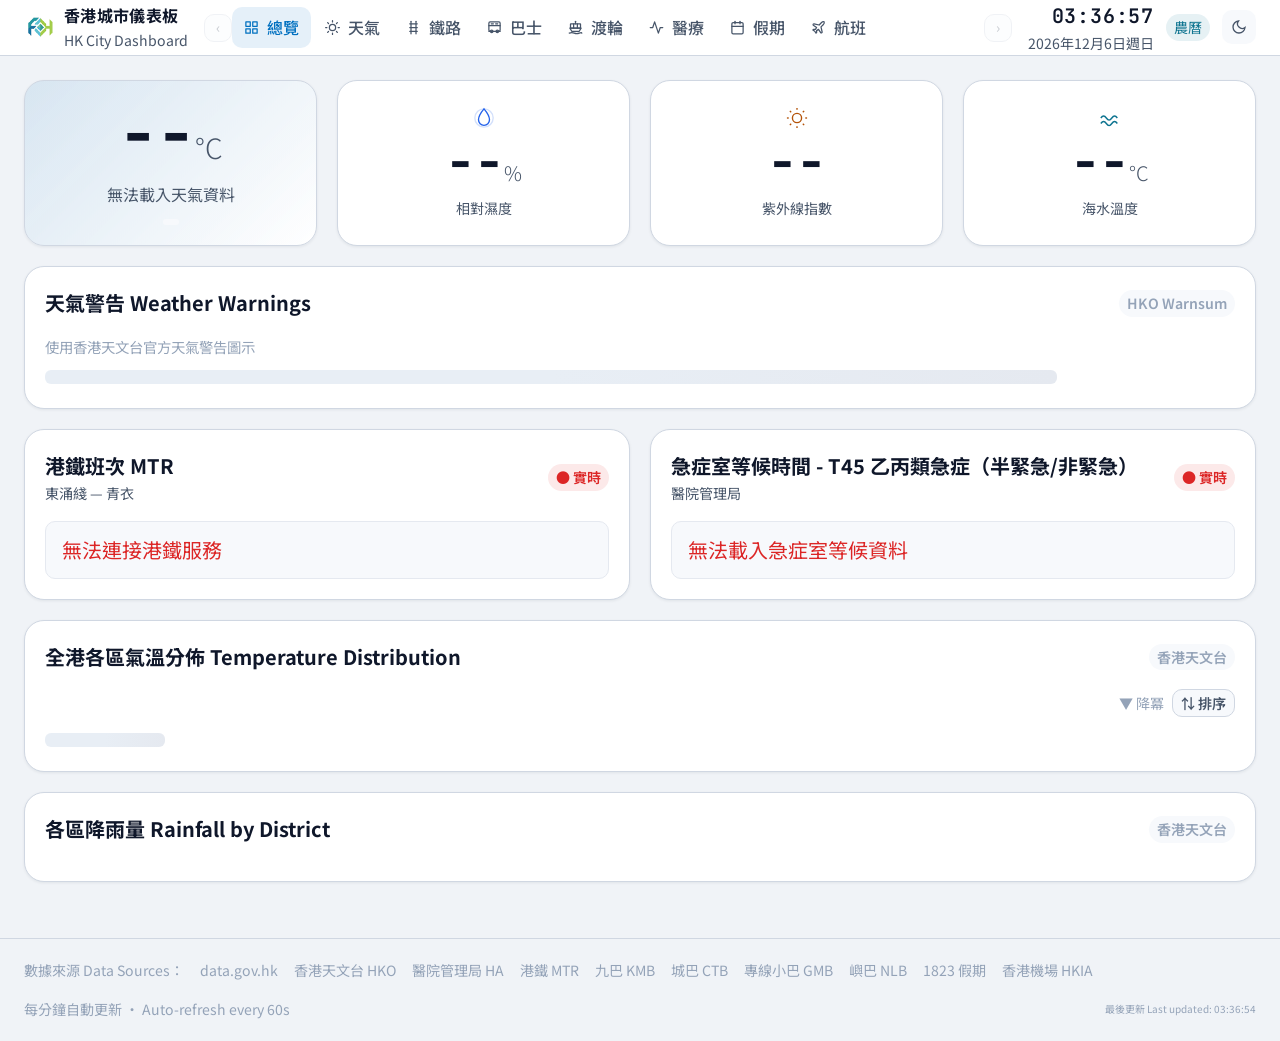
==== index.html @ 68ed85e8 "First Deployment MTR outside Display" ====
<!DOCTYPE html>
<html lang="zh-HK" data-theme="dark">
<head>
  <meta charset="UTF-8">
  <meta name="viewport" content="width=device-width, initial-scale=1.0">
  <title>香港城市儀表板 HK City Dashboard</title>
  <meta name="description" content="香港全方位實時城市數據：天氣、鐵路、巴士、醫療、假期">
  <link rel="manifest" href="manifest.json">
  <meta name="theme-color" content="#0d1b2e">
  <meta name="apple-mobile-web-app-capable" content="yes">
  <meta name="apple-mobile-web-app-status-bar-style" content="black-translucent">
  <meta name="apple-mobile-web-app-title" content="HK Dashboard">
  <link rel="preconnect" href="https://fonts.googleapis.com">
  <link rel="preconnect" href="https://fonts.gstatic.com" crossorigin>
  <link href="https://fonts.googleapis.com/css2?family=Noto+Sans+TC:wght@300;400;500;700&family=Inter:wght@300;400;500;600;700&family=JetBrains+Mono:wght@400;500;600&display=swap" rel="stylesheet">
  <link href="https://fonts.googleapis.com/css2?family=Noto+Sans+HK:wght@100..900&family=WDXL+Lubrifont+TC&display=swap" rel="stylesheet">
  <link rel="stylesheet" href="css/tokens.css">
  <link rel="stylesheet" href="css/base.css">
  <link rel="stylesheet" href="https://unpkg.com/leaflet@1.9.4/dist/leaflet.css" />
</head>
<body>

<!-- ══ TOP NAV ══ -->
<nav class="topnav" role="navigation">
  <a href="#" class="topnav-logo" onclick="showPage('home')">
    <img src="./assets/icons/website_logo_transparent.png" width="32" height="32" alt="HK City Dashboard">
    <div>
      <div class="logo-name-zh">香港城市儀表板</div>
      <div class="logo-name-en">HK City Dashboard</div>
    </div>
  </a>

  <div class="nav-tabs-wrapper">
    <button class="nav-scroll-btn" id="nav-scroll-left" onclick="navScroll(-1)" aria-label="向左滾動">‹</button>
    <div class="nav-tabs" id="nav-tabs" role="tablist">
    <a href="#" class="nav-tab active" data-page="home" onclick="showPage('home')" role="tab">
      <svg width="15" height="15" viewBox="0 0 24 24" fill="none" stroke="currentColor" stroke-width="2" stroke-linecap="round" stroke-linejoin="round"><rect x="3" y="3" width="7" height="7"/><rect x="14" y="3" width="7" height="7"/><rect x="3" y="14" width="7" height="7"/><rect x="14" y="14" width="7" height="7"/></svg>
      總覽
    </a>
    <a href="#" class="nav-tab" data-page="weather" onclick="showPage('weather')" role="tab">
      <svg width="15" height="15" viewBox="0 0 24 24" fill="none" stroke="currentColor" stroke-width="2" stroke-linecap="round" stroke-linejoin="round"><circle cx="12" cy="12" r="5"/><path d="M12 1v2M12 21v2M4.22 4.22l1.42 1.42M18.36 18.36l1.42 1.42M1 12h2M21 12h2M4.22 19.78l1.42-1.42M18.36 5.64l1.42-1.42"/></svg>
      天氣
    </a>
    <a href="#" class="nav-tab" data-page="transport" onclick="showPage('transport')" role="tab">
      <svg width="15" height="15" viewBox="0 0 24 24" fill="none" stroke="currentColor" stroke-width="2" stroke-linecap="round" stroke-linejoin="round"><line x1="8" y1="2" x2="8" y2="22"/><line x1="16" y1="2" x2="16" y2="22"/><line x1="6" y1="6" x2="18" y2="6"/><line x1="6" y1="12" x2="18" y2="12"/><line x1="6" y1="18" x2="18" y2="18"/></svg>
      鐵路
    </a>
    <a href="#" class="nav-tab" data-page="bus" onclick="showPage('bus')" role="tab">
      <svg width="15" height="15" viewBox="0 0 24 24" fill="none" stroke="currentColor" stroke-width="2" stroke-linecap="round" stroke-linejoin="round"><rect x="3" y="3" width="18" height="15" rx="2"/><line x1="3" y1="9" x2="21" y2="9"/><rect x="6" y="5" width="5" height="2" rx="0.5" fill="currentColor" stroke="none"/><rect x="13" y="5" width="5" height="2" rx="0.5" fill="currentColor" stroke="none"/><circle cx="7.5" cy="18" r="2"/><circle cx="16.5" cy="18" r="2"/><line x1="6" y1="18" x2="3" y2="18"/><line x1="18" y1="18" x2="21" y2="18"/></svg>
      巴士
    </a>
    <a href="#" class="nav-tab" data-page="cruise" onclick="showPage('cruise')" role="tab">
      <svg width="15" height="15" viewBox="0 0 24 24" fill="none" stroke="currentColor" stroke-width="2" stroke-linecap="round" stroke-linejoin="round"><line x1="12" y1="2" x2="12" y2="6"/><rect x="4" y="6" width="16" height="7" rx="0.5"/><line x1="9" y1="6" x2="9" y2="13"/><line x1="15" y1="6" x2="15" y2="13"/><path d="M3 13 L21 13 L18 18 L6 18 Z"/><path d="M2 21 Q6 19.5 10 21 T18 21 T22 21"/></svg>
      渡輪
    </a>
    <a href="#" class="nav-tab" data-page="health" onclick="showPage('health')" role="tab">
      <svg width="15" height="15" viewBox="0 0 24 24" fill="none" stroke="currentColor" stroke-width="2" stroke-linecap="round" stroke-linejoin="round"><path d="M22 12h-4l-3 9L9 3l-3 9H2"/></svg>
      醫療
    </a>
    <a href="#" class="nav-tab" data-page="holidays" onclick="showPage('holidays')" role="tab">
      <svg width="15" height="15" viewBox="0 0 24 24" fill="none" stroke="currentColor" stroke-width="2" stroke-linecap="round" stroke-linejoin="round"><rect x="3" y="4" width="18" height="18" rx="2" ry="2"/><line x1="16" y1="2" x2="16" y2="6"/><line x1="8" y1="2" x2="8" y2="6"/><line x1="3" y1="10" x2="21" y2="10"/></svg>
      假期
    </a>
    <a href="#" class="nav-tab" data-page="airport" onclick="showPage('airport')" role="tab">
      <svg width="15" height="15" viewBox="0 0 24 24" fill="none" stroke="currentColor" stroke-width="2" stroke-linecap="round" stroke-linejoin="round"><path d="M17.8 19.2L16 11l3.5-3.5C21 6 21.5 4 21 3c-1-.5-3 0-4.5 1.5L13 8 4.8 6.2c-.5-.1-.9.1-1.1.5l-.3.5c-.2.5-.1 1 .3 1.3L9 12l-2 3H4l-1 1 3 2 2 3 1-1v-3l3-2 3.5 5.3c.3.4.8.5 1.3.3l.5-.3c.4-.2.6-.6.5-1.1z"/></svg>
      航班
    </a>
  </div>
    <button class="nav-scroll-btn" id="nav-scroll-right" onclick="navScroll(1)" aria-label="向右滾動">›</button>
  </div>

  <div class="nav-right">
    <div class="clock-block">
      <div class="clock-hms" id="clockHMS">--:--:--</div>
      <div class="clock-date" id="clockDate">---</div>
    </div>
    <div class="lunar-chip" id="lunarChip">農曆...</div>
    <button class="theme-btn" data-theme-toggle aria-label="切換深淺色">
      <svg width="16" height="16" viewBox="0 0 24 24" fill="none" stroke="currentColor" stroke-width="2"><path d="M21 12.79A9 9 0 1 1 11.21 3 7 7 0 0 0 21 12.79z"/></svg>
    </button>
  </div>
</nav>

<!-- ══ OFFLINE BANNER ══ -->
<div id="offline-banner" style="display:none;position:sticky;top:var(--nav-h);z-index:160;
     background:linear-gradient(135deg,#92400e,#b45309);color:white;
     padding:var(--sp-2) var(--sp-6);
     display:none;align-items:center;justify-content:center;gap:var(--sp-3);
     font-size:var(--text-sm);font-weight:600;border-bottom:2px solid #f59e0b">
  <span>📡 目前沒有網絡連線 · 顯示上次緩存數據 No internet connection</span>
</div>

<!-- ══ PAGES ══ -->
<div class="page-body">

  <!-- ══ WEATHER WARNING BANNER (shown only when active warnings) ══ -->
  <div id="warning-banner" style="display:none;position:sticky;top:var(--nav-h);z-index:150;
       background:linear-gradient(135deg,#7f1d1d,#991b1b);
       color:white;padding:var(--sp-3) var(--sp-6);
       display:none;align-items:center;gap:var(--sp-3);
       border-bottom:2px solid #ef4444;
       animation:pulse-warn 2s ease-in-out infinite">
    <svg width="20" height="20" viewBox="0 0 24 24" fill="none" stroke="currentColor" stroke-width="2" style="flex-shrink:0">
      <path d="M10.29 3.86L1.82 18a2 2 0 0 0 1.71 3h16.94a2 2 0 0 0 1.71-3L13.71 3.86a2 2 0 0 0-3.42 0z"/>
      <line x1="12" y1="9" x2="12" y2="13"/><line x1="12" y1="17" x2="12.01" y2="17"/>
    </svg>
    <div id="warning-banner-text" style="flex:1;font-weight:600;font-size:var(--text-sm)"></div>
    <button onclick="document.getElementById('warning-banner').style.display='none'"
      style="color:white;opacity:.7;font-size:18px;line-height:1">✕</button>
  </div>
  <style>@keyframes pulse-warn{0%,100%{opacity:1}50%{opacity:.85}} @keyframes pulse-warn-fast{0%,100%{opacity:1}50%{opacity:.6}}
.bus-quick-routes button{transition:all .15s ease;cursor:pointer}
.bus-quick-routes button:hover{background:var(--primary)!important;color:white!important;border-color:var(--primary)!important;transform:translateY(-1px);box-shadow:0 2px 8px rgba(0,0,0,.15)}
.bus-quick-routes button:active{transform:translateY(0);box-shadow:none}
.gmb-route-buttons button{transition:all .15s ease;cursor:pointer}
.gmb-route-buttons button:hover{background:var(--primary)!important;color:white!important;border-color:var(--primary)!important;transform:translateY(-1px);box-shadow:0 2px 8px rgba(0,0,0,.15)}
.gmb-route-buttons button:active{transform:translateY(0);box-shadow:none}
</style>



  <!-- ── HOME PAGE ── -->
  <div id="page-home" class="page active">
    <div class="dash-grid" style="grid-template-columns: repeat(4,1fr)">

      <!-- Hero weather mini -->
      <div class="card" style="grid-column:span 1; display:flex; flex-direction:column; justify-content:center; align-items:center; text-align:center; min-height:160px; gap:var(--sp-3); background: linear-gradient(135deg, var(--primary-lt), var(--surface));">
        <img id="h-wicon" src="" style="width:56px;height:56px;object-fit:contain" alt="天氣" onerror="this.style.display='none'">
        <div>
          <span class="big-num" id="h-temp">--</span><span class="big-unit">°C</span>
        </div>
        <div style="font-size:var(--text-sm);color:var(--text-muted)" id="h-wdesc">載入中...</div>
        <div class="tag tag-muted" style="font-size:10px" id="h-wtime"></div>
      </div>

      <!-- Humidity / UV / Sea -->
      <div class="card" style="display:flex;flex-direction:column;justify-content:center;align-items:center;text-align:center;gap:var(--sp-2)">
        <svg width="22" height="22" viewBox="0 0 24 24" fill="none" stroke="var(--info)" stroke-width="1.5"><path d="M12 2C6.48 2 2 6.48 2 12s4.48 10 10 10 10-4.48 10-10S17.52 2 12 2z" opacity=".2"/><path d="M12 2l0 0c0 0-6 7-6 12a6 6 0 0012 0c0-5-6-12-6-12z"/></svg>
        <div><span class="big-num" id="h-hum" style="font-size:var(--text-2xl)">--</span><span class="big-unit" style="font-size:var(--text-base)">%</span></div>
        <div style="font-size:var(--text-xs);color:var(--text-muted)">相對濕度</div>
      </div>

      <div class="card" style="display:flex;flex-direction:column;justify-content:center;align-items:center;text-align:center;gap:var(--sp-2)">
        <svg width="22" height="22" viewBox="0 0 24 24" fill="none" stroke="var(--warning)" stroke-width="1.5"><circle cx="12" cy="12" r="5"/><line x1="12" y1="1" x2="12" y2="3"/><line x1="12" y1="21" x2="12" y2="23"/><line x1="4.22" y1="4.22" x2="5.64" y2="5.64"/><line x1="18.36" y1="18.36" x2="19.78" y2="19.78"/><line x1="1" y1="12" x2="3" y2="12"/><line x1="21" y1="12" x2="23" y2="12"/><line x1="4.22" y1="19.78" x2="5.64" y2="18.36"/><line x1="18.36" y1="5.64" x2="19.78" y2="4.22"/></svg>
        <div><span class="big-num" id="h-uv" style="font-size:var(--text-2xl)">--</span></div>
        <div style="font-size:var(--text-xs);color:var(--text-muted)" id="h-uvd">紫外線指數</div>
      </div>

      <div class="card" style="display:flex;flex-direction:column;justify-content:center;align-items:center;text-align:center;gap:var(--sp-2)">
        <svg width="22" height="22" viewBox="0 0 24 24" fill="none" stroke="var(--teal)" stroke-width="1.5"><path d="M2 12c2-3 4-3 6 0s4 3 6 0 4-3 6 0"/><path d="M2 18c2-3 4-3 6 0s4 3 6 0 4-3 6 0"/></svg>
        <div><span class="big-num" id="h-sea" style="font-size:var(--text-2xl)">--</span><span class="big-unit" style="font-size:var(--text-base)">°C</span></div>
        <div style="font-size:var(--text-xs);color:var(--text-muted)">海水溫度</div>
      </div>

      <!-- Weather Warnings Summary (warnsum API) -->
      <div class="card" style="grid-column:span 4">
        <div class="card-head">
          <div class="card-title">天氣警告 Weather Warnings</div>
          <span class="card-badge badge-source">HKO Warnsum</span>
        </div>
        <div style="margin-bottom:var(--sp-2);font-size:0.9rem;color:var(--text-faint)">使用香港天文台官方天氣警告圖示</div>
        <div id="w-warnsum" class="row-list warning-icons">
          <div class="skel skel-p"></div>
        </div>
        <div id="w-warning-details"></div>
      </div>

      <!-- Warning strip -->
      <div id="h-warn" class="warn-strip hidden" style="grid-column:span 4">
        <svg width="16" height="16" viewBox="0 0 24 24" fill="none" stroke="currentColor" stroke-width="2"><path d="M10.29 3.86L1.82 18a2 2 0 0 0 1.71 3h16.94a2 2 0 0 0 1.71-3L13.71 3.86a2 2 0 0 0-3.42 0z"/><line x1="12" y1="9" x2="12" y2="13"/><line x1="12" y1="17" x2="12.01" y2="17"/></svg>
        <div id="h-warn-text"></div>
      </div>

    <!-- 9-day forecast mini -->
 <!--     <div class="card" style="grid-column:span 4">
        <div class="card-head">
          <div class="card-title">九天天氣預報</div>
          <span class="card-badge badge-source">香港天文台</span>
        </div>
        <div class="scroll-row" id="h-forecast"></div>
      </div>
       -->

      <!-- MTR mini -->
      <div class="card" style="grid-column:span 2">
        <div class="card-head">
          <div>
            <div class="card-title">港鐵班次 MTR</div>
            <div class="card-sub" id="h-mtr-subtitle">東涌線 — 青衣站</div>
          </div>
          <span class="card-badge badge-live">● 實時</span>
        </div>
        <div id="h-mtr-content">
          <div class="skel skel-p"></div>
          <div class="skel skel-p2" style="margin-top:8px"></div>
        </div>
      </div>

      <!-- AED mini -->
      <div class="card" style="grid-column:span 2">
        <div class="card-head">
          <div>
            <div class="card-title">急症室等候時間 - T45 乙丙類急症（半緊急/非緊急）</div>
            <div class="card-sub">醫院管理局</div>
          </div>
          <span class="card-badge badge-live">● 實時</span>
        </div>
        <div id="h-aed-content" class="row-list">
          <div class="skel skel-p"></div>
          <div class="skel skel-p" style="margin-top:6px"></div>
          <div class="skel skel-p" style="margin-top:6px"></div>
        </div>
      </div>



      <!-- Temperature distribution -->
      <div class="card" style="grid-column:span 4">
        <div class="card-head">
          <div class="card-title">全港各區氣溫分佈 Temperature Distribution</div>
          <span class="card-badge badge-source">香港天文台</span>
        </div>
        <div style="display:flex;align-items:center;justify-content:flex-end;gap:var(--sp-2);margin-bottom:var(--sp-3)">
          <span id="h-temps-sort-label" style="font-size:var(--text-xs);color:var(--text-faint)">▼ 降冪</span>
          <button class="btn-sort" onclick="Weather.toggleTempSort()" title="切換排序方式">⇅ 排序</button>
        </div>
        <div id="h-temps" style="display:grid;grid-template-columns:repeat(auto-fill,minmax(140px,1fr));gap:var(--sp-2)">
          <div class="skel skel-p"></div>
        </div>
      </div>

      <!-- Rainfall -->
      <div class="card" style="grid-column:span 4">
        <div class="card-head">
          <div class="card-title">各區降雨量 Rainfall by District</div>
          <span class="card-badge badge-source">香港天文台</span>
        </div>
        <div id="h-rain" style="display:grid;grid-template-columns:repeat(auto-fill,minmax(130px,1fr));gap:var(--sp-2)"></div>
      </div>


</div>
  </div>
 

  <!-- ── WEATHER PAGE ── -->
  <div id="page-weather" class="page">
    <div class="dash-grid" style="grid-template-columns:repeat(3,1fr)">

      <div class="section-hdr" style="grid-column:span 3">
        <div class="section-hdr-icon"><svg width="20" height="20" viewBox="0 0 24 24" fill="none" stroke="currentColor" stroke-width="2"><circle cx="12" cy="12" r="5"/><path d="M12 1v2M12 21v2M4.22 4.22l1.42 1.42M18.36 18.36l1.42 1.42M1 12h2M21 12h2M4.22 19.78l1.42-1.42M18.36 5.64l1.42-1.42"/></svg></div>
        <div><div class="section-hdr-title-zh">天氣狀況</div><div class="section-hdr-title-en">Weather Conditions · 香港天文台</div></div>
      </div>

      <!-- Current -->
      <div class="card" style="grid-column:span 1; min-height:200px">
        <div class="card-head"><div class="card-title">現時天氣</div><span class="card-badge badge-live">● 實時</span></div>
        <div id="w-current">
          <div style="display:flex;align-items:center;gap:var(--sp-4)">
            <img id="w-icon" src="" style="width:72px;height:72px;object-fit:contain" alt="" onerror="this.style.display='none'">
            <div>
              <div><span class="big-num" id="w-temp">--</span><span class="big-unit">°C</span></div>
              <div style="color:var(--text-muted);margin-top:var(--sp-1)" id="w-desc">--</div>
            </div>
          </div>
          <div style="margin-top:var(--sp-4);display:grid;grid-template-columns:repeat(auto-fill,minmax(140px,1fr));gap:var(--sp-2)">
            <div class="row-item"><span class="row-name">濕度</span><span class="row-val" id="w-hum">--%</span></div>
            <div class="row-item"><span class="row-name">海水溫度</span><span class="row-val" id="w-sea">--°C</span></div>
            <div class="row-item"><span class="row-name">紫外線指數</span><span class="row-val" id="w-uv">--</span></div>
            <div class="row-item"><span class="row-name">更新時間</span><span class="row-val" id="w-upd" style="font-size:10px;letter-spacing:0">--</span></div>
          </div>
        </div>
      </div>

            <!-- Tides card -->
      <div class="card" style="grid-column:span 2">
        <div class="card-head">
          <div>
            <div class="card-title">今日潮汐 Today's Tides</div>
            <div class="card-sub">逐時潮汐高度（米） Hourly tide heights in metres</div>
          </div>
          <span class="card-badge badge-source">香港天文台</span>
        </div>
        <div style="display:flex;gap:var(--sp-2);flex-wrap:wrap;margin-bottom:var(--sp-4);align-items:center">
          <span style="font-size:var(--text-sm);color:var(--text-muted)">測潮站：</span>
          <select class="tide-station" onchange="Tides.changeStation(this)"
            style="background:var(--surface-2);border:1px solid var(--border);border-radius:var(--r-md);padding:var(--sp-2) var(--sp-3);color:var(--text);font:inherit;font-size:var(--text-sm)">
            <option value="CLK">北大嶼山 赤鱲角 (東) Chek Lap Kok (E)</option>
            <option value="CCH">長洲 Cheung Chau</option>
            <option value="CMW">南大嶼山 芝麻灣 Chi Ma Wan</option>
            <option value="KLW">西貢 高流灣 Ko Lau Wan</option>
            <option value="KCT">荃灣葵涌 Kwai Chung</option>
            <option value="LOP">屯門 樂安排 Lok On Pai</option>
            <option value="MWC" selected>荃灣 馬灣 Ma Wan</option>
            <option value="QUB">港島 鰂魚涌 Quarry Bay</option>
            <option value="SPW">南大嶼山 石壁 Shek Pik</option>
            <option value="TAO">北大嶼山 大澳 Tai O</option>
            <option value="TMW">西貢 大廟灣 Tai Miu Wan</option>
            <option value="TPK">大埔 大埔滘 Tai Po Kau</option>
            <option value="TBT">元朗 尖鼻咀 Tsim Bei Tsui</option>
            <option value="WAG">香港最南端 橫瀾島 Waglan Island</option>
          </select>
          <span class="tide-station-name" style="font-size:var(--text-sm);color:var(--primary);font-weight:600"></span>
        </div>
        <div class="tide-chart" id="weather-tide-chart">
          <div class="skel" style="height:160px;border-radius:var(--r-lg)"></div>
        </div>
      </div>



      <!-- Forecast 9-day -->
      <div class="card" style="grid-column:span 3">
        <div class="card-head"><div class="card-title">九天天氣預報 9-Day Forecast</div></div>
        <div class="scroll-row" id="w-forecast9" style="gap:var(--sp-2)"></div>
        <div style="margin-top:var(--sp-3);font-size:var(--text-xs);color:var(--text-faint)" id="w-general"></div>
      </div>

      <!-- Warning -->
      <div id="w-warn-wrap" style="grid-column:span 3; display:none">
        <div class="warn-strip" id="w-warn"></div>
      </div>

      <!-- Weather Warnings Summary (warnsum API) -->
      <div class="card" style="grid-column:span 3">
        <div class="card-head">
          <div class="card-title">天氣警告 Weather Warnings</div>
          <span class="card-badge badge-source">HKO Warnsum</span>
        </div>
        <div style="margin-bottom:var(--sp-2);font-size:0.9rem;color:var(--text-faint)">使用香港天文台官方天氣警告圖示</div>
        <div id="w-warnsum-page" class="row-list warning-icons">
          <div class="skel skel-p"></div>
        </div>
        <div id="w-warning-details-page"></div>
      </div>

      <!-- Local forecast text -->
      <div class="card" style="grid-column:span 3">
        <div class="card-head">
          <div><div class="card-title">本地天氣預報 Local Forecast</div><div class="card-sub">詳細天氣概況及展望</div></div>
          <span class="card-badge badge-source">香港天文台</span>
        </div>
        <div id="w-flw-content">
          <div class="skel skel-p"></div>
          <div class="skel skel-p" style="margin-top:8px"></div>
          <div class="skel skel-p" style="margin-top:8px"></div>
        </div>
      </div>

      <!-- Rainfall all districts -->
      <div class="card" style="grid-column:span 3">
        <div class="card-head"><div class="card-title">各區降雨量 Hourly Rainfall</div><span class="card-badge badge-source">過去一小時</span></div>
        <div id="w-rain" style="display:grid;grid-template-columns:repeat(auto-fill,minmax(120px,1fr));gap:var(--sp-2)"></div>
      </div>

      <!-- All temps -->
      <div class="card" style="grid-column:span 3">
        <div class="card-head">
          <div class="card-title">全港各站氣溫 Temperature by Station</div>
          <div style="display:flex;align-items:center;gap:var(--sp-2)">
            <span id="w-temps-sort-label" style="font-size:var(--text-xs);color:var(--text-faint)">▼</span>
            <button id="w-temps-sort-btn" class="btn-sort" onclick="Weather.toggleTempSort()" title="切換排序方式">⇅ 排序</button>
          </div>
        </div>
        <div id="w-temps" style="display:grid;grid-template-columns:repeat(auto-fill,minmax(140px,1fr));gap:var(--sp-2)"></div>
      </div>

      <!-- Tropical Cyclone Track Map -->
      <div class="card tc-card" style="grid-column:span 3">
        <div class="card-head">
          <div>
            <div class="card-title">熱帶氣旋路徑 Tropical Cyclone Track</div>
            <div class="card-sub">過去路徑 · 預測路徑 · 可能移動範圍</div>
          </div>
          <div style="display:flex;align-items:center;gap:var(--sp-2)">
            <select id="tc-selector" style="
              font-size:var(--text-sm);
              padding:4px 8px;
              border-radius:var(--r-md);
              border:1px solid var(--border);
              background:var(--surface-2);
              color:var(--text);
              max-width:180px;
              display:none;
            "></select>
            <span class="card-badge badge-source">香港天文台</span>
          </div>
        </div>
        <div id="typhoon-container">
          <div id="typhoon-empty" style="display:none;padding:var(--sp-8);text-align:center;color:var(--text-faint);border:1px dashed var(--border);border-radius:var(--r-lg)">
            <div style="font-size:2rem;margin-bottom:var(--sp-3)">🌀</div>
            <div style="font-size:var(--text-base);font-weight:600;margin-bottom:var(--sp-2)">目前沒有活躍的熱帶氣旋</div>
            <div style="font-size:var(--text-sm)">No active tropical cyclones at this time</div>
          </div>
          <div id="typhoon-map" style="height:500px;border-radius:var(--r-lg);overflow:hidden;border:1px solid var(--border);background:var(--surface-2)"></div>
          <div id="typhoon-info-table" style="margin-top:var(--sp-4);overflow-x:auto"></div>
          <div id="typhoon-status" style="margin-top:var(--sp-2);font-size:var(--text-sm);color:var(--text-faint);text-align:center"></div>
        </div>
      </div>

    </div>
  </div>

  <!-- ── TRANSPORT PAGE ── -->
  <div id="page-transport" class="page">
    <div class="dash-grid" style="grid-template-columns:repeat(2,1fr)">

      <div class="section-hdr" style="grid-column:span 2">
        <div class="section-hdr-icon"><svg width="20" height="20" viewBox="0 0 24 24" fill="none" stroke="currentColor" stroke-width="2" stroke-linecap="round" stroke-linejoin="round"><line x1="8" y1="2" x2="8" y2="22"/><line x1="16" y1="2" x2="16" y2="22"/><line x1="6" y1="6" x2="18" y2="6"/><line x1="6" y1="12" x2="18" y2="12"/><line x1="6" y1="18" x2="18" y2="18"/></svg></div>
        <div><div class="section-hdr-title-zh">鐵路交通資訊</div><div class="section-hdr-title-en">Real-time Rail Transport Information</div></div>
      </div>


      <!-- MTR -->
      <div class="card">
        <div class="card-head">
          <div>
            <div class="card-title">🚇 MTR 港鐵各站搜尋</div>
            <div class="card-sub" style="display:flex;gap:var(--sp-2);flex-wrap:wrap;align-items:center">
              <select id="t-mtr-line-main" onchange="updateMTRStationSelect(this.value)" style="background:var(--surface-2);border:1px solid var(--border);border-radius:var(--r-md);padding:var(--sp-2) var(--sp-3);color:var(--text);font:inherit;font-size:var(--text-sm)"></select>
              <select id="t-mtr-sta-main" style="background:var(--surface-2);border:1px solid var(--border);border-radius:var(--r-md);padding:var(--sp-2) var(--sp-3);color:var(--text);font:inherit;font-size:var(--text-sm)"></select>
              <button onclick="fetchMTRMain()" style="background:var(--primary);color:white;border-radius:var(--r-md);padding:var(--sp-2) var(--sp-4);font-size:var(--text-sm);font-weight:600">查詢 Search</button>
            </div>
          </div>
          <span class="card-badge badge-live">● 實時</span>
        </div>
        <div id="t-mtr" class="row-list"></div>
      </div>

      <!-- LRT -->
      <div class="card">
        <div class="card-head">
          <div>
            <div class="card-title">🚈 Light Rail 輕鐵各站搜尋</div>
            <div class="card-sub" style="display:flex;gap:var(--sp-2);flex-wrap:wrap;align-items:center">
              <select id="t-lrt-sta-main" style="background:var(--surface-2);border:1px solid var(--border);border-radius:var(--r-md);padding:var(--sp-2) var(--sp-3);color:var(--text);font:inherit;font-size:var(--text-sm)">
                <option value="080">澤豐 Affluence</option>
                <option value="015">蝴蝶 Butterfly</option>
                <option value="490">翠湖 Chestwood</option>
                <option value="120">青松 Ching Chung</option>
                <option value="075">蔡意橋 Choy Yee Bridge</option>
                <option value="468">頌富 Chung Fu</option>
                <option value="370">鍾屋村 Chung Uk Tsuen</option>
                <option value="570">豐年路 Fung Nin Road</option>
                <option value="340">鳳地 Fung Tei</option>
                <option value="455">銀座 Ginza</option>
                <option value="260">豐景園 Goodview Garden</option>
                <option value="425">坑尾村 Hang Mei Tsuen</option>
                <option value="070">河田 Ho Tin</option>
                <option value="310">何福堂 Hoh Fuk Tong</option>
                <option value="250">海皇路 Hoi Wong Road</option>
                <option value="580">康樂路 Hong Lok Road</option>
                <option value="380">洪水橋 Hung Shui Kiu</option>
                <option value="110">麒麟 Kei Lun</option>
                <option value="060">建安 Kin On</option>
                <option value="130">建生 Kin Sang</option>
                <option value="350">藍地 Lam Tei</option>
                <option value="150">良景 Leung King</option>
                <option value="020">輕鐵車廠 Light Rail Depot</option>
                <option value="448">樂湖 Locwood</option>
                <option value="030">龍門 Lung Mun</option>
                <option value="010">美樂 Melody Garden</option>
                <option value="200">鳴琴 Ming Kum</option>
                <option value="360">泥圍 Nai Wai</option>
                <option value="230">銀圍 Ngan Wai</option>
                <option value="270">安定 On Ting</option>
                <option value="400">屏山 Ping Shan</option>
                <option value="330">景峰 Prime View</option>
                <option value="300">杯渡 Pui To</option>
                <option value="920">三聖 Sam Shing</option>
                <option value="320">新墟 San Hui</option>
                <option value="160">新圍 San Wai</option>
                <option value="180">山景 (北) Shan King (North)</option>
                <option value="190">山景 (南) Shan King (South)</option>
                <option value="170">石排 Shek Pai</option>
                <option value="560">水邊圍 Shui Pin Wai</option>
                <option value="240">兆禧 Siu Hei</option>
                <option value="100">兆康 Siu Hong</option>
                <option value="265">兆麟 Siu Lun</option>
                <option value="212">大興 (北) Tai Hing (North)</option>
                <option value="220">大興 (南) Tai Hing (South)</option>
                <option value="590">大棠路 Tai Tong Road</option>
                <option value="480">天富 Tin Fu</option>
                <option value="540">天恒 Tin Hang</option>
                <option value="140">田景 Tin King</option>
                <option value="520">天秀 Tin Sau</option>
                <option value="430">天水圍 Tin Shui Wai</option>
                <option value="460" selected>天瑞 Tin Shui</option>
                <option value="435">天慈 Tin Tsz</option>
                <option value="500">天榮 Tin Wing</option>
                <option value="450">天湖 Tin Wu</option>
                <option value="550">天逸 Tin Yat</option>
                <option value="445">天耀 Tin Yiu</option>
                <option value="510">天悅 Tin Yuet</option>
                <option value="390">塘坊村 Tong Fong Tsuen</option>
                <option value="280">市中心 Town Centre</option>
                <option value="040">青山村 Tsing Shan Tsuen</option>
                <option value="050">青雲 Tsing Wun</option>
                <option value="001">屯門碼頭 Tuen Mun Ferry Pier</option>
                <option value="090">屯門醫院 Tuen Mun Hospital</option>
                <option value="295">屯門 Tuen Mun</option>
                <option value="530">濕地公園 Wetland Park</option>
                <option value="275">友愛 Yau Oi</option>
                <option value="600">元朗 Yuen Long</option>
              </select>
              <button onclick="fetchLRTMain()" style="background:var(--primary);color:white;border-radius:var(--r-md);padding:var(--sp-2) var(--sp-4);font-size:var(--text-sm);font-weight:600">查詢 Search</button>
            </div>
          </div>
          <span class="card-badge badge-live">● 實時</span>
        </div>
        <div id="t-lrt" class="row-list"></div>
      </div>

      <!-- MTR Service Status Summary -->
      <div class="card" style="grid-column:span 2">
        <div class="card-head">
          <div><div class="card-title">🚇 MTR路線服務狀況</div><div class="card-sub">各線即時服務狀態 MTR Line Service Status</div></div>
          <span class="card-badge badge-live">● 實時</span>
        </div>
        <div id="t-mtr-status" class="row-list"></div>
      </div>

    </div>
  </div>

  <!-- ── BUS PAGE ── -->
  <div id="page-bus" class="page">
    <div class="dash-grid" style="grid-template-columns:1fr">

      <div class="section-hdr">
        <div class="section-hdr-icon">
          <svg width="20" height="20" viewBox="0 0 24 24" fill="none" stroke="currentColor" stroke-width="2" stroke-linecap="round" stroke-linejoin="round"><rect x="3" y="3" width="18" height="15" rx="2"/><line x1="3" y1="9" x2="21" y2="9"/><rect x="6" y="5" width="5" height="2" rx="0.5" fill="currentColor" stroke="none"/><rect x="13" y="5" width="5" height="2" rx="0.5" fill="currentColor" stroke="none"/><circle cx="7.5" cy="18" r="2"/><circle cx="16.5" cy="18" r="2"/><line x1="6" y1="18" x2="3" y2="18"/><line x1="18" y1="18" x2="21" y2="18"/></svg>
        </div>
        <div>
          <div class="section-hdr-title-zh">巴士及綠色小巴到站時間</div>
          <div class="section-hdr-title-en">Bus & Green MiniBus ETA · KMB / CTB / GMB</div>
        </div>
      </div>

            <!-- ③ 常用站點快覽 -->
      <div class="card">
        <div class="card-head">
          <div>
            <div class="card-title">⭐ 常用巴士站點 Preset Bus Stops</div>
            <div class="card-sub">常用巴士路線實時班次</div>
          </div>
          <span class="card-badge badge-live">● 實時</span>
        </div>
        <div id="bus-presets-grid" style="display:grid;grid-template-columns:repeat(auto-fill,minmax(220px,1fr));gap:var(--sp-3)">
          <div class="skel" style="height:80px;border-radius:var(--r-lg)"></div>
          <div class="skel" style="height:80px;border-radius:var(--r-lg)"></div>
          <div class="skel" style="height:80px;border-radius:var(--r-lg)"></div>
        </div>
      </div>




      <!-- ① 路線搜尋 (主功能) -->
      <div class="card">
        <div class="card-head">
          <div>
            <div class="card-title">🔍 詳細巴士路線查詢 Detail Bus Route Search</div>
            <div class="card-sub">輸入巴士路線號碼，自動列出所有站點 → 點擊任何站查看實時到站時間</div>
          </div>
          <span class="card-badge badge-live">● KMB · CTB</span>
        </div>

        <!-- Search box -->
        <div style="display:flex;gap:var(--sp-2);margin-bottom:var(--sp-4)">
          <input id="bus-search-input"
            placeholder="輸入路線號碼 e.g. 2、6、11、102、118、A21、E21A…"
            autocomplete="off" autocorrect="off" autocapitalize="characters"
            onkeydown="if(event.key==='Enter')BusSearch.search()"
            style="flex:1;background:var(--surface-2);border:1px solid var(--border);
                   border-radius:var(--r-md);padding:var(--sp-3) var(--sp-4);
                   color:var(--text);font:inherit;font-size:var(--text-base);
                   outline:none;transition:border-color .15s"
            onfocus="this.style.borderColor='var(--primary)'"
            onblur="this.style.borderColor='var(--border)'">
          <button onclick="BusSearch.search()"
            style="background:var(--primary);color:white;border-radius:var(--r-md);
                   padding:var(--sp-3) var(--sp-5);font-size:var(--text-sm);
                   font-weight:700;white-space:nowrap;min-width:72px">
            搜尋
          </button>
        </div>

        <!-- Quick route buttons -->
        <div class="bus-quick-routes" style="display:flex;flex-wrap:wrap;gap:var(--sp-2);margin-bottom:var(--sp-4)">
          <span style="font-size:var(--text-xs);color:var(--text-faint);align-self:center">常用巴士路線：</span>
          <button onclick="document.getElementById('bus-search-input').value='44';BusSearch.search()"
            style="background:var(--surface-2);border:1px solid var(--border);border-radius:var(--r-md);padding:4px 12px;font-size:var(--text-xs);cursor:pointer;color:var(--text)">44</button>
          <button onclick="document.getElementById('bus-search-input').value='S64';BusSearch.search()"
            style="background:var(--surface-2);border:1px solid var(--border);border-radius:var(--r-md);padding:4px 12px;font-size:var(--text-xs);cursor:pointer;color:var(--text)">S64</button>
          <button onclick="document.getElementById('bus-search-input').value='S64C';BusSearch.search()"
            style="background:var(--surface-2);border:1px solid var(--border);border-radius:var(--r-md);padding:4px 12px;font-size:var(--text-xs);cursor:pointer;color:var(--text)">S64C</button>
          <button onclick="document.getElementById('bus-search-input').value='243M';BusSearch.search()"
            style="background:var(--surface-2);border:1px solid var(--border);border-radius:var(--r-md);padding:4px 12px;font-size:var(--text-xs);cursor:pointer;color:var(--text)">243M</button>
          <button onclick="document.getElementById('bus-search-input').value='43B';BusSearch.search()"
            style="background:var(--surface-2);border:1px solid var(--border);border-radius:var(--r-md);padding:4px 12px;font-size:var(--text-xs);cursor:pointer;color:var(--text)">43B</button>
          <button onclick="document.getElementById('bus-search-input').value='118';BusSearch.search()"
            style="background:var(--surface-2);border:1px solid var(--border);border-radius:var(--r-md);padding:4px 12px;font-size:var(--text-xs);cursor:pointer;color:var(--text)">118</button>
          <button onclick="document.getElementById('bus-search-input').value='A32';BusSearch.search()"
            style="background:var(--surface-2);border:1px solid var(--border);border-radius:var(--r-md);padding:4px 12px;font-size:var(--text-xs);cursor:pointer;color:var(--text)">A32</button>
          <button onclick="document.getElementById('bus-search-input').value='E32';BusSearch.search()"
            style="background:var(--surface-2);border:1px solid var(--border);border-radius:var(--r-md);padding:4px 12px;font-size:var(--text-xs);cursor:pointer;color:var(--text)">E32</button>
          </div>

        <!-- Search result: direction buttons + stop list -->
        <div id="bus-search-result">
          <div style="padding:var(--sp-4);text-align:center;color:var(--text-faint);font-size:var(--text-sm)">
            輸入巴士路線號後按「搜尋」或點選上方常用巴士路線
          </div>
        </div>
      </div>

      <!-- ② ETA 結果面板 (浮動在搜尋結果下) -->
      <div id="bus-eta-panel" class="card" style="display:none;border:2px solid var(--primary);border-radius:var(--r-xl)">
    </div>

      <!-- ④ 專線小巴 GMB -->
      <div class="card">
        <div class="card-head">
          <div>
            <div class="card-title">🟩 專線小巴 GMB Green Minibus</div>
            <div class="card-sub">選擇地區瀏覽路線 → 選站查看到站時間</div>
          </div>
          <span class="card-badge badge-live">● 實時</span>
        </div>
        <div style="display:flex;gap:var(--sp-2);flex-wrap:wrap;margin-bottom:var(--sp-4)">
          <select id="gmb-region"
            style="background:var(--surface-2);border:1px solid var(--border);border-radius:var(--r-md);
                   padding:var(--sp-2) var(--sp-3);color:var(--text);font:inherit;font-size:var(--text-sm)">
            <option value="NT">新界 New Territories</option>
            <option value="KLN">九龍 Kowloon</option>
            <option value="HKI">港島 Hong Kong Island</option>
          </select>
          <button onclick="Bus_GMB.loadRoutes()"
            style="background:var(--primary);color:white;border-radius:var(--r-md);
                   padding:var(--sp-2) var(--sp-4);font-size:var(--text-sm);font-weight:600">
            載入路線
          </button>
        </div>
        <div id="gmb-routes-list" style="margin-bottom:var(--sp-4)">
          <div style="color:var(--text-faint);font-size:var(--text-xs)">選擇地區後點擊「載入路線」</div>
        </div>
        <div id="gmb-stop-result"></div>
      </div>

    </div>
  </div>

  <!-- ══ CRUISE PAGE ══ -->
   <div id="page-cruise" class="page">
    <div class="dash-grid">
      <div class="section-hdr">
        <div class="section-hdr-icon">
          <svg width="20" height="20" viewBox="0 0 24 24" fill="none" stroke="currentColor" stroke-width="2" stroke-linecap="round" stroke-linejoin="round"><line x1="12" y1="2" x2="12" y2="6"/><rect x="4" y="6" width="16" height="7" rx="0.5"/><line x1="9" y1="6" x2="9" y2="13"/><line x1="15" y1="6" x2="15" y2="13"/><path d="M3 13 L21 13 L18 18 L6 18 Z"/><path d="M2 21 Q6 19.5 10 21 T18 21 T22 21"/></svg>
        </div>
       <div>
          <div class="section-hdr-title-zh">渡輪 · Ferry</div>
          <div class="section-hdr-title-en">HKKF · Sun Ferry</div>
        </div>
      </div>

      <div class="card">
        <div class="card-head">
          <div>
            <div class="card-title">新渡輪航線篩選 Sun Ferry Route Filter</div>
            <div class="card-sub">新渡輪 · 來往中環至長洲及梅窩、北角至紅磡及九龍城和各橫水渡航線</div>
          </div>
          <span class="card-badge badge-live">● 實時</span>
        </div>
        <div style="display:flex;align-items:flex-end;gap:var(--sp-3);flex-wrap:wrap">
          <div style="flex:1;min-width:220px">
            <div style="font-size:var(--text-xs);color:var(--text-faint);margin-bottom:4px">航線 Route</div>
            <select id="sunferry-route" onchange="SunFerry.changeRoute(this.value)"
              style="width:100%;background:var(--surface-2);border:1px solid var(--border);border-radius:var(--r-md);padding:var(--sp-2) var(--sp-3);color:var(--text);font:inherit;font-size:var(--text-sm)">
              <option value="all">全部航線 All Routes</option>
            </select>
          </div>
          <button id="sunferry-refresh-btn" onclick="SunFerry.refresh()"
            style="background:var(--primary);color:white;border-radius:var(--r-md);padding:var(--sp-2) var(--sp-4);font-size:var(--text-sm);font-weight:600">
            重新載入
          </button>
          </div>
        <div id="sunferry-updated" style="margin-top:var(--sp-3);font-size:var(--text-xs);color:var(--text-faint)">尚未載入</div>
      </div>

      <div class="card">
        <div class="card-head">
          <div>
            <div class="card-title">新渡輪航線資訊 Sun Ferry Schedule</div>
            <div class="card-sub">新渡輪開出時間與到達時間 (ETA)</div>
          </div>
        </div>
       <div style="font-size:var(--text-xs);font-weight:700;color:var(--primary);margin-bottom:var(--sp-2)">即時 ETA</div>
        <div id="sunferry-list" style="display:grid;grid-template-columns:repeat(auto-fill,minmax(280px,1fr));gap:var(--sp-3)">
          <div class="skel" style="height:142px;border-radius:var(--r-lg)"></div>
          <div class="skel" style="height:142px;border-radius:var(--r-lg)"></div>
          <div class="skel" style="height:142px;border-radius:var(--r-lg)"></div>
        </div>
      </div>

        <div class="card">
          <div class="card-head">
            <div>
              <div class="card-title">港九小輪 HKKF</div>
              <div class="card-sub">HKKF 來往中環、榕樹灣、索罟灣、坪洲、喜靈洲 ETA</div>
            </div>
            <div style="display:flex;gap:var(--sp-2);align-items:center;flex-wrap:wrap;justify-content:flex-end">
              <span class="card-badge badge-live">● 實時</span>
              <button onclick="HKKF.refresh()" aria-label="重新載入港九小輪資料"
                style="background:var(--surface-2);border:1px solid var(--border);color:var(--text);border-radius:var(--r-md);padding:var(--sp-2) var(--sp-3);font-size:var(--text-xs);font-weight:700">重新載入</button>
            </div>
          </div>
              <div style="font-size:var(--text-xs);font-weight:700;color:var(--primary);margin-bottom:var(--sp-2)">即時 ETA</div>
              <div id="hkkf-eta-list" style="display:grid;grid-template-columns:repeat(4,minmax(0,1fr));gap:var(--sp-3)" class="hkkf-eta-grid"><div class="skel" style="height:142px;border-radius:var(--r-lg)"></div><div class="skel" style="height:142px;border-radius:var(--r-lg)"></div><div class="skel" style="height:142px;border-radius:var(--r-lg)"></div><div class="skel" style="height:142px;border-radius:var(--r-lg)"></div></div>
              <style>
                @media (max-width: 1100px){ .hkkf-eta-grid{ grid-template-columns:repeat(3,minmax(0,1fr)) !important; } }
                @media (max-width: 820px){ .hkkf-eta-grid{ grid-template-columns:repeat(2,minmax(0,1fr)) !important; } }
                @media (max-width: 520px){ .hkkf-eta-grid{ grid-template-columns:1fr !important; } }
              </style>
            </div>
          </div>

      

    </div>
  </div>
     
  

  <!-- ── HEALTH PAGE ── -->
  <div id="page-health" class="page">
    <div class="dash-grid" style="grid-template-columns:1fr">

      <div class="section-hdr">
        <div class="section-hdr-icon"><svg width="20" height="20" viewBox="0 0 24 24" fill="none" stroke="currentColor" stroke-width="2"><path d="M22 12h-4l-3 9L9 3l-3 9H2"/></svg></div>
        <div><div class="section-hdr-title-zh">醫療服務</div><div class="section-hdr-title-en">Healthcare · 醫院管理局</div></div>
      </div>

      <div class="card">
        <div class="card-head">
          <div><div class="card-title">公立醫院急症室等候時間總覽</div><div class="card-sub">A&amp;E Waiting Time · 醫院管理局</div></div>
          <span class="card-badge badge-live">● 每小時更新</span>
        </div>
        <div style="display:grid;grid-template-columns:repeat(auto-fill,minmax(280px,1fr));gap:var(--sp-3)" id="h-aed-full">
          <div class="skel skel-p"></div>
        </div>
        <div style="margin-top:var(--sp-3);font-size:var(--text-xs);color:var(--text-faint)" id="h-aed-upd"></div>
        <div style="margin-top:var(--sp-3);padding:var(--sp-3);background:var(--surface-2);border-radius:var(--r-md)">
          <div style="font-size:var(--text-xs);color:var(--text-muted);line-height:1.6">
            <strong>T3</strong> 甲類急症（需要立即搶救）· <strong>T45</strong> 乙丙類急症（半緊急/非緊急）<br>
            數字為等候時間中位數（50th percentile）
          </div>
        </div>
      </div>

      <!-- AED mini (Copied from Home) -->
      <div class="card" style="grid-column:span 1">
        <div class="card-head">
          <div>
            <div class="card-title">全港公立醫院急症室等候時間 -（緊急/半緊急/非緊急）已排序</div>
            <div class="card-sub">醫院管理局</div>
          </div>
          <span class="card-badge badge-live">● 實時</span>
        </div>
        <div style="margin-bottom:var(--sp-3);display:flex;justify-content:flex-end;align-items:center;gap:var(--sp-2)">
          <label for="aed-mini-type-select" style="font-size:var(--text-xs);color:var(--text-muted)">資料類型：</label>
          <select id="aed-mini-type-select" style="font-size:var(--text-xs);padding:2px 6px;border:1px solid var(--border);border-radius:var(--r-sm);background:var(--surface-2);color:var(--text)">
            <option value="t45p50" selected>全港公立醫院急症室等候時間 - 半緊急/非緊急</option>
            <option value="t3p50">全港公立醫院急症室等候時間 - 緊急</option>
          </select>
        </div>
        <div id="h-aed-content-health-mini" class="row-list">
          <div class="skel skel-p"></div>
          <div class="skel skel-p" style="margin-top:6px"></div>
          <div class="skel skel-p" style="margin-top:6px"></div>
        </div>
      </div>

    </div>
  </div>



  <!-- ══ HOLIDAYS PAGE ══ -->
  <div id="page-holidays" class="page">
    <div class="dash-grid">
      <div class="section-hdr">
        <div class="section-hdr-icon">
          <svg width="20" height="20" viewBox="0 0 24 24" fill="none" stroke="currentColor" stroke-width="2" stroke-linecap="round" stroke-linejoin="round"><rect x="3" y="4" width="18" height="18" rx="2" ry="2"/><line x1="16" y1="2" x2="16" y2="6"/><line x1="8" y1="2" x2="8" y2="6"/><line x1="3" y1="10" x2="21" y2="10"/></svg>
        </div>
        <div>
          <div class="section-hdr-title-zh">公眾假期 Public Holidays</div>
          <div class="section-hdr-title-en">Hong Kong Statutory Holidays</div>
        </div>
      </div>

      <!-- Today banner -->
      <div id="hol-today-banner" style="display:none"></div>

      <!-- Countdown + Upcoming -->
      <div class="g2">
        <div class="card">
          <div class="card-head">
            <span class="card-title">倒計時 Countdown</span>
            <span class="card-badge badge-live">LIVE</span>
          </div>
          <div id="hol-countdown">
            <div class="skel skel-p"></div>
          </div>
        </div>

        <div class="card">
          <div class="card-head">
            <span class="card-title">即將來臨 Upcoming</span>
            <span class="card-badge badge-source">下5個</span>
          </div>
          <div id="hol-upcoming" class="row-list">
            <div class="skel skel-p"></div>
            <div class="skel skel-p" style="margin-top:8px"></div>
          </div>
        </div>
      </div>

      <!-- Solar Terms -->
      <div class="card">
        <div class="card-head">
          <div>
            <div class="card-title">二十四節氣 Solar Terms</div>
            <div class="card-sub">中國傳統氣候曆法 Traditional Chinese Calendar</div>
          </div>
          <span class="card-badge badge-source">2025–2028</span>
        </div>
        <div id="hol-solar-terms">
          <div class="skel skel-p"></div>
        </div>
      </div>

      <!-- Year tabs + full list -->
      <div class="card">
        <div class="card-head">
          <span class="card-title">全年假期 Annual Holidays</span>
          <span id="hol-year-summary" class="card-badge badge-source">載入中…</span>
        </div>
        <div id="hol-data-notice"></div>
        <div id="hol-year-tabs" style="display:flex;gap:var(--sp-2);margin-bottom:var(--sp-4);flex-wrap:wrap">
          <!-- Year tab buttons rendered by JS -->
        </div>
        <div id="hol-year-list" class="row-list">
          <div class="skel skel-p"></div>
          <div class="skel skel-p" style="margin-top:8px"></div>
        </div>
      </div>
    </div>
  </div>

  <!-- ══ AIRPORT PAGE ══ -->
   <div id="page-airport" class="page">
    <div class="dash-grid">
      <div class="section-hdr">
        <div class="section-hdr-icon">
          <svg width="20" height="20" viewBox="0 0 24 24" fill="none" stroke="currentColor" stroke-width="2" stroke-linecap="round" stroke-linejoin="round"><path d="M17.8 19.2L16 11l3.5-3.5C21 6 21.5 4 21 3c-1-.5-3 0-4.5 1.5L13 8 4.8 6.2c-.5-.1-.9.1-1.1.5l-.3.5c-.2.5-.1 1 .3 1.3L9 12l-2 3H4l-1 1 3 2 2 3 1-1v-3l3-2 3.5 5.3c.3.4.8.5 1.3.3l.5-.3c.4-.2.6-.6.5-1.1z"/></svg>
        </div>
       <div>
          <div class="section-hdr-title-zh">航班資訊 Flights information</div>
          <div class="section-hdr-title-en">Real-time flights information · Hong Kong International Airport</div>
        </div>
      </div>

      <!-- Departure Flights Card -->
      <div class="card" style="grid-column:span 1">
        <div id="flights-departure-content">
          <div class="card-head">
            <div>
              <div class="card-title">離港航班 <span style="font-weight:500;color:var(--text-muted);font-size:var(--text-sm)">Departure Flights</span></div>
              <div class="card-sub">載入中…</div>
            </div>
            <span class="card-badge badge-live">● 5分鐘</span>
          </div>
          <div class="skel" style="height:24px;width:30%;margin-bottom:12px"></div>
          <div class="skel" style="height:14px;width:100%;margin-bottom:6px"></div>
          <div class="skel" style="height:14px;width:100%;margin-bottom:6px"></div>
          <div class="skel" style="height:14px;width:90%"></div>
        </div>
      </div>

      <!-- Arrival Flights Card -->
      <div class="card" style="grid-column:span 1">
        <div id="flights-arrival-content">
          <div class="card-head">
            <div>
              <div class="card-title">抵港航班 <span style="font-weight:500;color:var(--text-muted);font-size:var(--text-sm)">Arrival Flights</span></div>
              <div class="card-sub">載入中…</div>
            </div>
            <span class="card-badge badge-live">● 5分鐘</span>
          </div>
          <div class="skel" style="height:24px;width:30%;margin-bottom:12px"></div>
          <div class="skel" style="height:14px;width:100%;margin-bottom:6px"></div>
          <div class="skel" style="height:14px;width:100%;margin-bottom:6px"></div>
          <div class="skel" style="height:14px;width:90%"></div>
        </div>
      </div>

    </div>
   </div>

  </div><!-- end page-body -->

<!-- ══ FOOTER ══ -->
<footer class="site-footer">
  <div class="footer-inner">
    <div class="footer-src">
      <span>數據來源 Data Sources：</span>
      <a href="https://data.gov.hk/tc/" target="_blank" rel="noopener">data.gov.hk</a>
      <a href="https://www.hko.gov.hk/" target="_blank" rel="noopener">香港天文台 HKO</a>
      <a href="https://www.ha.org.hk/" target="_blank" rel="noopener">醫院管理局 HA</a>
      <a href="https://opendata.mtr.com.hk/" target="_blank" rel="noopener">港鐵 MTR</a>
      <a href="https://data.etabus.gov.hk/" target="_blank" rel="noopener">九巴 KMB</a>
      <a href="https://rt.data.gov.hk/" target="_blank" rel="noopener">城巴 CTB</a>
      <a href="https://data.etagmb.gov.hk/" target="_blank" rel="noopener">專線小巴 GMB</a>
      <a href="https://www.nlb.com.hk/" target="_blank" rel="noopener">嶼巴 NLB</a>
      <a href="https://www.1823.gov.hk/" target="_blank" rel="noopener">1823 假期</a>
      <a href="https://www.hongkongairport.com/" target="_blank" rel="noopener">香港機場 HKIA</a>
    </div>
    <div>每分鐘自動更新 · Auto-refresh every 60s</div>
  </div>
</footer>

<script src="https://unpkg.com/leaflet@1.9.4/dist/leaflet.js"></script>
<script src="js/core.js"></script>
<script src="js/weather.js"></script>
<script src="js/transport.js"></script>
<script src="js/health.js"></script>
<script src="js/bus.js"></script>
<script src="js/tides.js"></script>
<script src="js/typhoon.js"></script>
<script src="js/holidays.js"></script>
<script src="js/sunferry.js"></script>
<script src="js/hkkf.js"></script>
<script src="js/flights.js"></script>
<script src="js/app.js"></script>
<script>
  // Register Service Worker (PWA)
  if ('serviceWorker' in navigator) {
    window.addEventListener('load', () => {
      navigator.serviceWorker.register('./sw.js').then(reg => {
        console.log('[PWA] Service Worker registered:', reg.scope);
      }).catch(err => {
        console.log('[PWA] SW registration failed (non-critical):', err.message);
      });
    });
  }
</script>

<!-- ══ MOBILE BOTTOM NAV ══ -->
<nav class="bottom-nav" role="navigation" aria-label="頁面導航">
  <div class="bottom-nav-inner">
    <!-- Row 1: 7 items -->
    <button class="bottom-nav-item active" data-page="home" onclick="showPage('home')">
      <svg width="20" height="20" viewBox="0 0 24 24" fill="none" stroke="currentColor" stroke-width="2" stroke-linecap="round" stroke-linejoin="round"><rect x="3" y="3" width="7" height="7" rx="1"/><rect x="14" y="3" width="7" height="7" rx="1"/><rect x="3" y="14" width="7" height="7" rx="1"/><rect x="14" y="14" width="7" height="7" rx="1"/></svg>
      總覽
    </button>
    <button class="bottom-nav-item" data-page="weather" onclick="showPage('weather')">
      <svg width="20" height="20" viewBox="0 0 24 24" fill="none" stroke="currentColor" stroke-width="2" stroke-linecap="round" stroke-linejoin="round"><circle cx="12" cy="12" r="5"/><path d="M12 1v2M12 21v2M4.22 4.22l1.42 1.42M18.36 18.36l1.42 1.42M1 12h2M21 12h2M4.22 19.78l1.42-1.42M18.36 5.64l1.42-1.42"/></svg>
      天氣
    </button>
    <button class="bottom-nav-item" data-page="transport" onclick="showPage('transport')">
      <svg width="20" height="20" viewBox="0 0 24 24" fill="none" stroke="currentColor" stroke-width="2" stroke-linecap="round" stroke-linejoin="round"><line x1="8" y1="2" x2="8" y2="22"/><line x1="16" y1="2" x2="16" y2="22"/><line x1="6" y1="6" x2="18" y2="6"/><line x1="6" y1="12" x2="18" y2="12"/><line x1="6" y1="18" x2="18" y2="18"/></svg>
      鐵路
    </button>
    <button class="bottom-nav-item" data-page="bus" onclick="showPage('bus')">
      <svg width="20" height="20" viewBox="0 0 24 24" fill="none" stroke="currentColor" stroke-width="2" stroke-linecap="round" stroke-linejoin="round"><rect x="3" y="3" width="18" height="15" rx="2"/><line x1="3" y1="9" x2="21" y2="9"/><rect x="6" y="5" width="5" height="2" rx="0.5" fill="currentColor" stroke="none"/><rect x="13" y="5" width="5" height="2" rx="0.5" fill="currentColor" stroke="none"/><circle cx="7.5" cy="18" r="2"/><circle cx="16.5" cy="18" r="2"/><line x1="6" y1="18" x2="3" y2="18"/><line x1="18" y1="18" x2="21" y2="18"/></svg>
      巴士
    </button>
    <button class="bottom-nav-item" data-page="cruise" onclick="showPage('cruise')">
      <svg width="20" height="20" viewBox="0 0 24 24" fill="none" stroke="currentColor" stroke-width="2" stroke-linecap="round" stroke-linejoin="round"><line x1="12" y1="2" x2="12" y2="6"/><rect x="4" y="6" width="16" height="7" rx="0.5"/><line x1="9" y1="6" x2="9" y2="13"/><line x1="15" y1="6" x2="15" y2="13"/><path d="M3 13 L21 13 L18 18 L6 18 Z"/><path d="M2 21 Q6 19.5 10 21 T18 21 T22 21"/></svg>
      渡輪
    </button>
    <button class="bottom-nav-item" data-page="health" onclick="showPage('health')">
      <svg width="20" height="20" viewBox="0 0 24 24" fill="none" stroke="currentColor" stroke-width="2" stroke-linecap="round" stroke-linejoin="round"><path d="M22 12h-4l-3 9L9 3l-3 9H2"/></svg>
      醫療
    </button>
    <button class="bottom-nav-item" data-page="holidays" onclick="showPage('holidays')">
      <svg width="20" height="20" viewBox="0 0 24 24" fill="none" stroke="currentColor" stroke-width="2" stroke-linecap="round" stroke-linejoin="round"><rect x="3" y="4" width="18" height="18" rx="2"/><line x1="16" y1="2" x2="16" y2="6"/><line x1="8" y1="2" x2="8" y2="6"/><line x1="3" y1="10" x2="21" y2="10"/></svg>
      假期
    </button>
    <button class="bottom-nav-item" data-page="airport" onclick="showPage('airport')">
      <svg width="20" height="20" viewBox="0 0 24 24" fill="none" stroke="currentColor" stroke-width="2" stroke-linecap="round" stroke-linejoin="round"><path d="M17.8 19.2L16 11l3.5-3.5C21 6 21.5 4 21 3c-1-.5-3 0-4.5 1.5L13 8 4.8 6.2c-.5-.1-.9.1-1.1.5l-.3.5c-.2.5-.1 1 .3 1.3L9 12l-2 3H4l-1 1 3 2 2 3 1-1v-3l3-2 3.5 5.3c.3.4.8.5 1.3.3l.5-.3c.4-.2.6-.6.5-1.1z"/></svg>
      航班
    </button>
  </div>
</nav>

</body>
</html>
---- css/tokens.css ----
/* ===== DESIGN TOKENS v2 ===== */
:root {
  /* Type scale — bumped one level */
  --text-xs:   clamp(0.78rem, 0.73rem + 0.28vw, 0.88rem);
  --text-sm:   clamp(0.88rem, 0.83rem + 0.25vw, 1rem);
  --text-base: clamp(1rem,    0.9rem  + 0.5vw,  1.25rem);
  --text-lg:   clamp(1.2rem,  1rem    + 1vw,    1.75rem);
  --text-xl:   clamp(1.6rem,  1.2rem  + 2vw,    2.4rem);
  --text-2xl:  clamp(2.2rem,  1.4rem  + 3vw,    3.2rem);
  --text-3xl:  clamp(2.8rem,  1.8rem  + 4vw,    4.2rem);

  /* Spacing */
  --sp-1: 0.25rem; --sp-2: 0.5rem; --sp-3: 0.75rem; --sp-4: 1rem;
  --sp-5: 1.25rem; --sp-6: 1.5rem; --sp-8: 2rem;    --sp-10: 2.5rem;
  --sp-12: 3rem;   --sp-16: 4rem;

  /* Radius */
  --r-sm: 0.375rem; --r-md: 0.625rem; --r-lg: 1rem;
  --r-xl: 1.25rem;  --r-2xl: 1.75rem; --r-full: 9999px;

  /* Fonts */
  --font-body:    'Noto Sans TC', 'Inter', sans-serif;
  --font-display: 'Inter', 'Noto Sans TC', sans-serif;
  --font-mono:    'JetBrains Mono', 'Courier New', monospace;

  --transition: 160ms cubic-bezier(0.16, 1, 0.3, 1);
  --content-max: 1360px;
  --nav-h: 56px;
}

/* ── LIGHT ── */
:root, [data-theme="light"] {
  --bg:           #f0f3f7;
  --surface:      #ffffff;
  --surface-2:    #f7f9fc;
  --surface-3:    #eef1f6;
  --border:       #d0d7e2;
  --divider:      #e5e9f0;

  --text:         #0f172a;
  --text-muted:   #475569;
  --text-faint:   #94a3b8;
  --text-inv:     #ffffff;

  --primary:      #0070c0;
  --primary-h:    #004f8a;
  --primary-lt:   rgba(0,112,192,0.1);
  --primary-glow: rgba(0,112,192,0.15);

  --teal:         #0e7490;
  --teal-lt:      rgba(14,116,144,0.1);

  --success:      #16a34a;
  --success-bg:   rgba(22,163,74,0.1);
  --warning:      #b45309;
  --warning-bg:   rgba(180,83,9,0.1);
  --error:        #dc2626;
  --error-bg:     rgba(220,38,38,0.1);
  --info:         #2563eb;
  --info-bg:      rgba(37,99,235,0.1);

  --shadow-sm: 0 1px 3px rgba(15,23,42,0.07);
  --shadow-md: 0 4px 14px rgba(15,23,42,0.09);
  --shadow-lg: 0 12px 32px rgba(15,23,42,0.12);
}

/* ── DARK ── */
[data-theme="dark"] {
  --bg:           #0b0f17;
  --surface:      #131929;
  --surface-2:    #1a2236;
  --surface-3:    #212c42;
  --border:       #2a3550;
  --divider:      #1e2a40;

  --text:         #e2e8f4;
  --text-muted:   #7a8aaa;
  --text-faint:   #3d4f6e;
  --text-inv:     #0b0f17;

  --primary:      #60a5fa;
  --primary-h:    #93c5fd;
  --primary-lt:   rgba(96,165,250,0.12);
  --primary-glow: rgba(96,165,250,0.18);

  --teal:         #22d3ee;
  --teal-lt:      rgba(34,211,238,0.1);

  --success:      #4ade80;
  --success-bg:   rgba(74,222,128,0.1);
  --warning:      #fbbf24;
  --warning-bg:   rgba(251,191,36,0.1);
  --error:        #f87171;
  --error-bg:     rgba(248,113,113,0.1);
  --info:         #60a5fa;
  --info-bg:      rgba(96,165,250,0.1);

  --shadow-sm: 0 1px 3px rgba(0,0,0,0.35);
  --shadow-md: 0 4px 14px rgba(0,0,0,0.5);
  --shadow-lg: 0 12px 32px rgba(0,0,0,0.65);
}

@media (prefers-color-scheme: dark) {
  :root:not([data-theme]) {
    --bg:#0b0f17;--surface:#131929;--surface-2:#1a2236;--surface-3:#212c42;
    --border:#2a3550;--divider:#1e2a40;--text:#e2e8f4;--text-muted:#7a8aaa;
    --text-faint:#3d4f6e;--text-inv:#0b0f17;--primary:#60a5fa;
    --primary-h:#93c5fd;--primary-lt:rgba(96,165,250,0.12);
    --primary-glow:rgba(96,165,250,0.18);--teal:#22d3ee;
    --teal-lt:rgba(34,211,238,0.1);--success:#4ade80;
    --success-bg:rgba(74,222,128,0.1);--warning:#fbbf24;
    --warning-bg:rgba(251,191,36,0.1);--error:#f87171;
    --error-bg:rgba(248,113,113,0.1);--info:#60a5fa;
    --info-bg:rgba(96,165,250,0.1);
    --shadow-sm:0 1px 3px rgba(0,0,0,0.35);
    --shadow-md:0 4px 14px rgba(0,0,0,0.5);
    --shadow-lg:0 12px 32px rgba(0,0,0,0.65);
  }
}
---- css/base.css ----
/* ===== BASE & LAYOUT ===== */
*, *::before, *::after { box-sizing: border-box; margin: 0; padding: 0; }
html { scroll-behavior: smooth; -webkit-font-smoothing: antialiased; scroll-padding-top: calc(var(--nav-h) + 8px); }
body { font-family: var(--font-body); font-size: var(--text-base); color: var(--text); background: var(--bg); min-height: 100dvh; line-height: 1.6; }
img, svg { display: block; max-width: 100%; }
.tide-chart {
  width: 100%;
  max-width: 100%;
  min-width: 0;
  overflow-x: hidden;
}
.tide-chart svg {
  width: 100%;
  height: auto;
  display: block;
  max-width: 100%;
}
a { color: var(--primary); text-decoration: none; transition: color var(--transition); }
a:hover { color: var(--primary-h); }
button { cursor: pointer; background: none; border: none; font: inherit; color: inherit; }
h1,h2,h3,h4 { text-wrap: balance; line-height: 1.2; }
p, li { text-wrap: pretty; }
:focus-visible { outline: 2px solid var(--primary); outline-offset: 2px; border-radius: var(--r-sm); }
::selection { background: var(--primary-lt); }
.hidden { display: none !important; }
.sr-only { position:absolute;width:1px;height:1px;padding:0;margin:-1px;overflow:hidden;clip:rect(0,0,0,0);white-space:nowrap;border-width:0; }

/* ===== TOP NAV ===== */
.topnav {
  position: fixed; top: 0; left: 0; right: 0; z-index: 200;
  height: var(--nav-h);
  background: var(--surface);
  border-bottom: 1px solid var(--border);
  display: flex; align-items: center;
  padding: 0 var(--sp-6);
  gap: var(--sp-4);
  backdrop-filter: blur(16px);
  -webkit-backdrop-filter: blur(16px);
}
.topnav-logo {
  display: flex; align-items: center; gap: var(--sp-2);
  flex-shrink: 0; text-decoration: none; color: var(--text);
}
.topnav-logo svg { color: var(--primary); }
.logo-name-zh { font-size: var(--text-sm); font-weight: 700; letter-spacing: 0.02em; white-space: nowrap; }
.logo-name-en { font-size: var(--text-xs); color: var(--text-muted); }

.nav-tabs-wrapper {
  display: flex; align-items: center; flex: 1; min-width: 0; position: relative;
}
.nav-scroll-btn {
  display: none; align-items: center; justify-content: center;
  width: 28px; height: 28px; flex-shrink: 0; border-radius: var(--r-md);
  background: var(--surface-2); border: 1px solid var(--border);
  color: var(--text-muted); cursor: pointer; z-index: 1; font-size: 14px;
  transition: background .15s, color .15s;
}
.nav-scroll-btn:hover { background: var(--primary-lt); color: var(--primary); }
.nav-tabs {
  display: flex; align-items: center; gap: 2px; flex: 1; min-width: 0;
  overflow-x: auto; scrollbar-width: none;
  scroll-behavior: smooth;
}
.nav-tabs::-webkit-scrollbar { display: none; }
.nav-tab {
  display: flex; align-items: center; gap: var(--sp-2);
  padding: var(--sp-2) var(--sp-3);
  border-radius: var(--r-md);
  font-size: var(--text-sm); font-weight: 500;
  color: var(--text-muted); white-space: nowrap;
  transition: background var(--transition), color var(--transition);
  text-decoration: none;
}
.nav-tab:hover { background: var(--surface-2); color: var(--text); }
.nav-tab.active { background: var(--primary-lt); color: var(--primary); }
.nav-tab svg { flex-shrink: 0; }

.nav-right {
  display: flex; align-items: center; gap: var(--sp-3);
  flex-shrink: 0;
}
.clock-block { text-align: right; }
.clock-hms { font-family: var(--font-mono); font-size: var(--text-base); font-weight: 600; color: var(--text); letter-spacing: 0.04em; }
.clock-date { font-size: var(--text-xs); color: var(--text-muted); }
.lunar-chip { font-size: var(--text-xs); color: var(--teal); background: var(--teal-lt); padding: 2px var(--sp-2); border-radius: var(--r-full); white-space: nowrap; }
.theme-btn {
  width: 34px; height: 34px; border-radius: var(--r-md);
  background: var(--surface-2); display: flex; align-items: center; justify-content: center;
  color: var(--text-muted); transition: background var(--transition), color var(--transition);
}
.theme-btn:hover { background: var(--primary-lt); color: var(--primary); }

/* ===== PAGE SHELL ===== */
.page-body { margin-top: var(--nav-h); }
.page { display: none; }
.page.active { display: block; }

/* ===== DASHBOARD GRID ===== */
.dash-grid {
  max-width: var(--content-max);
  margin: 0 auto;
  padding: var(--sp-6);
  display: grid;
  gap: var(--sp-5);
}

/* ===== CARD ===== */
.card {
  background: var(--surface);
  border: 1px solid var(--border);
  border-radius: var(--r-xl);
  padding: var(--sp-5);
  box-shadow: var(--shadow-sm);
  transition: box-shadow var(--transition);
}
.card:hover { box-shadow: var(--shadow-md); }
.card-head {
  display: flex; align-items: center; justify-content: space-between;
  gap: var(--sp-2); margin-bottom: var(--sp-4);
}
.card-title { font-size: var(--text-base); font-weight: 700; color: var(--text); }

/* Countdown card — center content both axes */
#hol-countdown {
  display: flex; flex-direction: column;
  align-items: center; justify-content: center;
  min-height: 140px;
}
.card-sub   { font-size: var(--text-xs);   color: var(--text-muted); }
.card-badge {
  font-size: var(--text-xs); padding: 2px var(--sp-2);
  border-radius: var(--r-full); font-weight: 600;
}
.badge-live { background: var(--error-bg); color: var(--error); animation: pulse-badge 2s infinite; }
@keyframes pulse-badge { 0%,100%{opacity:1} 50%{opacity:0.5} }
.badge-source { background: var(--surface-2); color: var(--text-faint); }
.btn-sort {
  font-size: var(--text-xs); padding: 2px var(--sp-2);
  border-radius: var(--r-md); border: 1px solid var(--border);
  background: var(--surface-2); color: var(--text-muted);
  cursor: pointer; font-weight: 600; white-space: nowrap;
  transition: background 0.15s, color 0.15s;
}
.btn-sort:hover { background: var(--surface-1); color: var(--text); }

/* ===== SECTION HEADER ===== */
.section-hdr {
  display: flex; align-items: center; gap: var(--sp-3);
  padding: var(--sp-4) 0 var(--sp-2);
}
.section-hdr-icon {
  width: 36px; height: 36px; border-radius: var(--r-md);
  display: flex; align-items: center; justify-content: center;
  background: var(--primary-lt); color: var(--primary);
  flex-shrink: 0;
}
.section-hdr-title-zh { font-size: var(--text-xl); font-weight: 700; color: var(--text); }
.section-hdr-title-en { font-size: var(--text-sm);  color: var(--text-muted); }

/* ===== SKELETON ===== */
.skel { border-radius: var(--r-sm); background: linear-gradient(90deg,var(--surface-3) 25%,var(--divider) 50%,var(--surface-3) 75%); background-size: 200% 100%; animation: shimmer 1.6s infinite; }
.skel-h1 { height: 44px; width: 60%; }
.skel-h2 { height: 28px; width: 40%; }
.skel-p  { height: 14px; width: 85%; margin: 4px 0; }
.skel-p2 { height: 14px; width: 65%; margin: 4px 0; }
.skel-icon { height: 44px; width: 44px; border-radius: var(--r-full); }
@keyframes shimmer { from{background-position:200% 0} to{background-position:-200% 0} }

/* ===== TAGS / PILLS ===== */
.tag { display: inline-flex; align-items: center; gap: 4px; font-size: var(--text-xs); font-weight: 600; padding: 3px var(--sp-2); border-radius: var(--r-full); }
.tag-green  { background: var(--success-bg);  color: var(--success); }
.tag-yellow { background: var(--warning-bg);  color: var(--warning); }
.tag-red    { background: var(--error-bg);    color: var(--error); }
.tag-blue   { background: var(--info-bg);     color: var(--info); }
.tag-teal   { background: var(--teal-lt);     color: var(--teal); }
.tag-muted  { background: var(--surface-2);   color: var(--text-muted); }

/* ===== GRID HELPERS ===== */
.g2 { display: grid; grid-template-columns: repeat(2, 1fr); gap: var(--sp-4); }
.g3 { display: grid; grid-template-columns: repeat(3, 1fr); gap: var(--sp-4); }
.g4 { display: grid; grid-template-columns: repeat(4, 1fr); gap: var(--sp-4); }
.gcol2 { grid-column: span 2; }
.gcol3 { grid-column: span 3; }
.gcol4 { grid-column: span 4; }

/* ===== WARNING STRIP ===== */
.warn-strip {
  display: flex; align-items: flex-start; gap: var(--sp-3);
  background: var(--warning-bg); border: 1px solid var(--warning);
  border-radius: var(--r-lg); padding: var(--sp-3) var(--sp-4);
  color: var(--warning); font-size: var(--text-sm); line-height: 1.5;
}
.warn-strip svg { flex-shrink: 0; margin-top: 2px; }

/* ===== BIG NUMBER ===== */
.big-num { font-family: var(--font-mono); font-size: var(--text-3xl); font-weight: 700; line-height: 1; letter-spacing: -0.02em; }
.big-unit { font-size: var(--text-lg); color: var(--text-muted); font-weight: 300; }

/* ===== LIST ROWS ===== */
.row-list { display: flex; flex-direction: column; gap: var(--sp-2); }
.row-item {
  display: flex; align-items: center; justify-content: space-between;
  gap: var(--sp-2); padding: var(--sp-3) var(--sp-4);
  background: var(--surface-2); border: 1px solid var(--divider);
  border-radius: var(--r-md);
  transition: background var(--transition);
}
.row-item:hover { background: var(--surface-3); }
.row-name { font-size: var(--text-sm); color: var(--text); font-weight: 500; }
.row-val  { font-family: var(--font-mono); font-size: var(--text-sm); color: var(--text); font-weight: 700; }
.row-sub  { font-size: var(--text-xs); color: var(--text-muted); }

/* ===== SCROLLABLE ROW ===== */
.scroll-row { display: flex; gap: var(--sp-3); overflow-x: auto; padding-bottom: var(--sp-2); scrollbar-width: thin; scrollbar-color: var(--border) transparent; }
.scroll-row::-webkit-scrollbar { height: 4px; }
.scroll-row::-webkit-scrollbar-thumb { background: var(--border); border-radius: 2px; }

/* ===== FOOTER ===== */
.site-footer {
  border-top: 1px solid var(--border); padding: var(--sp-5) var(--sp-6);
  margin-top: var(--sp-8);
}
.footer-inner {
  max-width: var(--content-max); margin: 0 auto;
  display: flex; flex-wrap: wrap; gap: var(--sp-4) var(--sp-8);
  justify-content: space-between; align-items: center;
  font-size: var(--text-xs); color: var(--text-faint);
}
.footer-src { display: flex; flex-wrap: wrap; gap: var(--sp-2) var(--sp-4); }
.footer-src a { color: var(--text-faint); }
.footer-src a:hover { color: var(--primary); }

/* ===== FORECAST CHIPS ===== */
.forecast-chip {
  display: flex; flex-direction: column; align-items: center;
  gap: 4px; min-width: 72px; padding: var(--sp-2) var(--sp-3);
  background: var(--surface-2); border: 1px solid var(--divider);
  border-radius: var(--r-lg); flex-shrink: 0;
  transition: background var(--transition);
}
.forecast-chip:hover { background: var(--surface-3); }
.fc-date { font-family: var(--font-mono); font-size: var(--text-xs); font-weight: 700; color: var(--text); }
.fc-icon { width: 32px; height: 32px; object-fit: contain; }
.fc-temps { display: flex; gap: 4px; align-items: baseline; }
.fc-hi { font-weight: 700; font-size: var(--text-sm); color: var(--text); }
.fc-lo { font-size: var(--text-xs); color: var(--text-muted); }

/* ===== SURFACE-3 FALLBACK ===== */
:root[data-theme="dark"]  { --surface-3: #1f2b3e; }
:root[data-theme="light"] { --surface-3: #e8eef5; }

/* ===== RESPONSIVE ===== */
@media (max-width: 1024px) {
  .g4 { grid-template-columns: repeat(2, 1fr); }
  .gcol4 { grid-column: span 2; }
}
@media (max-width: 700px) {
  .topnav { padding: 0 var(--sp-3); gap: var(--sp-2); }
  .logo-name-en, .lunar-chip { display: none; }
  .clock-date { display: none; }
  .dash-grid { padding: var(--sp-3); gap: var(--sp-3); }
  .g2, .g3, .g4 { grid-template-columns: 1fr; }
  .gcol2, .gcol3, .gcol4 { grid-column: span 1; }
  .card { padding: var(--sp-4); }
}

/* ===== MOBILE RESPONSIVE — OVERRIDE INLINE STYLES ===== */
@media (max-width: 700px) {
  /* Force ALL inline-style grids to single column on mobile */
  .dash-grid > * { grid-column: 1 / -1 !important; }
  .dash-grid [style*="grid-column:span"],
  .dash-grid [style*="grid-column: span"] { grid-column: 1 / -1 !important; }

  /* Home page 4-col → 2-col mini stats */
  #page-home .dash-grid > div:nth-child(-n+4) {
    grid-column: span 1 !important;
  }
  #page-home .dash-grid {
    grid-template-columns: repeat(2, 1fr) !important;
  }

  /* Transport: stack MTR + LRT vertically */
  #page-transport .dash-grid {
    grid-template-columns: 1fr !important;
  }

  /* Weather: single column */
  #page-weather .dash-grid {
    grid-template-columns: 1fr !important;
  }

  /* Tides: single column */
  #page-tides .dash-grid {
    grid-template-columns: 1fr !important;
  }

  /* Parking grid: 1 col */
  #parking-grid {
    grid-template-columns: 1fr !important;
  }

  /* Bus presets: 1 col */
  #bus-presets-grid {
    grid-template-columns: 1fr !important;
  }

  /* Health: 1 col */
  #page-health .dash-grid,
  #h-aed-full {
    grid-template-columns: 1fr !important;
  }

  /* Environment: 1 col */
  #page-environment .dash-grid,
  #e-aqhi {
    grid-template-columns: 1fr !important;
  }

  /* Temperature / rain grids */
  #h-temps, #w-temps, #h-rain, #w-rain {
    grid-template-columns: repeat(2, 1fr) !important;
  }

  /* Forecast chips: allow horizontal scroll */
  .scroll-row { padding-bottom: var(--sp-3); }

  /* Home mini 9-day forecast: auto scale cards to screen width */
  #h-forecast {
    display: grid !important;
    grid-template-columns: repeat(auto-fit, minmax(72px, 1fr));
    gap: var(--sp-2) !important;
    overflow-x: visible !important;
  }
  #h-forecast .forecast-chip {
    min-width: 0 !important;
    width: 100% !important;
    flex: 1 1 auto !important;
  }

  /* Weather 9-day forecast: auto scale cards to screen width */
  #w-forecast9 {
    display: grid !important;
    grid-template-columns: repeat(auto-fit, minmax(90px, 1fr));
    gap: var(--sp-2) !important;
    overflow-x: visible !important;
  }
  #w-forecast9 .forecast-chip {
    min-width: 0 !important;
    width: 100% !important;
    flex: 1 1 auto !important;
  }

  /* Section header: compress */
  .section-hdr-title-zh { font-size: var(--text-lg) !important; }

  /* Nav: hide clock date, lunar on very small */
  .clock-hms { font-size: var(--text-sm) !important; }

  /* CCTV grid: full width */
  #cctv-grid {
    grid-template-columns: 1fr !important;
  }

  /* Big number: smaller on mobile */
  .big-num { font-size: var(--text-2xl) !important; }

  /* Input rows: stack vertically */
  .dash-grid [style*="display:flex"][style*="gap"] {
    flex-wrap: wrap !important;
  }

  /* Card padding reduce */
  .card { padding: var(--sp-3) !important; }

  /* Hide dock on very small */
  .topnav-logo .logo-name-zh { font-size: 12px !important; }

  /* Minimum readable font size on mobile */
  .row-name, .row-val, .row-sub { font-size: 13px !important; }
  .tag { font-size: 11px !important; }
  .card-sub { font-size: 12px !important; }
  .section-hdr-title-en { font-size: 12px !important; }
}

/* ===== BOTTOM NAV FOR MOBILE ===== */
.bottom-nav {
  display: none;
  position: fixed;
  bottom: 0; left: 0; right: 0;
  z-index: 300;
  background: var(--surface);
  border-top: 1px solid var(--border);
  padding: var(--sp-2) 0 calc(var(--sp-2) + env(safe-area-inset-bottom, 0px));
  backdrop-filter: blur(16px);
  -webkit-backdrop-filter: blur(16px);
  overflow-x: auto;
  scrollbar-width: none;
  -webkit-overflow-scrolling: touch;
}
.bottom-nav::-webkit-scrollbar { display: none; }
.bottom-nav-inner {
  display: flex;
  gap: 0;
  min-width: max-content;
  padding: 0 var(--sp-2);
}
.bottom-nav-item {
  display: flex;
  flex-direction: column;
  align-items: center;
  gap: 3px;
  padding: var(--sp-2) var(--sp-3);
  border-radius: var(--r-md);
  cursor: pointer;
  min-width: 52px;
  transition: background .15s;
  text-decoration: none;
  color: var(--text-muted);
  font-size: 10px;
  font-weight: 500;
  white-space: nowrap;
  border: none;
  background: none;
  font-family: inherit;
}
.bottom-nav-item svg { flex-shrink: 0; }
.bottom-nav-item.active { color: var(--primary); background: var(--primary-lt); }
.bottom-nav-item:hover { background: var(--surface-2); }

@media (max-width: 700px) {
  .bottom-nav { display: block; }
  /* Add padding to page body so content isn't hidden behind bottom nav */
  .page-body { padding-bottom: 72px; }
  .site-footer { padding-bottom: calc(var(--sp-5) + 72px); }
  /* Hide top nav tabs on mobile to save space */
  .nav-tabs { display: none !important; }
}

/* ===== TC MAP RESPONSIVE ===== */
.tc-card #typhoon-map {
  height: min(500px, 55vh);
}

/* TC info table → card layout on narrow screens */
@media (max-width: 700px) {
  .tc-info-table thead { display: none; }
  .tc-info-table,
  .tc-info-table tbody,
  .tc-info-table tr,
  .tc-info-table td {
    display: block;
    width: 100%;
    box-sizing: border-box;
  }
  .tc-info-table tr {
    background: var(--surface-2);
    border-radius: var(--r-md);
    padding: var(--sp-2) var(--sp-3);
    margin-bottom: var(--sp-2);
    border: 1px solid var(--border);
  }
  .tc-info-table td {
    display: flex;
    justify-content: space-between;
    align-items: center;
    padding: var(--sp-1) 0 !important;
    border: none !important;
    font-size: var(--text-sm);
  }
  .tc-info-table td::before {
    content: attr(data-label);
    font-weight: 600;
    color: var(--text-faint);
    font-size: var(--text-xs);
    text-transform: uppercase;
  }
  .tc-info-table tr:first-child td {
    font-weight: 600;
  }
}

/* ===== NAV SCROLL ARROWS ===== */
@media (min-width: 701px) {
  .nav-scroll-btn { display: flex; }
}
/* On mobile, bottom nav handles navigation, hide top nav tabs entirely */
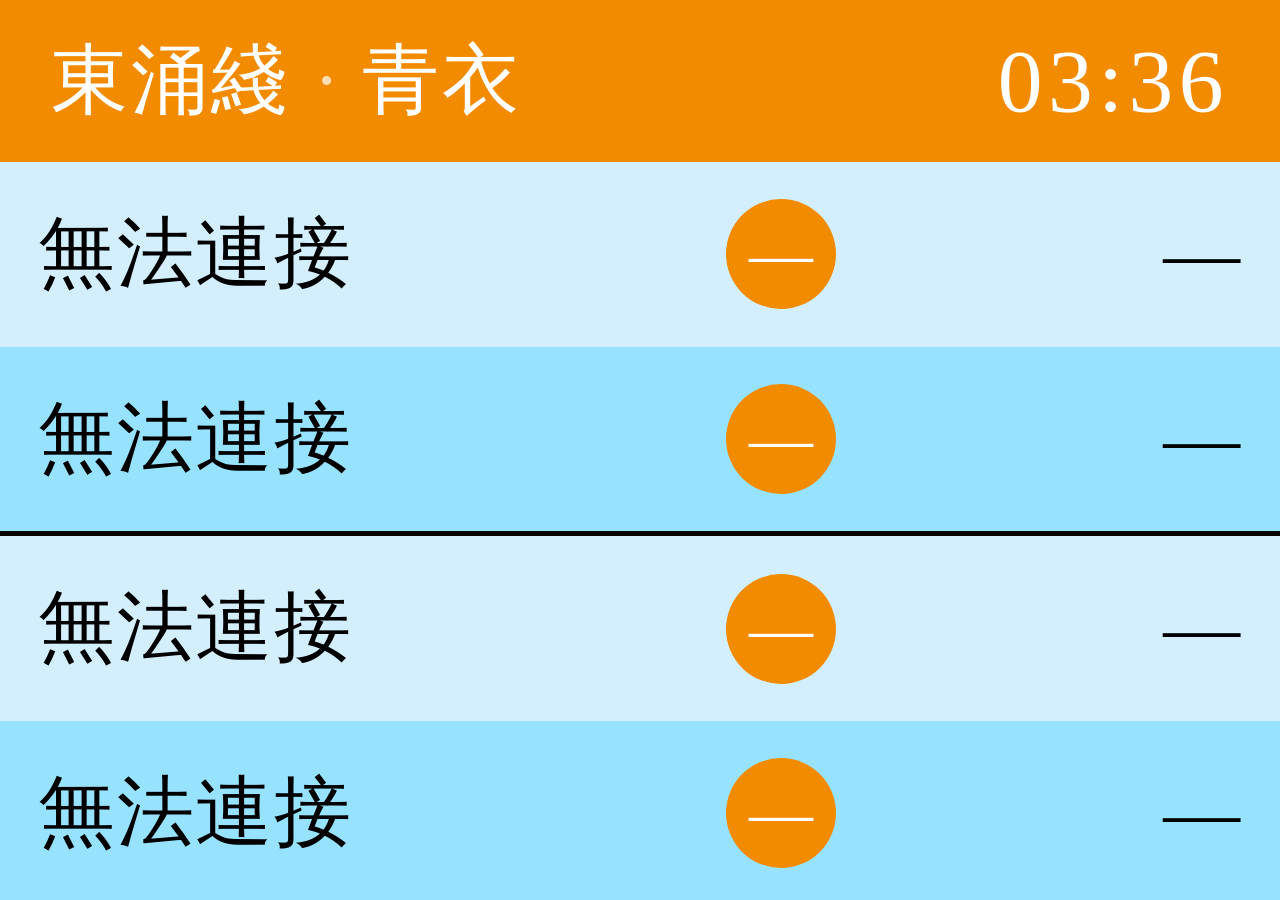
==== commit 6ab03354: "Add files via upload" ====
--- a/index.html
+++ b/index.html
@@ -1,999 +1,754 @@
-<!DOCTYPE html>
-<html lang="zh-HK" data-theme="dark">
-<head>
-  <meta charset="UTF-8">
-  <meta name="viewport" content="width=device-width, initial-scale=1.0">
-  <title>香港城市儀表板 HK City Dashboard</title>
-  <meta name="description" content="香港全方位實時城市數據：天氣、鐵路、巴士、醫療、假期">
-  <link rel="manifest" href="manifest.json">
-  <meta name="theme-color" content="#0d1b2e">
-  <meta name="apple-mobile-web-app-capable" content="yes">
-  <meta name="apple-mobile-web-app-status-bar-style" content="black-translucent">
-  <meta name="apple-mobile-web-app-title" content="HK Dashboard">
-  <link rel="preconnect" href="https://fonts.googleapis.com">
-  <link rel="preconnect" href="https://fonts.gstatic.com" crossorigin>
-  <link href="https://fonts.googleapis.com/css2?family=Noto+Sans+TC:wght@300;400;500;700&family=Inter:wght@300;400;500;600;700&family=JetBrains+Mono:wght@400;500;600&display=swap" rel="stylesheet">
-  <link href="https://fonts.googleapis.com/css2?family=Noto+Sans+HK:wght@100..900&family=WDXL+Lubrifont+TC&display=swap" rel="stylesheet">
-  <link rel="stylesheet" href="css/tokens.css">
-  <link rel="stylesheet" href="css/base.css">
-  <link rel="stylesheet" href="https://unpkg.com/leaflet@1.9.4/dist/leaflet.css" />
-</head>
-<body>
-
-<!-- ══ TOP NAV ══ -->
-<nav class="topnav" role="navigation">
-  <a href="#" class="topnav-logo" onclick="showPage('home')">
-    <img src="./assets/icons/website_logo_transparent.png" width="32" height="32" alt="HK City Dashboard">
-    <div>
-      <div class="logo-name-zh">香港城市儀表板</div>
-      <div class="logo-name-en">HK City Dashboard</div>
-    </div>
-  </a>
-
-  <div class="nav-tabs-wrapper">
-    <button class="nav-scroll-btn" id="nav-scroll-left" onclick="navScroll(-1)" aria-label="向左滾動">‹</button>
-    <div class="nav-tabs" id="nav-tabs" role="tablist">
-    <a href="#" class="nav-tab active" data-page="home" onclick="showPage('home')" role="tab">
-      <svg width="15" height="15" viewBox="0 0 24 24" fill="none" stroke="currentColor" stroke-width="2" stroke-linecap="round" stroke-linejoin="round"><rect x="3" y="3" width="7" height="7"/><rect x="14" y="3" width="7" height="7"/><rect x="3" y="14" width="7" height="7"/><rect x="14" y="14" width="7" height="7"/></svg>
-      總覽
-    </a>
-    <a href="#" class="nav-tab" data-page="weather" onclick="showPage('weather')" role="tab">
-      <svg width="15" height="15" viewBox="0 0 24 24" fill="none" stroke="currentColor" stroke-width="2" stroke-linecap="round" stroke-linejoin="round"><circle cx="12" cy="12" r="5"/><path d="M12 1v2M12 21v2M4.22 4.22l1.42 1.42M18.36 18.36l1.42 1.42M1 12h2M21 12h2M4.22 19.78l1.42-1.42M18.36 5.64l1.42-1.42"/></svg>
-      天氣
-    </a>
-    <a href="#" class="nav-tab" data-page="transport" onclick="showPage('transport')" role="tab">
-      <svg width="15" height="15" viewBox="0 0 24 24" fill="none" stroke="currentColor" stroke-width="2" stroke-linecap="round" stroke-linejoin="round"><line x1="8" y1="2" x2="8" y2="22"/><line x1="16" y1="2" x2="16" y2="22"/><line x1="6" y1="6" x2="18" y2="6"/><line x1="6" y1="12" x2="18" y2="12"/><line x1="6" y1="18" x2="18" y2="18"/></svg>
-      鐵路
-    </a>
-    <a href="#" class="nav-tab" data-page="bus" onclick="showPage('bus')" role="tab">
-      <svg width="15" height="15" viewBox="0 0 24 24" fill="none" stroke="currentColor" stroke-width="2" stroke-linecap="round" stroke-linejoin="round"><rect x="3" y="3" width="18" height="15" rx="2"/><line x1="3" y1="9" x2="21" y2="9"/><rect x="6" y="5" width="5" height="2" rx="0.5" fill="currentColor" stroke="none"/><rect x="13" y="5" width="5" height="2" rx="0.5" fill="currentColor" stroke="none"/><circle cx="7.5" cy="18" r="2"/><circle cx="16.5" cy="18" r="2"/><line x1="6" y1="18" x2="3" y2="18"/><line x1="18" y1="18" x2="21" y2="18"/></svg>
-      巴士
-    </a>
-    <a href="#" class="nav-tab" data-page="cruise" onclick="showPage('cruise')" role="tab">
-      <svg width="15" height="15" viewBox="0 0 24 24" fill="none" stroke="currentColor" stroke-width="2" stroke-linecap="round" stroke-linejoin="round"><line x1="12" y1="2" x2="12" y2="6"/><rect x="4" y="6" width="16" height="7" rx="0.5"/><line x1="9" y1="6" x2="9" y2="13"/><line x1="15" y1="6" x2="15" y2="13"/><path d="M3 13 L21 13 L18 18 L6 18 Z"/><path d="M2 21 Q6 19.5 10 21 T18 21 T22 21"/></svg>
-      渡輪
-    </a>
-    <a href="#" class="nav-tab" data-page="health" onclick="showPage('health')" role="tab">
-      <svg width="15" height="15" viewBox="0 0 24 24" fill="none" stroke="currentColor" stroke-width="2" stroke-linecap="round" stroke-linejoin="round"><path d="M22 12h-4l-3 9L9 3l-3 9H2"/></svg>
-      醫療
-    </a>
-    <a href="#" class="nav-tab" data-page="holidays" onclick="showPage('holidays')" role="tab">
-      <svg width="15" height="15" viewBox="0 0 24 24" fill="none" stroke="currentColor" stroke-width="2" stroke-linecap="round" stroke-linejoin="round"><rect x="3" y="4" width="18" height="18" rx="2" ry="2"/><line x1="16" y1="2" x2="16" y2="6"/><line x1="8" y1="2" x2="8" y2="6"/><line x1="3" y1="10" x2="21" y2="10"/></svg>
-      假期
-    </a>
-    <a href="#" class="nav-tab" data-page="airport" onclick="showPage('airport')" role="tab">
-      <svg width="15" height="15" viewBox="0 0 24 24" fill="none" stroke="currentColor" stroke-width="2" stroke-linecap="round" stroke-linejoin="round"><path d="M17.8 19.2L16 11l3.5-3.5C21 6 21.5 4 21 3c-1-.5-3 0-4.5 1.5L13 8 4.8 6.2c-.5-.1-.9.1-1.1.5l-.3.5c-.2.5-.1 1 .3 1.3L9 12l-2 3H4l-1 1 3 2 2 3 1-1v-3l3-2 3.5 5.3c.3.4.8.5 1.3.3l.5-.3c.4-.2.6-.6.5-1.1z"/></svg>
-      航班
-    </a>
-  </div>
-    <button class="nav-scroll-btn" id="nav-scroll-right" onclick="navScroll(1)" aria-label="向右滾動">›</button>
-  </div>
-
-  <div class="nav-right">
-    <div class="clock-block">
-      <div class="clock-hms" id="clockHMS">--:--:--</div>
-      <div class="clock-date" id="clockDate">---</div>
-    </div>
-    <div class="lunar-chip" id="lunarChip">農曆...</div>
-    <button class="theme-btn" data-theme-toggle aria-label="切換深淺色">
-      <svg width="16" height="16" viewBox="0 0 24 24" fill="none" stroke="currentColor" stroke-width="2"><path d="M21 12.79A9 9 0 1 1 11.21 3 7 7 0 0 0 21 12.79z"/></svg>
-    </button>
-  </div>
-</nav>
-
-<!-- ══ OFFLINE BANNER ══ -->
-<div id="offline-banner" style="display:none;position:sticky;top:var(--nav-h);z-index:160;
-     background:linear-gradient(135deg,#92400e,#b45309);color:white;
-     padding:var(--sp-2) var(--sp-6);
-     display:none;align-items:center;justify-content:center;gap:var(--sp-3);
-     font-size:var(--text-sm);font-weight:600;border-bottom:2px solid #f59e0b">
-  <span>📡 目前沒有網絡連線 · 顯示上次緩存數據 No internet connection</span>
-</div>
-
-<!-- ══ PAGES ══ -->
-<div class="page-body">
-
-  <!-- ══ WEATHER WARNING BANNER (shown only when active warnings) ══ -->
-  <div id="warning-banner" style="display:none;position:sticky;top:var(--nav-h);z-index:150;
-       background:linear-gradient(135deg,#7f1d1d,#991b1b);
-       color:white;padding:var(--sp-3) var(--sp-6);
-       display:none;align-items:center;gap:var(--sp-3);
-       border-bottom:2px solid #ef4444;
-       animation:pulse-warn 2s ease-in-out infinite">
-    <svg width="20" height="20" viewBox="0 0 24 24" fill="none" stroke="currentColor" stroke-width="2" style="flex-shrink:0">
-      <path d="M10.29 3.86L1.82 18a2 2 0 0 0 1.71 3h16.94a2 2 0 0 0 1.71-3L13.71 3.86a2 2 0 0 0-3.42 0z"/>
-      <line x1="12" y1="9" x2="12" y2="13"/><line x1="12" y1="17" x2="12.01" y2="17"/>
-    </svg>
-    <div id="warning-banner-text" style="flex:1;font-weight:600;font-size:var(--text-sm)"></div>
-    <button onclick="document.getElementById('warning-banner').style.display='none'"
-      style="color:white;opacity:.7;font-size:18px;line-height:1">✕</button>
-  </div>
-  <style>@keyframes pulse-warn{0%,100%{opacity:1}50%{opacity:.85}} @keyframes pulse-warn-fast{0%,100%{opacity:1}50%{opacity:.6}}
-.bus-quick-routes button{transition:all .15s ease;cursor:pointer}
-.bus-quick-routes button:hover{background:var(--primary)!important;color:white!important;border-color:var(--primary)!important;transform:translateY(-1px);box-shadow:0 2px 8px rgba(0,0,0,.15)}
-.bus-quick-routes button:active{transform:translateY(0);box-shadow:none}
-.gmb-route-buttons button{transition:all .15s ease;cursor:pointer}
-.gmb-route-buttons button:hover{background:var(--primary)!important;color:white!important;border-color:var(--primary)!important;transform:translateY(-1px);box-shadow:0 2px 8px rgba(0,0,0,.15)}
-.gmb-route-buttons button:active{transform:translateY(0);box-shadow:none}
-</style>
-
-
-
-  <!-- ── HOME PAGE ── -->
-  <div id="page-home" class="page active">
-    <div class="dash-grid" style="grid-template-columns: repeat(4,1fr)">
-
-      <!-- Hero weather mini -->
-      <div class="card" style="grid-column:span 1; display:flex; flex-direction:column; justify-content:center; align-items:center; text-align:center; min-height:160px; gap:var(--sp-3); background: linear-gradient(135deg, var(--primary-lt), var(--surface));">
-        <img id="h-wicon" src="" style="width:56px;height:56px;object-fit:contain" alt="天氣" onerror="this.style.display='none'">
-        <div>
-          <span class="big-num" id="h-temp">--</span><span class="big-unit">°C</span>
-        </div>
-        <div style="font-size:var(--text-sm);color:var(--text-muted)" id="h-wdesc">載入中...</div>
-        <div class="tag tag-muted" style="font-size:10px" id="h-wtime"></div>
-      </div>
-
-      <!-- Humidity / UV / Sea -->
-      <div class="card" style="display:flex;flex-direction:column;justify-content:center;align-items:center;text-align:center;gap:var(--sp-2)">
-        <svg width="22" height="22" viewBox="0 0 24 24" fill="none" stroke="var(--info)" stroke-width="1.5"><path d="M12 2C6.48 2 2 6.48 2 12s4.48 10 10 10 10-4.48 10-10S17.52 2 12 2z" opacity=".2"/><path d="M12 2l0 0c0 0-6 7-6 12a6 6 0 0012 0c0-5-6-12-6-12z"/></svg>
-        <div><span class="big-num" id="h-hum" style="font-size:var(--text-2xl)">--</span><span class="big-unit" style="font-size:var(--text-base)">%</span></div>
-        <div style="font-size:var(--text-xs);color:var(--text-muted)">相對濕度</div>
-      </div>
-
-      <div class="card" style="display:flex;flex-direction:column;justify-content:center;align-items:center;text-align:center;gap:var(--sp-2)">
-        <svg width="22" height="22" viewBox="0 0 24 24" fill="none" stroke="var(--warning)" stroke-width="1.5"><circle cx="12" cy="12" r="5"/><line x1="12" y1="1" x2="12" y2="3"/><line x1="12" y1="21" x2="12" y2="23"/><line x1="4.22" y1="4.22" x2="5.64" y2="5.64"/><line x1="18.36" y1="18.36" x2="19.78" y2="19.78"/><line x1="1" y1="12" x2="3" y2="12"/><line x1="21" y1="12" x2="23" y2="12"/><line x1="4.22" y1="19.78" x2="5.64" y2="18.36"/><line x1="18.36" y1="5.64" x2="19.78" y2="4.22"/></svg>
-        <div><span class="big-num" id="h-uv" style="font-size:var(--text-2xl)">--</span></div>
-        <div style="font-size:var(--text-xs);color:var(--text-muted)" id="h-uvd">紫外線指數</div>
-      </div>
-
-      <div class="card" style="display:flex;flex-direction:column;justify-content:center;align-items:center;text-align:center;gap:var(--sp-2)">
-        <svg width="22" height="22" viewBox="0 0 24 24" fill="none" stroke="var(--teal)" stroke-width="1.5"><path d="M2 12c2-3 4-3 6 0s4 3 6 0 4-3 6 0"/><path d="M2 18c2-3 4-3 6 0s4 3 6 0 4-3 6 0"/></svg>
-        <div><span class="big-num" id="h-sea" style="font-size:var(--text-2xl)">--</span><span class="big-unit" style="font-size:var(--text-base)">°C</span></div>
-        <div style="font-size:var(--text-xs);color:var(--text-muted)">海水溫度</div>
-      </div>
-
-      <!-- Weather Warnings Summary (warnsum API) -->
-      <div class="card" style="grid-column:span 4">
-        <div class="card-head">
-          <div class="card-title">天氣警告 Weather Warnings</div>
-          <span class="card-badge badge-source">HKO Warnsum</span>
-        </div>
-        <div style="margin-bottom:var(--sp-2);font-size:0.9rem;color:var(--text-faint)">使用香港天文台官方天氣警告圖示</div>
-        <div id="w-warnsum" class="row-list warning-icons">
-          <div class="skel skel-p"></div>
-        </div>
-        <div id="w-warning-details"></div>
-      </div>
-
-      <!-- Warning strip -->
-      <div id="h-warn" class="warn-strip hidden" style="grid-column:span 4">
-        <svg width="16" height="16" viewBox="0 0 24 24" fill="none" stroke="currentColor" stroke-width="2"><path d="M10.29 3.86L1.82 18a2 2 0 0 0 1.71 3h16.94a2 2 0 0 0 1.71-3L13.71 3.86a2 2 0 0 0-3.42 0z"/><line x1="12" y1="9" x2="12" y2="13"/><line x1="12" y1="17" x2="12.01" y2="17"/></svg>
-        <div id="h-warn-text"></div>
-      </div>
-
-    <!-- 9-day forecast mini -->
- <!--     <div class="card" style="grid-column:span 4">
-        <div class="card-head">
-          <div class="card-title">九天天氣預報</div>
-          <span class="card-badge badge-source">香港天文台</span>
-        </div>
-        <div class="scroll-row" id="h-forecast"></div>
-      </div>
-       -->
-
-      <!-- MTR mini -->
-      <div class="card" style="grid-column:span 2">
-        <div class="card-head">
-          <div>
-            <div class="card-title">港鐵班次 MTR</div>
-            <div class="card-sub" id="h-mtr-subtitle">東涌線 — 青衣站</div>
-          </div>
-          <span class="card-badge badge-live">● 實時</span>
-        </div>
-        <div id="h-mtr-content">
-          <div class="skel skel-p"></div>
-          <div class="skel skel-p2" style="margin-top:8px"></div>
-        </div>
-      </div>
-
-      <!-- AED mini -->
-      <div class="card" style="grid-column:span 2">
-        <div class="card-head">
-          <div>
-            <div class="card-title">急症室等候時間 - T45 乙丙類急症（半緊急/非緊急）</div>
-            <div class="card-sub">醫院管理局</div>
-          </div>
-          <span class="card-badge badge-live">● 實時</span>
-        </div>
-        <div id="h-aed-content" class="row-list">
-          <div class="skel skel-p"></div>
-          <div class="skel skel-p" style="margin-top:6px"></div>
-          <div class="skel skel-p" style="margin-top:6px"></div>
-        </div>
-      </div>
-
-
-
-      <!-- Temperature distribution -->
-      <div class="card" style="grid-column:span 4">
-        <div class="card-head">
-          <div class="card-title">全港各區氣溫分佈 Temperature Distribution</div>
-          <span class="card-badge badge-source">香港天文台</span>
-        </div>
-        <div style="display:flex;align-items:center;justify-content:flex-end;gap:var(--sp-2);margin-bottom:var(--sp-3)">
-          <span id="h-temps-sort-label" style="font-size:var(--text-xs);color:var(--text-faint)">▼ 降冪</span>
-          <button class="btn-sort" onclick="Weather.toggleTempSort()" title="切換排序方式">⇅ 排序</button>
-        </div>
-        <div id="h-temps" style="display:grid;grid-template-columns:repeat(auto-fill,minmax(140px,1fr));gap:var(--sp-2)">
-          <div class="skel skel-p"></div>
-        </div>
-      </div>
-
-      <!-- Rainfall -->
-      <div class="card" style="grid-column:span 4">
-        <div class="card-head">
-          <div class="card-title">各區降雨量 Rainfall by District</div>
-          <span class="card-badge badge-source">香港天文台</span>
-        </div>
-        <div id="h-rain" style="display:grid;grid-template-columns:repeat(auto-fill,minmax(130px,1fr));gap:var(--sp-2)"></div>
-      </div>
-
-
-</div>
-  </div>
- 
-
-  <!-- ── WEATHER PAGE ── -->
-  <div id="page-weather" class="page">
-    <div class="dash-grid" style="grid-template-columns:repeat(3,1fr)">
-
-      <div class="section-hdr" style="grid-column:span 3">
-        <div class="section-hdr-icon"><svg width="20" height="20" viewBox="0 0 24 24" fill="none" stroke="currentColor" stroke-width="2"><circle cx="12" cy="12" r="5"/><path d="M12 1v2M12 21v2M4.22 4.22l1.42 1.42M18.36 18.36l1.42 1.42M1 12h2M21 12h2M4.22 19.78l1.42-1.42M18.36 5.64l1.42-1.42"/></svg></div>
-        <div><div class="section-hdr-title-zh">天氣狀況</div><div class="section-hdr-title-en">Weather Conditions · 香港天文台</div></div>
-      </div>
-
-      <!-- Current -->
-      <div class="card" style="grid-column:span 1; min-height:200px">
-        <div class="card-head"><div class="card-title">現時天氣</div><span class="card-badge badge-live">● 實時</span></div>
-        <div id="w-current">
-          <div style="display:flex;align-items:center;gap:var(--sp-4)">
-            <img id="w-icon" src="" style="width:72px;height:72px;object-fit:contain" alt="" onerror="this.style.display='none'">
-            <div>
-              <div><span class="big-num" id="w-temp">--</span><span class="big-unit">°C</span></div>
-              <div style="color:var(--text-muted);margin-top:var(--sp-1)" id="w-desc">--</div>
-            </div>
-          </div>
-          <div style="margin-top:var(--sp-4);display:grid;grid-template-columns:repeat(auto-fill,minmax(140px,1fr));gap:var(--sp-2)">
-            <div class="row-item"><span class="row-name">濕度</span><span class="row-val" id="w-hum">--%</span></div>
-            <div class="row-item"><span class="row-name">海水溫度</span><span class="row-val" id="w-sea">--°C</span></div>
-            <div class="row-item"><span class="row-name">紫外線指數</span><span class="row-val" id="w-uv">--</span></div>
-            <div class="row-item"><span class="row-name">更新時間</span><span class="row-val" id="w-upd" style="font-size:10px;letter-spacing:0">--</span></div>
-          </div>
-        </div>
-      </div>
-
-            <!-- Tides card -->
-      <div class="card" style="grid-column:span 2">
-        <div class="card-head">
-          <div>
-            <div class="card-title">今日潮汐 Today's Tides</div>
-            <div class="card-sub">逐時潮汐高度（米） Hourly tide heights in metres</div>
-          </div>
-          <span class="card-badge badge-source">香港天文台</span>
-        </div>
-        <div style="display:flex;gap:var(--sp-2);flex-wrap:wrap;margin-bottom:var(--sp-4);align-items:center">
-          <span style="font-size:var(--text-sm);color:var(--text-muted)">測潮站：</span>
-          <select class="tide-station" onchange="Tides.changeStation(this)"
-            style="background:var(--surface-2);border:1px solid var(--border);border-radius:var(--r-md);padding:var(--sp-2) var(--sp-3);color:var(--text);font:inherit;font-size:var(--text-sm)">
-            <option value="CLK">北大嶼山 赤鱲角 (東) Chek Lap Kok (E)</option>
-            <option value="CCH">長洲 Cheung Chau</option>
-            <option value="CMW">南大嶼山 芝麻灣 Chi Ma Wan</option>
-            <option value="KLW">西貢 高流灣 Ko Lau Wan</option>
-            <option value="KCT">荃灣葵涌 Kwai Chung</option>
-            <option value="LOP">屯門 樂安排 Lok On Pai</option>
-            <option value="MWC" selected>荃灣 馬灣 Ma Wan</option>
-            <option value="QUB">港島 鰂魚涌 Quarry Bay</option>
-            <option value="SPW">南大嶼山 石壁 Shek Pik</option>
-            <option value="TAO">北大嶼山 大澳 Tai O</option>
-            <option value="TMW">西貢 大廟灣 Tai Miu Wan</option>
-            <option value="TPK">大埔 大埔滘 Tai Po Kau</option>
-            <option value="TBT">元朗 尖鼻咀 Tsim Bei Tsui</option>
-            <option value="WAG">香港最南端 橫瀾島 Waglan Island</option>
-          </select>
-          <span class="tide-station-name" style="font-size:var(--text-sm);color:var(--primary);font-weight:600"></span>
-        </div>
-        <div class="tide-chart" id="weather-tide-chart">
-          <div class="skel" style="height:160px;border-radius:var(--r-lg)"></div>
-        </div>
-      </div>
-
-
-
-      <!-- Forecast 9-day -->
-      <div class="card" style="grid-column:span 3">
-        <div class="card-head"><div class="card-title">九天天氣預報 9-Day Forecast</div></div>
-        <div class="scroll-row" id="w-forecast9" style="gap:var(--sp-2)"></div>
-        <div style="margin-top:var(--sp-3);font-size:var(--text-xs);color:var(--text-faint)" id="w-general"></div>
-      </div>
-
-      <!-- Warning -->
-      <div id="w-warn-wrap" style="grid-column:span 3; display:none">
-        <div class="warn-strip" id="w-warn"></div>
-      </div>
-
-      <!-- Weather Warnings Summary (warnsum API) -->
-      <div class="card" style="grid-column:span 3">
-        <div class="card-head">
-          <div class="card-title">天氣警告 Weather Warnings</div>
-          <span class="card-badge badge-source">HKO Warnsum</span>
-        </div>
-        <div style="margin-bottom:var(--sp-2);font-size:0.9rem;color:var(--text-faint)">使用香港天文台官方天氣警告圖示</div>
-        <div id="w-warnsum-page" class="row-list warning-icons">
-          <div class="skel skel-p"></div>
-        </div>
-        <div id="w-warning-details-page"></div>
-      </div>
-
-      <!-- Local forecast text -->
-      <div class="card" style="grid-column:span 3">
-        <div class="card-head">
-          <div><div class="card-title">本地天氣預報 Local Forecast</div><div class="card-sub">詳細天氣概況及展望</div></div>
-          <span class="card-badge badge-source">香港天文台</span>
-        </div>
-        <div id="w-flw-content">
-          <div class="skel skel-p"></div>
-          <div class="skel skel-p" style="margin-top:8px"></div>
-          <div class="skel skel-p" style="margin-top:8px"></div>
-        </div>
-      </div>
-
-      <!-- Rainfall all districts -->
-      <div class="card" style="grid-column:span 3">
-        <div class="card-head"><div class="card-title">各區降雨量 Hourly Rainfall</div><span class="card-badge badge-source">過去一小時</span></div>
-        <div id="w-rain" style="display:grid;grid-template-columns:repeat(auto-fill,minmax(120px,1fr));gap:var(--sp-2)"></div>
-      </div>
-
-      <!-- All temps -->
-      <div class="card" style="grid-column:span 3">
-        <div class="card-head">
-          <div class="card-title">全港各站氣溫 Temperature by Station</div>
-          <div style="display:flex;align-items:center;gap:var(--sp-2)">
-            <span id="w-temps-sort-label" style="font-size:var(--text-xs);color:var(--text-faint)">▼</span>
-            <button id="w-temps-sort-btn" class="btn-sort" onclick="Weather.toggleTempSort()" title="切換排序方式">⇅ 排序</button>
-          </div>
-        </div>
-        <div id="w-temps" style="display:grid;grid-template-columns:repeat(auto-fill,minmax(140px,1fr));gap:var(--sp-2)"></div>
-      </div>
-
-      <!-- Tropical Cyclone Track Map -->
-      <div class="card tc-card" style="grid-column:span 3">
-        <div class="card-head">
-          <div>
-            <div class="card-title">熱帶氣旋路徑 Tropical Cyclone Track</div>
-            <div class="card-sub">過去路徑 · 預測路徑 · 可能移動範圍</div>
-          </div>
-          <div style="display:flex;align-items:center;gap:var(--sp-2)">
-            <select id="tc-selector" style="
-              font-size:var(--text-sm);
-              padding:4px 8px;
-              border-radius:var(--r-md);
-              border:1px solid var(--border);
-              background:var(--surface-2);
-              color:var(--text);
-              max-width:180px;
-              display:none;
-            "></select>
-            <span class="card-badge badge-source">香港天文台</span>
-          </div>
-        </div>
-        <div id="typhoon-container">
-          <div id="typhoon-empty" style="display:none;padding:var(--sp-8);text-align:center;color:var(--text-faint);border:1px dashed var(--border);border-radius:var(--r-lg)">
-            <div style="font-size:2rem;margin-bottom:var(--sp-3)">🌀</div>
-            <div style="font-size:var(--text-base);font-weight:600;margin-bottom:var(--sp-2)">目前沒有活躍的熱帶氣旋</div>
-            <div style="font-size:var(--text-sm)">No active tropical cyclones at this time</div>
-          </div>
-          <div id="typhoon-map" style="height:500px;border-radius:var(--r-lg);overflow:hidden;border:1px solid var(--border);background:var(--surface-2)"></div>
-          <div id="typhoon-info-table" style="margin-top:var(--sp-4);overflow-x:auto"></div>
-          <div id="typhoon-status" style="margin-top:var(--sp-2);font-size:var(--text-sm);color:var(--text-faint);text-align:center"></div>
-        </div>
-      </div>
-
-    </div>
-  </div>
-
-  <!-- ── TRANSPORT PAGE ── -->
-  <div id="page-transport" class="page">
-    <div class="dash-grid" style="grid-template-columns:repeat(2,1fr)">
-
-      <div class="section-hdr" style="grid-column:span 2">
-        <div class="section-hdr-icon"><svg width="20" height="20" viewBox="0 0 24 24" fill="none" stroke="currentColor" stroke-width="2" stroke-linecap="round" stroke-linejoin="round"><line x1="8" y1="2" x2="8" y2="22"/><line x1="16" y1="2" x2="16" y2="22"/><line x1="6" y1="6" x2="18" y2="6"/><line x1="6" y1="12" x2="18" y2="12"/><line x1="6" y1="18" x2="18" y2="18"/></svg></div>
-        <div><div class="section-hdr-title-zh">鐵路交通資訊</div><div class="section-hdr-title-en">Real-time Rail Transport Information</div></div>
-      </div>
-
-
-      <!-- MTR -->
-      <div class="card">
-        <div class="card-head">
-          <div>
-            <div class="card-title">🚇 MTR 港鐵各站搜尋</div>
-            <div class="card-sub" style="display:flex;gap:var(--sp-2);flex-wrap:wrap;align-items:center">
-              <select id="t-mtr-line-main" onchange="updateMTRStationSelect(this.value)" style="background:var(--surface-2);border:1px solid var(--border);border-radius:var(--r-md);padding:var(--sp-2) var(--sp-3);color:var(--text);font:inherit;font-size:var(--text-sm)"></select>
-              <select id="t-mtr-sta-main" style="background:var(--surface-2);border:1px solid var(--border);border-radius:var(--r-md);padding:var(--sp-2) var(--sp-3);color:var(--text);font:inherit;font-size:var(--text-sm)"></select>
-              <button onclick="fetchMTRMain()" style="background:var(--primary);color:white;border-radius:var(--r-md);padding:var(--sp-2) var(--sp-4);font-size:var(--text-sm);font-weight:600">查詢 Search</button>
-            </div>
-          </div>
-          <span class="card-badge badge-live">● 實時</span>
-        </div>
-        <div id="t-mtr" class="row-list"></div>
-      </div>
-
-      <!-- LRT -->
-      <div class="card">
-        <div class="card-head">
-          <div>
-            <div class="card-title">🚈 Light Rail 輕鐵各站搜尋</div>
-            <div class="card-sub" style="display:flex;gap:var(--sp-2);flex-wrap:wrap;align-items:center">
-              <select id="t-lrt-sta-main" style="background:var(--surface-2);border:1px solid var(--border);border-radius:var(--r-md);padding:var(--sp-2) var(--sp-3);color:var(--text);font:inherit;font-size:var(--text-sm)">
-                <option value="080">澤豐 Affluence</option>
-                <option value="015">蝴蝶 Butterfly</option>
-                <option value="490">翠湖 Chestwood</option>
-                <option value="120">青松 Ching Chung</option>
-                <option value="075">蔡意橋 Choy Yee Bridge</option>
-                <option value="468">頌富 Chung Fu</option>
-                <option value="370">鍾屋村 Chung Uk Tsuen</option>
-                <option value="570">豐年路 Fung Nin Road</option>
-                <option value="340">鳳地 Fung Tei</option>
-                <option value="455">銀座 Ginza</option>
-                <option value="260">豐景園 Goodview Garden</option>
-                <option value="425">坑尾村 Hang Mei Tsuen</option>
-                <option value="070">河田 Ho Tin</option>
-                <option value="310">何福堂 Hoh Fuk Tong</option>
-                <option value="250">海皇路 Hoi Wong Road</option>
-                <option value="580">康樂路 Hong Lok Road</option>
-                <option value="380">洪水橋 Hung Shui Kiu</option>
-                <option value="110">麒麟 Kei Lun</option>
-                <option value="060">建安 Kin On</option>
-                <option value="130">建生 Kin Sang</option>
-                <option value="350">藍地 Lam Tei</option>
-                <option value="150">良景 Leung King</option>
-                <option value="020">輕鐵車廠 Light Rail Depot</option>
-                <option value="448">樂湖 Locwood</option>
-                <option value="030">龍門 Lung Mun</option>
-                <option value="010">美樂 Melody Garden</option>
-                <option value="200">鳴琴 Ming Kum</option>
-                <option value="360">泥圍 Nai Wai</option>
-                <option value="230">銀圍 Ngan Wai</option>
-                <option value="270">安定 On Ting</option>
-                <option value="400">屏山 Ping Shan</option>
-                <option value="330">景峰 Prime View</option>
-                <option value="300">杯渡 Pui To</option>
-                <option value="920">三聖 Sam Shing</option>
-                <option value="320">新墟 San Hui</option>
-                <option value="160">新圍 San Wai</option>
-                <option value="180">山景 (北) Shan King (North)</option>
-                <option value="190">山景 (南) Shan King (South)</option>
-                <option value="170">石排 Shek Pai</option>
-                <option value="560">水邊圍 Shui Pin Wai</option>
-                <option value="240">兆禧 Siu Hei</option>
-                <option value="100">兆康 Siu Hong</option>
-                <option value="265">兆麟 Siu Lun</option>
-                <option value="212">大興 (北) Tai Hing (North)</option>
-                <option value="220">大興 (南) Tai Hing (South)</option>
-                <option value="590">大棠路 Tai Tong Road</option>
-                <option value="480">天富 Tin Fu</option>
-                <option value="540">天恒 Tin Hang</option>
-                <option value="140">田景 Tin King</option>
-                <option value="520">天秀 Tin Sau</option>
-                <option value="430">天水圍 Tin Shui Wai</option>
-                <option value="460" selected>天瑞 Tin Shui</option>
-                <option value="435">天慈 Tin Tsz</option>
-                <option value="500">天榮 Tin Wing</option>
-                <option value="450">天湖 Tin Wu</option>
-                <option value="550">天逸 Tin Yat</option>
-                <option value="445">天耀 Tin Yiu</option>
-                <option value="510">天悅 Tin Yuet</option>
-                <option value="390">塘坊村 Tong Fong Tsuen</option>
-                <option value="280">市中心 Town Centre</option>
-                <option value="040">青山村 Tsing Shan Tsuen</option>
-                <option value="050">青雲 Tsing Wun</option>
-                <option value="001">屯門碼頭 Tuen Mun Ferry Pier</option>
-                <option value="090">屯門醫院 Tuen Mun Hospital</option>
-                <option value="295">屯門 Tuen Mun</option>
-                <option value="530">濕地公園 Wetland Park</option>
-                <option value="275">友愛 Yau Oi</option>
-                <option value="600">元朗 Yuen Long</option>
-              </select>
-              <button onclick="fetchLRTMain()" style="background:var(--primary);color:white;border-radius:var(--r-md);padding:var(--sp-2) var(--sp-4);font-size:var(--text-sm);font-weight:600">查詢 Search</button>
-            </div>
-          </div>
-          <span class="card-badge badge-live">● 實時</span>
-        </div>
-        <div id="t-lrt" class="row-list"></div>
-      </div>
-
-      <!-- MTR Service Status Summary -->
-      <div class="card" style="grid-column:span 2">
-        <div class="card-head">
-          <div><div class="card-title">🚇 MTR路線服務狀況</div><div class="card-sub">各線即時服務狀態 MTR Line Service Status</div></div>
-          <span class="card-badge badge-live">● 實時</span>
-        </div>
-        <div id="t-mtr-status" class="row-list"></div>
-      </div>
-
-    </div>
-  </div>
-
-  <!-- ── BUS PAGE ── -->
-  <div id="page-bus" class="page">
-    <div class="dash-grid" style="grid-template-columns:1fr">
-
-      <div class="section-hdr">
-        <div class="section-hdr-icon">
-          <svg width="20" height="20" viewBox="0 0 24 24" fill="none" stroke="currentColor" stroke-width="2" stroke-linecap="round" stroke-linejoin="round"><rect x="3" y="3" width="18" height="15" rx="2"/><line x1="3" y1="9" x2="21" y2="9"/><rect x="6" y="5" width="5" height="2" rx="0.5" fill="currentColor" stroke="none"/><rect x="13" y="5" width="5" height="2" rx="0.5" fill="currentColor" stroke="none"/><circle cx="7.5" cy="18" r="2"/><circle cx="16.5" cy="18" r="2"/><line x1="6" y1="18" x2="3" y2="18"/><line x1="18" y1="18" x2="21" y2="18"/></svg>
-        </div>
-        <div>
-          <div class="section-hdr-title-zh">巴士及綠色小巴到站時間</div>
-          <div class="section-hdr-title-en">Bus & Green MiniBus ETA · KMB / CTB / GMB</div>
-        </div>
-      </div>
-
-            <!-- ③ 常用站點快覽 -->
-      <div class="card">
-        <div class="card-head">
-          <div>
-            <div class="card-title">⭐ 常用巴士站點 Preset Bus Stops</div>
-            <div class="card-sub">常用巴士路線實時班次</div>
-          </div>
-          <span class="card-badge badge-live">● 實時</span>
-        </div>
-        <div id="bus-presets-grid" style="display:grid;grid-template-columns:repeat(auto-fill,minmax(220px,1fr));gap:var(--sp-3)">
-          <div class="skel" style="height:80px;border-radius:var(--r-lg)"></div>
-          <div class="skel" style="height:80px;border-radius:var(--r-lg)"></div>
-          <div class="skel" style="height:80px;border-radius:var(--r-lg)"></div>
-        </div>
-      </div>
-
-
-
-
-      <!-- ① 路線搜尋 (主功能) -->
-      <div class="card">
-        <div class="card-head">
-          <div>
-            <div class="card-title">🔍 詳細巴士路線查詢 Detail Bus Route Search</div>
-            <div class="card-sub">輸入巴士路線號碼，自動列出所有站點 → 點擊任何站查看實時到站時間</div>
-          </div>
-          <span class="card-badge badge-live">● KMB · CTB</span>
-        </div>
-
-        <!-- Search box -->
-        <div style="display:flex;gap:var(--sp-2);margin-bottom:var(--sp-4)">
-          <input id="bus-search-input"
-            placeholder="輸入路線號碼 e.g. 2、6、11、102、118、A21、E21A…"
-            autocomplete="off" autocorrect="off" autocapitalize="characters"
-            onkeydown="if(event.key==='Enter')BusSearch.search()"
-            style="flex:1;background:var(--surface-2);border:1px solid var(--border);
-                   border-radius:var(--r-md);padding:var(--sp-3) var(--sp-4);
-                   color:var(--text);font:inherit;font-size:var(--text-base);
-                   outline:none;transition:border-color .15s"
-            onfocus="this.style.borderColor='var(--primary)'"
-            onblur="this.style.borderColor='var(--border)'">
-          <button onclick="BusSearch.search()"
-            style="background:var(--primary);color:white;border-radius:var(--r-md);
-                   padding:var(--sp-3) var(--sp-5);font-size:var(--text-sm);
-                   font-weight:700;white-space:nowrap;min-width:72px">
-            搜尋
-          </button>
-        </div>
-
-        <!-- Quick route buttons -->
-        <div class="bus-quick-routes" style="display:flex;flex-wrap:wrap;gap:var(--sp-2);margin-bottom:var(--sp-4)">
-          <span style="font-size:var(--text-xs);color:var(--text-faint);align-self:center">常用巴士路線：</span>
-          <button onclick="document.getElementById('bus-search-input').value='44';BusSearch.search()"
-            style="background:var(--surface-2);border:1px solid var(--border);border-radius:var(--r-md);padding:4px 12px;font-size:var(--text-xs);cursor:pointer;color:var(--text)">44</button>
-          <button onclick="document.getElementById('bus-search-input').value='S64';BusSearch.search()"
-            style="background:var(--surface-2);border:1px solid var(--border);border-radius:var(--r-md);padding:4px 12px;font-size:var(--text-xs);cursor:pointer;color:var(--text)">S64</button>
-          <button onclick="document.getElementById('bus-search-input').value='S64C';BusSearch.search()"
-            style="background:var(--surface-2);border:1px solid var(--border);border-radius:var(--r-md);padding:4px 12px;font-size:var(--text-xs);cursor:pointer;color:var(--text)">S64C</button>
-          <button onclick="document.getElementById('bus-search-input').value='243M';BusSearch.search()"
-            style="background:var(--surface-2);border:1px solid var(--border);border-radius:var(--r-md);padding:4px 12px;font-size:var(--text-xs);cursor:pointer;color:var(--text)">243M</button>
-          <button onclick="document.getElementById('bus-search-input').value='43B';BusSearch.search()"
-            style="background:var(--surface-2);border:1px solid var(--border);border-radius:var(--r-md);padding:4px 12px;font-size:var(--text-xs);cursor:pointer;color:var(--text)">43B</button>
-          <button onclick="document.getElementById('bus-search-input').value='118';BusSearch.search()"
-            style="background:var(--surface-2);border:1px solid var(--border);border-radius:var(--r-md);padding:4px 12px;font-size:var(--text-xs);cursor:pointer;color:var(--text)">118</button>
-          <button onclick="document.getElementById('bus-search-input').value='A32';BusSearch.search()"
-            style="background:var(--surface-2);border:1px solid var(--border);border-radius:var(--r-md);padding:4px 12px;font-size:var(--text-xs);cursor:pointer;color:var(--text)">A32</button>
-          <button onclick="document.getElementById('bus-search-input').value='E32';BusSearch.search()"
-            style="background:var(--surface-2);border:1px solid var(--border);border-radius:var(--r-md);padding:4px 12px;font-size:var(--text-xs);cursor:pointer;color:var(--text)">E32</button>
-          </div>
-
-        <!-- Search result: direction buttons + stop list -->
-        <div id="bus-search-result">
-          <div style="padding:var(--sp-4);text-align:center;color:var(--text-faint);font-size:var(--text-sm)">
-            輸入巴士路線號後按「搜尋」或點選上方常用巴士路線
-          </div>
-        </div>
-      </div>
-
-      <!-- ② ETA 結果面板 (浮動在搜尋結果下) -->
-      <div id="bus-eta-panel" class="card" style="display:none;border:2px solid var(--primary);border-radius:var(--r-xl)">
-    </div>
-
-      <!-- ④ 專線小巴 GMB -->
-      <div class="card">
-        <div class="card-head">
-          <div>
-            <div class="card-title">🟩 專線小巴 GMB Green Minibus</div>
-            <div class="card-sub">選擇地區瀏覽路線 → 選站查看到站時間</div>
-          </div>
-          <span class="card-badge badge-live">● 實時</span>
-        </div>
-        <div style="display:flex;gap:var(--sp-2);flex-wrap:wrap;margin-bottom:var(--sp-4)">
-          <select id="gmb-region"
-            style="background:var(--surface-2);border:1px solid var(--border);border-radius:var(--r-md);
-                   padding:var(--sp-2) var(--sp-3);color:var(--text);font:inherit;font-size:var(--text-sm)">
-            <option value="NT">新界 New Territories</option>
-            <option value="KLN">九龍 Kowloon</option>
-            <option value="HKI">港島 Hong Kong Island</option>
-          </select>
-          <button onclick="Bus_GMB.loadRoutes()"
-            style="background:var(--primary);color:white;border-radius:var(--r-md);
-                   padding:var(--sp-2) var(--sp-4);font-size:var(--text-sm);font-weight:600">
-            載入路線
-          </button>
-        </div>
-        <div id="gmb-routes-list" style="margin-bottom:var(--sp-4)">
-          <div style="color:var(--text-faint);font-size:var(--text-xs)">選擇地區後點擊「載入路線」</div>
-        </div>
-        <div id="gmb-stop-result"></div>
-      </div>
-
-    </div>
-  </div>
-
-  <!-- ══ CRUISE PAGE ══ -->
-   <div id="page-cruise" class="page">
-    <div class="dash-grid">
-      <div class="section-hdr">
-        <div class="section-hdr-icon">
-          <svg width="20" height="20" viewBox="0 0 24 24" fill="none" stroke="currentColor" stroke-width="2" stroke-linecap="round" stroke-linejoin="round"><line x1="12" y1="2" x2="12" y2="6"/><rect x="4" y="6" width="16" height="7" rx="0.5"/><line x1="9" y1="6" x2="9" y2="13"/><line x1="15" y1="6" x2="15" y2="13"/><path d="M3 13 L21 13 L18 18 L6 18 Z"/><path d="M2 21 Q6 19.5 10 21 T18 21 T22 21"/></svg>
-        </div>
-       <div>
-          <div class="section-hdr-title-zh">渡輪 · Ferry</div>
-          <div class="section-hdr-title-en">HKKF · Sun Ferry</div>
-        </div>
-      </div>
-
-      <div class="card">
-        <div class="card-head">
-          <div>
-            <div class="card-title">新渡輪航線篩選 Sun Ferry Route Filter</div>
-            <div class="card-sub">新渡輪 · 來往中環至長洲及梅窩、北角至紅磡及九龍城和各橫水渡航線</div>
-          </div>
-          <span class="card-badge badge-live">● 實時</span>
-        </div>
-        <div style="display:flex;align-items:flex-end;gap:var(--sp-3);flex-wrap:wrap">
-          <div style="flex:1;min-width:220px">
-            <div style="font-size:var(--text-xs);color:var(--text-faint);margin-bottom:4px">航線 Route</div>
-            <select id="sunferry-route" onchange="SunFerry.changeRoute(this.value)"
-              style="width:100%;background:var(--surface-2);border:1px solid var(--border);border-radius:var(--r-md);padding:var(--sp-2) var(--sp-3);color:var(--text);font:inherit;font-size:var(--text-sm)">
-              <option value="all">全部航線 All Routes</option>
-            </select>
-          </div>
-          <button id="sunferry-refresh-btn" onclick="SunFerry.refresh()"
-            style="background:var(--primary);color:white;border-radius:var(--r-md);padding:var(--sp-2) var(--sp-4);font-size:var(--text-sm);font-weight:600">
-            重新載入
-          </button>
-          </div>
-        <div id="sunferry-updated" style="margin-top:var(--sp-3);font-size:var(--text-xs);color:var(--text-faint)">尚未載入</div>
-      </div>
-
-      <div class="card">
-        <div class="card-head">
-          <div>
-            <div class="card-title">新渡輪航線資訊 Sun Ferry Schedule</div>
-            <div class="card-sub">新渡輪開出時間與到達時間 (ETA)</div>
-          </div>
-        </div>
-       <div style="font-size:var(--text-xs);font-weight:700;color:var(--primary);margin-bottom:var(--sp-2)">即時 ETA</div>
-        <div id="sunferry-list" style="display:grid;grid-template-columns:repeat(auto-fill,minmax(280px,1fr));gap:var(--sp-3)">
-          <div class="skel" style="height:142px;border-radius:var(--r-lg)"></div>
-          <div class="skel" style="height:142px;border-radius:var(--r-lg)"></div>
-          <div class="skel" style="height:142px;border-radius:var(--r-lg)"></div>
-        </div>
-      </div>
-
-        <div class="card">
-          <div class="card-head">
-            <div>
-              <div class="card-title">港九小輪 HKKF</div>
-              <div class="card-sub">HKKF 來往中環、榕樹灣、索罟灣、坪洲、喜靈洲 ETA</div>
-            </div>
-            <div style="display:flex;gap:var(--sp-2);align-items:center;flex-wrap:wrap;justify-content:flex-end">
-              <span class="card-badge badge-live">● 實時</span>
-              <button onclick="HKKF.refresh()" aria-label="重新載入港九小輪資料"
-                style="background:var(--surface-2);border:1px solid var(--border);color:var(--text);border-radius:var(--r-md);padding:var(--sp-2) var(--sp-3);font-size:var(--text-xs);font-weight:700">重新載入</button>
-            </div>
-          </div>
-              <div style="font-size:var(--text-xs);font-weight:700;color:var(--primary);margin-bottom:var(--sp-2)">即時 ETA</div>
-              <div id="hkkf-eta-list" style="display:grid;grid-template-columns:repeat(4,minmax(0,1fr));gap:var(--sp-3)" class="hkkf-eta-grid"><div class="skel" style="height:142px;border-radius:var(--r-lg)"></div><div class="skel" style="height:142px;border-radius:var(--r-lg)"></div><div class="skel" style="height:142px;border-radius:var(--r-lg)"></div><div class="skel" style="height:142px;border-radius:var(--r-lg)"></div></div>
-              <style>
-                @media (max-width: 1100px){ .hkkf-eta-grid{ grid-template-columns:repeat(3,minmax(0,1fr)) !important; } }
-                @media (max-width: 820px){ .hkkf-eta-grid{ grid-template-columns:repeat(2,minmax(0,1fr)) !important; } }
-                @media (max-width: 520px){ .hkkf-eta-grid{ grid-template-columns:1fr !important; } }
-              </style>
-            </div>
-          </div>
-
-      
-
-    </div>
-  </div>
-     
-  
-
-  <!-- ── HEALTH PAGE ── -->
-  <div id="page-health" class="page">
-    <div class="dash-grid" style="grid-template-columns:1fr">
-
-      <div class="section-hdr">
-        <div class="section-hdr-icon"><svg width="20" height="20" viewBox="0 0 24 24" fill="none" stroke="currentColor" stroke-width="2"><path d="M22 12h-4l-3 9L9 3l-3 9H2"/></svg></div>
-        <div><div class="section-hdr-title-zh">醫療服務</div><div class="section-hdr-title-en">Healthcare · 醫院管理局</div></div>
-      </div>
-
-      <div class="card">
-        <div class="card-head">
-          <div><div class="card-title">公立醫院急症室等候時間總覽</div><div class="card-sub">A&amp;E Waiting Time · 醫院管理局</div></div>
-          <span class="card-badge badge-live">● 每小時更新</span>
-        </div>
-        <div style="display:grid;grid-template-columns:repeat(auto-fill,minmax(280px,1fr));gap:var(--sp-3)" id="h-aed-full">
-          <div class="skel skel-p"></div>
-        </div>
-        <div style="margin-top:var(--sp-3);font-size:var(--text-xs);color:var(--text-faint)" id="h-aed-upd"></div>
-        <div style="margin-top:var(--sp-3);padding:var(--sp-3);background:var(--surface-2);border-radius:var(--r-md)">
-          <div style="font-size:var(--text-xs);color:var(--text-muted);line-height:1.6">
-            <strong>T3</strong> 甲類急症（需要立即搶救）· <strong>T45</strong> 乙丙類急症（半緊急/非緊急）<br>
-            數字為等候時間中位數（50th percentile）
-          </div>
-        </div>
-      </div>
-
-      <!-- AED mini (Copied from Home) -->
-      <div class="card" style="grid-column:span 1">
-        <div class="card-head">
-          <div>
-            <div class="card-title">全港公立醫院急症室等候時間 -（緊急/半緊急/非緊急）已排序</div>
-            <div class="card-sub">醫院管理局</div>
-          </div>
-          <span class="card-badge badge-live">● 實時</span>
-        </div>
-        <div style="margin-bottom:var(--sp-3);display:flex;justify-content:flex-end;align-items:center;gap:var(--sp-2)">
-          <label for="aed-mini-type-select" style="font-size:var(--text-xs);color:var(--text-muted)">資料類型：</label>
-          <select id="aed-mini-type-select" style="font-size:var(--text-xs);padding:2px 6px;border:1px solid var(--border);border-radius:var(--r-sm);background:var(--surface-2);color:var(--text)">
-            <option value="t45p50" selected>全港公立醫院急症室等候時間 - 半緊急/非緊急</option>
-            <option value="t3p50">全港公立醫院急症室等候時間 - 緊急</option>
-          </select>
-        </div>
-        <div id="h-aed-content-health-mini" class="row-list">
-          <div class="skel skel-p"></div>
-          <div class="skel skel-p" style="margin-top:6px"></div>
-          <div class="skel skel-p" style="margin-top:6px"></div>
-        </div>
-      </div>
-
-    </div>
-  </div>
-
-
-
-  <!-- ══ HOLIDAYS PAGE ══ -->
-  <div id="page-holidays" class="page">
-    <div class="dash-grid">
-      <div class="section-hdr">
-        <div class="section-hdr-icon">
-          <svg width="20" height="20" viewBox="0 0 24 24" fill="none" stroke="currentColor" stroke-width="2" stroke-linecap="round" stroke-linejoin="round"><rect x="3" y="4" width="18" height="18" rx="2" ry="2"/><line x1="16" y1="2" x2="16" y2="6"/><line x1="8" y1="2" x2="8" y2="6"/><line x1="3" y1="10" x2="21" y2="10"/></svg>
-        </div>
-        <div>
-          <div class="section-hdr-title-zh">公眾假期 Public Holidays</div>
-          <div class="section-hdr-title-en">Hong Kong Statutory Holidays</div>
-        </div>
-      </div>
-
-      <!-- Today banner -->
-      <div id="hol-today-banner" style="display:none"></div>
-
-      <!-- Countdown + Upcoming -->
-      <div class="g2">
-        <div class="card">
-          <div class="card-head">
-            <span class="card-title">倒計時 Countdown</span>
-            <span class="card-badge badge-live">LIVE</span>
-          </div>
-          <div id="hol-countdown">
-            <div class="skel skel-p"></div>
-          </div>
-        </div>
-
-        <div class="card">
-          <div class="card-head">
-            <span class="card-title">即將來臨 Upcoming</span>
-            <span class="card-badge badge-source">下5個</span>
-          </div>
-          <div id="hol-upcoming" class="row-list">
-            <div class="skel skel-p"></div>
-            <div class="skel skel-p" style="margin-top:8px"></div>
-          </div>
-        </div>
-      </div>
-
-      <!-- Solar Terms -->
-      <div class="card">
-        <div class="card-head">
-          <div>
-            <div class="card-title">二十四節氣 Solar Terms</div>
-            <div class="card-sub">中國傳統氣候曆法 Traditional Chinese Calendar</div>
-          </div>
-          <span class="card-badge badge-source">2025–2028</span>
-        </div>
-        <div id="hol-solar-terms">
-          <div class="skel skel-p"></div>
-        </div>
-      </div>
-
-      <!-- Year tabs + full list -->
-      <div class="card">
-        <div class="card-head">
-          <span class="card-title">全年假期 Annual Holidays</span>
-          <span id="hol-year-summary" class="card-badge badge-source">載入中…</span>
-        </div>
-        <div id="hol-data-notice"></div>
-        <div id="hol-year-tabs" style="display:flex;gap:var(--sp-2);margin-bottom:var(--sp-4);flex-wrap:wrap">
-          <!-- Year tab buttons rendered by JS -->
-        </div>
-        <div id="hol-year-list" class="row-list">
-          <div class="skel skel-p"></div>
-          <div class="skel skel-p" style="margin-top:8px"></div>
-        </div>
-      </div>
-    </div>
-  </div>
-
-  <!-- ══ AIRPORT PAGE ══ -->
-   <div id="page-airport" class="page">
-    <div class="dash-grid">
-      <div class="section-hdr">
-        <div class="section-hdr-icon">
-          <svg width="20" height="20" viewBox="0 0 24 24" fill="none" stroke="currentColor" stroke-width="2" stroke-linecap="round" stroke-linejoin="round"><path d="M17.8 19.2L16 11l3.5-3.5C21 6 21.5 4 21 3c-1-.5-3 0-4.5 1.5L13 8 4.8 6.2c-.5-.1-.9.1-1.1.5l-.3.5c-.2.5-.1 1 .3 1.3L9 12l-2 3H4l-1 1 3 2 2 3 1-1v-3l3-2 3.5 5.3c.3.4.8.5 1.3.3l.5-.3c.4-.2.6-.6.5-1.1z"/></svg>
-        </div>
-       <div>
-          <div class="section-hdr-title-zh">航班資訊 Flights information</div>
-          <div class="section-hdr-title-en">Real-time flights information · Hong Kong International Airport</div>
-        </div>
-      </div>
-
-      <!-- Departure Flights Card -->
-      <div class="card" style="grid-column:span 1">
-        <div id="flights-departure-content">
-          <div class="card-head">
-            <div>
-              <div class="card-title">離港航班 <span style="font-weight:500;color:var(--text-muted);font-size:var(--text-sm)">Departure Flights</span></div>
-              <div class="card-sub">載入中…</div>
-            </div>
-            <span class="card-badge badge-live">● 5分鐘</span>
-          </div>
-          <div class="skel" style="height:24px;width:30%;margin-bottom:12px"></div>
-          <div class="skel" style="height:14px;width:100%;margin-bottom:6px"></div>
-          <div class="skel" style="height:14px;width:100%;margin-bottom:6px"></div>
-          <div class="skel" style="height:14px;width:90%"></div>
-        </div>
-      </div>
-
-      <!-- Arrival Flights Card -->
-      <div class="card" style="grid-column:span 1">
-        <div id="flights-arrival-content">
-          <div class="card-head">
-            <div>
-              <div class="card-title">抵港航班 <span style="font-weight:500;color:var(--text-muted);font-size:var(--text-sm)">Arrival Flights</span></div>
-              <div class="card-sub">載入中…</div>
-            </div>
-            <span class="card-badge badge-live">● 5分鐘</span>
-          </div>
-          <div class="skel" style="height:24px;width:30%;margin-bottom:12px"></div>
-          <div class="skel" style="height:14px;width:100%;margin-bottom:6px"></div>
-          <div class="skel" style="height:14px;width:100%;margin-bottom:6px"></div>
-          <div class="skel" style="height:14px;width:90%"></div>
-        </div>
-      </div>
-
-    </div>
-   </div>
-
-  </div><!-- end page-body -->
-
-<!-- ══ FOOTER ══ -->
-<footer class="site-footer">
-  <div class="footer-inner">
-    <div class="footer-src">
-      <span>數據來源 Data Sources：</span>
-      <a href="https://data.gov.hk/tc/" target="_blank" rel="noopener">data.gov.hk</a>
-      <a href="https://www.hko.gov.hk/" target="_blank" rel="noopener">香港天文台 HKO</a>
-      <a href="https://www.ha.org.hk/" target="_blank" rel="noopener">醫院管理局 HA</a>
-      <a href="https://opendata.mtr.com.hk/" target="_blank" rel="noopener">港鐵 MTR</a>
-      <a href="https://data.etabus.gov.hk/" target="_blank" rel="noopener">九巴 KMB</a>
-      <a href="https://rt.data.gov.hk/" target="_blank" rel="noopener">城巴 CTB</a>
-      <a href="https://data.etagmb.gov.hk/" target="_blank" rel="noopener">專線小巴 GMB</a>
-      <a href="https://www.nlb.com.hk/" target="_blank" rel="noopener">嶼巴 NLB</a>
-      <a href="https://www.1823.gov.hk/" target="_blank" rel="noopener">1823 假期</a>
-      <a href="https://www.hongkongairport.com/" target="_blank" rel="noopener">香港機場 HKIA</a>
-    </div>
-    <div>每分鐘自動更新 · Auto-refresh every 60s</div>
-  </div>
-</footer>
-
-<script src="https://unpkg.com/leaflet@1.9.4/dist/leaflet.js"></script>
-<script src="js/core.js"></script>
-<script src="js/weather.js"></script>
-<script src="js/transport.js"></script>
-<script src="js/health.js"></script>
-<script src="js/bus.js"></script>
-<script src="js/tides.js"></script>
-<script src="js/typhoon.js"></script>
-<script src="js/holidays.js"></script>
-<script src="js/sunferry.js"></script>
-<script src="js/hkkf.js"></script>
-<script src="js/flights.js"></script>
-<script src="js/app.js"></script>
-<script>
-  // Register Service Worker (PWA)
-  if ('serviceWorker' in navigator) {
-    window.addEventListener('load', () => {
-      navigator.serviceWorker.register('./sw.js').then(reg => {
-        console.log('[PWA] Service Worker registered:', reg.scope);
-      }).catch(err => {
-        console.log('[PWA] SW registration failed (non-critical):', err.message);
-      });
-    });
-  }
-</script>
-
-<!-- ══ MOBILE BOTTOM NAV ══ -->
-<nav class="bottom-nav" role="navigation" aria-label="頁面導航">
-  <div class="bottom-nav-inner">
-    <!-- Row 1: 7 items -->
-    <button class="bottom-nav-item active" data-page="home" onclick="showPage('home')">
-      <svg width="20" height="20" viewBox="0 0 24 24" fill="none" stroke="currentColor" stroke-width="2" stroke-linecap="round" stroke-linejoin="round"><rect x="3" y="3" width="7" height="7" rx="1"/><rect x="14" y="3" width="7" height="7" rx="1"/><rect x="3" y="14" width="7" height="7" rx="1"/><rect x="14" y="14" width="7" height="7" rx="1"/></svg>
-      總覽
-    </button>
-    <button class="bottom-nav-item" data-page="weather" onclick="showPage('weather')">
-      <svg width="20" height="20" viewBox="0 0 24 24" fill="none" stroke="currentColor" stroke-width="2" stroke-linecap="round" stroke-linejoin="round"><circle cx="12" cy="12" r="5"/><path d="M12 1v2M12 21v2M4.22 4.22l1.42 1.42M18.36 18.36l1.42 1.42M1 12h2M21 12h2M4.22 19.78l1.42-1.42M18.36 5.64l1.42-1.42"/></svg>
-      天氣
-    </button>
-    <button class="bottom-nav-item" data-page="transport" onclick="showPage('transport')">
-      <svg width="20" height="20" viewBox="0 0 24 24" fill="none" stroke="currentColor" stroke-width="2" stroke-linecap="round" stroke-linejoin="round"><line x1="8" y1="2" x2="8" y2="22"/><line x1="16" y1="2" x2="16" y2="22"/><line x1="6" y1="6" x2="18" y2="6"/><line x1="6" y1="12" x2="18" y2="12"/><line x1="6" y1="18" x2="18" y2="18"/></svg>
-      鐵路
-    </button>
-    <button class="bottom-nav-item" data-page="bus" onclick="showPage('bus')">
-      <svg width="20" height="20" viewBox="0 0 24 24" fill="none" stroke="currentColor" stroke-width="2" stroke-linecap="round" stroke-linejoin="round"><rect x="3" y="3" width="18" height="15" rx="2"/><line x1="3" y1="9" x2="21" y2="9"/><rect x="6" y="5" width="5" height="2" rx="0.5" fill="currentColor" stroke="none"/><rect x="13" y="5" width="5" height="2" rx="0.5" fill="currentColor" stroke="none"/><circle cx="7.5" cy="18" r="2"/><circle cx="16.5" cy="18" r="2"/><line x1="6" y1="18" x2="3" y2="18"/><line x1="18" y1="18" x2="21" y2="18"/></svg>
-      巴士
-    </button>
-    <button class="bottom-nav-item" data-page="cruise" onclick="showPage('cruise')">
-      <svg width="20" height="20" viewBox="0 0 24 24" fill="none" stroke="currentColor" stroke-width="2" stroke-linecap="round" stroke-linejoin="round"><line x1="12" y1="2" x2="12" y2="6"/><rect x="4" y="6" width="16" height="7" rx="0.5"/><line x1="9" y1="6" x2="9" y2="13"/><line x1="15" y1="6" x2="15" y2="13"/><path d="M3 13 L21 13 L18 18 L6 18 Z"/><path d="M2 21 Q6 19.5 10 21 T18 21 T22 21"/></svg>
-      渡輪
-    </button>
-    <button class="bottom-nav-item" data-page="health" onclick="showPage('health')">
-      <svg width="20" height="20" viewBox="0 0 24 24" fill="none" stroke="currentColor" stroke-width="2" stroke-linecap="round" stroke-linejoin="round"><path d="M22 12h-4l-3 9L9 3l-3 9H2"/></svg>
-      醫療
-    </button>
-    <button class="bottom-nav-item" data-page="holidays" onclick="showPage('holidays')">
-      <svg width="20" height="20" viewBox="0 0 24 24" fill="none" stroke="currentColor" stroke-width="2" stroke-linecap="round" stroke-linejoin="round"><rect x="3" y="4" width="18" height="18" rx="2"/><line x1="16" y1="2" x2="16" y2="6"/><line x1="8" y1="2" x2="8" y2="6"/><line x1="3" y1="10" x2="21" y2="10"/></svg>
-      假期
-    </button>
-    <button class="bottom-nav-item" data-page="airport" onclick="showPage('airport')">
-      <svg width="20" height="20" viewBox="0 0 24 24" fill="none" stroke="currentColor" stroke-width="2" stroke-linecap="round" stroke-linejoin="round"><path d="M17.8 19.2L16 11l3.5-3.5C21 6 21.5 4 21 3c-1-.5-3 0-4.5 1.5L13 8 4.8 6.2c-.5-.1-.9.1-1.1.5l-.3.5c-.2.5-.1 1 .3 1.3L9 12l-2 3H4l-1 1 3 2 2 3 1-1v-3l3-2 3.5 5.3c.3.4.8.5 1.3.3l.5-.3c.4-.2.6-.6.5-1.1z"/></svg>
-      航班
-    </button>
-  </div>
-</nav>
-
-</body>
-</html>
+<!DOCTYPE html>
+<html lang="zh-HK">
+<head>
+  <meta charset="UTF-8">
+  <meta name="viewport" content="width=device-width, initial-scale=1.0, maximum-scale=1.0, user-scalable=no, viewport-fit=cover">
+  <title>MTR Timetable Display</title>
+  <style>
+    /* ── RESET & FULLSCREEN LOCK ── */
+    *, *::before, *::after { box-sizing: border-box; margin: 0; padding: 0; }
+    html, body {
+      width: 100vw; height: 100vh;
+      overflow: hidden; /* NO scrolling */
+      font-family: 'MTR EN';
+      background: #000;
+      -webkit-font-smoothing: antialiased;
+      user-select: none;
+      -webkit-user-select: none;
+    }
+
+    /* ── CUSTOM FONTS ── */
+
+    @font-face {
+      font-family: 'MTR EN';
+      src: url('./assets/fonts/mtren.ttf') format('truetype');
+      font-display: swap;
+    }
+
+    /* ── MAIN CONTAINER: full viewport, flex column ── */
+    .mtr-container {
+      display: flex;
+      flex-direction: column;
+      width: 100vw;
+      height: 100vh;
+      overflow: hidden;
+    }
+
+    /* ── ROW 1: HEADER (Line & Station selector + Clock) ── */
+    .mtr-header {
+      display: flex;
+      align-items: center;
+      justify-content: space-between;
+      height: 18vh; /* ~18% of viewport height */
+      padding: 0 4vw;
+      flex-shrink: 0;
+      transition: background-color 0.4s ease;
+    }
+    .mtr-header-left {
+      display: flex;
+      align-items: center;
+      gap: 2vw;
+    }
+    .mtr-header-label {
+      font-size: clamp(2.5rem, 6vw, 5rem);
+      font-weight: 400;
+      color: #FFFFFF;
+      letter-spacing: 0.04em;
+      cursor: pointer;
+      transition: opacity 0.2s;
+      line-height: 1;
+    }
+    .mtr-header-label:hover { opacity: 0.85; }
+    .mtr-header-sep {
+      font-size: clamp(2.5rem, 6vw, 5rem);
+      color: #FFFFFF;
+      font-weight: 300;
+      opacity: 0.7;
+    }
+    .mtr-header-clock {
+      font-size: clamp(3rem, 7vw, 6rem);
+      font-weight: 400;
+      color: #FFFFFF;
+      letter-spacing: 0.06em;
+      font-variant-numeric: tabular-nums;
+      font-family: 'MTR EN';
+      line-height: 1;
+    }
+
+    /* ── DROPDOWN OVERLAY ── */
+    .mtr-dropdown-overlay {
+      display: none;
+      position: fixed;
+      top: 0; left: 0; right: 0; bottom: 0;
+      z-index: 1000;
+      background: rgba(0,0,0,0.6);
+      flex-direction: column;
+      align-items: center;
+      justify-content: center;
+    }
+    .mtr-dropdown-overlay.active { display: flex; }
+    .mtr-dropdown-panel {
+      background: #1a1a2e;
+      border-radius: 1.5rem;
+      padding: 3vh 4vw;
+      max-height: 80vh;
+      overflow-y: auto;
+      min-width: 70vw;
+      max-width: 90vw;
+      box-shadow: 0 20px 60px rgba(0,0,0,0.5);
+    }
+    .mtr-dropdown-panel h3 {
+      color: #fff;
+      font-size: clamp(1.5rem, 3vw, 2.5rem);
+      margin-bottom: 2vh;
+      text-align: center;
+    }
+    .mtr-line-grid {
+      display: grid;
+      grid-template-columns: repeat(auto-fill, minmax(280px, 1fr));
+      gap: 1.5vh 2vw;
+    }
+    .mtr-line-group {
+      border-radius: 1rem;
+      padding: 1.5vh 1.5vw;
+    }
+    .mtr-line-group-title {
+      font-size: clamp(1.2rem, 2.5vw, 2rem);
+      font-weight: 400;
+      color: #FFFFFF;
+      margin-bottom: 1vh;
+      padding-bottom: 0.5vh;
+      border-bottom: 2px solid rgba(255,255,255,0.3);
+    }
+    .mtr-station-list {
+      display: flex;
+      flex-wrap: wrap;
+      gap: 0.8vh 1vw;
+    }
+    .mtr-station-btn {
+      background: rgba(255,255,255,0.15);
+      color: #FFFFFF;
+      border: 1px solid rgba(255,255,255,0.25);
+      border-radius: 0.6rem;
+      padding: 0.6vh 1.2vw;
+      font-size: clamp(1rem, 2vw, 1.6rem);
+      cursor: pointer;
+      font-family: 'MTR EN';
+      transition: background 0.15s, transform 0.15s;
+      white-space: nowrap;
+    }
+    .mtr-station-btn:hover {
+      background: rgba(255,255,255,0.3);
+      transform: scale(1.05);
+    }
+    .mtr-station-btn.selected {
+      background: #FFFFFF;
+      color: #000;
+      font-weight: 400;
+    }
+    .mtr-dropdown-close {
+      display: block;
+      margin: 2vh auto 0;
+      background: rgba(255,255,255,0.2);
+      color: #fff;
+      border: none;
+      border-radius: 2rem;
+      padding: 1vh 4vw;
+      font-size: clamp(1.2rem, 2.5vw, 2rem);
+      cursor: pointer;
+      font-family: 'MTR EN';
+      transition: background 0.15s;
+    }
+    .mtr-dropdown-close:hover { background: rgba(255,255,255,0.4); }
+
+    /* ── ROWS 2-5: TIMETABLE ── */
+    .mtr-row {
+      display: flex;
+      align-items: center;
+      height: 20.5vh; /* 4 rows fill remaining ~82vh */
+      padding: 0 3vw;
+      flex-shrink: 0;
+      position: relative;
+    }
+    .mtr-row-2 { background: #D3EFFE; }
+    .mtr-row-3 { background: #97e3ff; }
+    .mtr-row-4 { background: #D3EFFE; }
+    .mtr-row-5 { background: #97e3ff; }
+
+    /* thick black line between row 3 and row 4 */
+    .mtr-divider {
+      height: 0.6vh;
+      background: #000;
+      flex-shrink: 0;
+    }
+
+    .mtr-row-dest {
+      font-size: clamp(2.5rem, 6vw, 5.5rem);
+      font-weight: 400;
+      color: #000000;
+      flex: 1;
+      line-height: 1.1;
+      letter-spacing: 0.02em;
+    }
+    .mtr-row-platform {
+      display: flex;
+      align-items: center;
+      justify-content: center;
+      width: clamp(70px, 12vw, 110px);
+      height: clamp(70px, 12vw, 110px);
+      border-radius: 50%;
+      font-size: clamp(2.5rem, 5vw, 4rem);
+      font-weight: 400;
+      color: #FFFFFF;
+      margin: 0 2vw;
+      flex-shrink: 0;
+      transition: background-color 0.4s ease;
+    }
+    .mtr-row-eta {
+      font-size: clamp(2.5rem, 6vw, 5.5rem);
+      font-weight: 400;
+      color: #000000;
+      min-width: clamp(200px, 30vw, 380px);
+      text-align: right;
+      line-height: 1.1;
+      letter-spacing: 0.02em;
+    }
+
+    /* ── LOADING / EMPTY STATE ── */
+    .mtr-row-placeholder {
+      font-size: clamp(2rem, 4vw, 3.5rem);
+      color: rgba(0,0,0,0.4);
+      font-weight: 500;
+      flex: 1;
+      text-align: center;
+    }
+
+    /* ── RESPONSIVE: landscape orientation ── */
+    @media (orientation: portrait) {
+      .mtr-header { height: 14vh; }
+      .mtr-row { height: 21vh; }
+      .mtr-header-label { font-size: clamp(2rem, 5vw, 3.5rem); }
+      .mtr-header-clock { font-size: clamp(2.5rem, 6vw, 5rem); }
+      .mtr-row-dest { font-size: clamp(2rem, 5vw, 4rem); }
+      .mtr-row-platform { width: clamp(60px, 10vw, 90px); height: clamp(60px, 10vw, 90px); font-size: clamp(2rem, 4vw, 3rem); }
+      .mtr-row-eta { font-size: clamp(2rem, 5vw, 4rem); min-width: clamp(160px, 24vw, 300px); }
+    }
+  </style>
+</head>
+<body>
+
+<div class="mtr-container">
+
+  <!-- ══ ROW 1: HEADER ══ -->
+  <div class="mtr-header" id="mtrHeader">
+    <div class="mtr-header-left">
+      <span class="mtr-header-label" id="mtrLineLabel" onclick="openDropdown()">東涌綫</span>
+      <span class="mtr-header-sep">·</span>
+      <span class="mtr-header-label" id="mtrStaLabel" onclick="openDropdown()">青衣</span>
+    </div>
+    <div class="mtr-header-clock" id="mtrClock">--:--:--</div>
+  </div>
+
+  <!-- ══ ROW 2 ══ -->
+  <div class="mtr-row mtr-row-2" id="mtrRow2">
+    <span class="mtr-row-dest" id="dest2">—</span>
+    <span class="mtr-row-platform" id="plat2" style="background:#F38B00">—</span>
+    <span class="mtr-row-eta" id="eta2">—</span>
+  </div>
+
+  <!-- ══ ROW 3 ══ -->
+  <div class="mtr-row mtr-row-3" id="mtrRow3">
+    <span class="mtr-row-dest" id="dest3">—</span>
+    <span class="mtr-row-platform" id="plat3" style="background:#F38B00">—</span>
+    <span class="mtr-row-eta" id="eta3">—</span>
+  </div>
+
+  <!-- ══ THICK BLACK DIVIDER ══ -->
+  <div class="mtr-divider"></div>
+
+  <!-- ══ ROW 4 ══ -->
+  <div class="mtr-row mtr-row-4" id="mtrRow4">
+    <span class="mtr-row-dest" id="dest4">—</span>
+    <span class="mtr-row-platform" id="plat4" style="background:#F38B00">—</span>
+    <span class="mtr-row-eta" id="eta4">—</span>
+  </div>
+
+  <!-- ══ ROW 5 ══ -->
+  <div class="mtr-row mtr-row-5" id="mtrRow5">
+    <span class="mtr-row-dest" id="dest5">—</span>
+    <span class="mtr-row-platform" id="plat5" style="background:#F38B00">—</span>
+    <span class="mtr-row-eta" id="eta5">—</span>
+  </div>
+
+</div>
+
+<!-- ══ DROPDOWN OVERLAY ══ -->
+<div class="mtr-dropdown-overlay" id="mtrDropdownOverlay" onclick="closeDropdownOutside(event)">
+  <div class="mtr-dropdown-panel" id="mtrDropdownPanel" onclick="event.stopPropagation()">
+    <h3 id="dropdownTitle">選擇路線及車站 Select Line & Station</h3>
+    <div class="mtr-line-grid" id="mtrLineGrid"></div>
+    <button class="mtr-dropdown-close" onclick="closeDropdown()">關閉 Close ✕</button>
+  </div>
+</div>
+
+<script>
+'use strict';
+
+/* ═══════════════════════════════════════════════════════════════
+   MTR Timetable Full-Screen Display — mrtouttb.html
+   ═══════════════════════════════════════════════════════════════ */
+
+const MTR_API = 'https://rt.data.gov.hk/v1/transport/mtr/getSchedule.php';
+
+/* ── Line definitions: code, Chinese name, English name, color ── */
+const LINES = [
+  { code:'TWL', zh:'荃灣綫',     en:'Tsuen Wan Line',        color:'#E2231A' },
+  { code:'KTL', zh:'觀塘綫',     en:'Kwun Tong Line',         color:'#00AF41' },
+  { code:'ISL', zh:'港島綫',     en:'Island Line',            color:'#0071CE' },
+  { code:'TKL', zh:'將軍澳綫',   en:'Tseung Kwan O Line',     color:'#A35EB5' },
+  { code:'TCL', zh:'東涌綫',     en:'Tung Chung Line',        color:'#F38B00' },
+  { code:'DRL', zh:'迪士尼綫',   en:'Disneyland Resort Line', color:'#E777CB' },
+  { code:'AEL', zh:'機場快綫',   en:'Airport Express',        color:'#007078' },
+  { code:'EAL', zh:'東鐵綫',     en:'East Rail Line',         color:'#61B4E4' },
+  { code:'SIL', zh:'南港島綫',   en:'South Island Line',      color:'#B6BD00' },
+  { code:'TML', zh:'屯馬綫',     en:'Tuen Ma Line',           color:'#923011' },
+];
+
+/* ── Station data: line|sta|zhName|enName ── */
+const STATIONS = [
+  // KTL
+  {line:'KTL',sta:'WHA',zh:'黃埔',en:'Whampoa'},
+  {line:'KTL',sta:'HOM',zh:'何文田',en:'Ho Man Tin'},
+  {line:'KTL',sta:'YMT',zh:'油麻地',en:'Yau Ma Tei'},
+  {line:'KTL',sta:'MOK',zh:'旺角',en:'Mong Kok'},
+  {line:'KTL',sta:'PRE',zh:'太子',en:'Prince Edward'},
+  {line:'KTL',sta:'SKM',zh:'石硤尾',en:'Shek Kip Mei'},
+  {line:'KTL',sta:'KOT',zh:'九龍塘',en:'Kowloon Tong'},
+  {line:'KTL',sta:'LOF',zh:'樂富',en:'Lok Fu'},
+  {line:'KTL',sta:'WTS',zh:'黃大仙',en:'Wong Tai Sin'},
+  {line:'KTL',sta:'DIH',zh:'鑽石山',en:'Diamond Hill'},
+  {line:'KTL',sta:'CHH',zh:'彩虹',en:'Choi Hung'},
+  {line:'KTL',sta:'KOB',zh:'九龍灣',en:'Kowloon Bay'},
+  {line:'KTL',sta:'NTK',zh:'牛頭角',en:'Ngau Tau Kok'},
+  {line:'KTL',sta:'KWT',zh:'觀塘',en:'Kwun Tong'},
+  {line:'KTL',sta:'LAT',zh:'藍田',en:'Lam Tin'},
+  {line:'KTL',sta:'YAT',zh:'油塘',en:'Yau Tong'},
+  {line:'KTL',sta:'TIK',zh:'調景嶺',en:'Tiu Keng Leng'},
+  // TWL
+  {line:'TWL',sta:'CEN',zh:'中環',en:'Central'},
+  {line:'TWL',sta:'ADM',zh:'金鐘',en:'Admiralty'},
+  {line:'TWL',sta:'TST',zh:'尖沙咀',en:'Tsim Sha Tsui'},
+  {line:'TWL',sta:'JOR',zh:'佐敦',en:'Jordan'},
+  {line:'TWL',sta:'YMT',zh:'油麻地',en:'Yau Ma Tei'},
+  {line:'TWL',sta:'MOK',zh:'旺角',en:'Mong Kok'},
+  {line:'TWL',sta:'PRE',zh:'太子',en:'Prince Edward'},
+  {line:'TWL',sta:'SSP',zh:'深水埗',en:'Sham Shui Po'},
+  {line:'TWL',sta:'CSW',zh:'長沙灣',en:'Cheung Sha Wan'},
+  {line:'TWL',sta:'LCK',zh:'荔枝角',en:'Lai Chi Kok'},
+  {line:'TWL',sta:'MEF',zh:'美孚',en:'Mei Foo'},
+  {line:'TWL',sta:'LAK',zh:'荔景',en:'Lai King'},
+  {line:'TWL',sta:'KWF',zh:'葵芳',en:'Kwai Fong'},
+  {line:'TWL',sta:'KWH',zh:'葵興',en:'Kwai Hing'},
+  {line:'TWL',sta:'TWH',zh:'大窩口',en:'Tai Wo Hau'},
+  {line:'TWL',sta:'TSW',zh:'荃灣',en:'Tsuen Wan'},
+  // ISL
+  {line:'ISL',sta:'KET',zh:'堅尼地城',en:'Kennedy Town'},
+  {line:'ISL',sta:'HKU',zh:'香港大學',en:'HKU'},
+  {line:'ISL',sta:'SYP',zh:'西營盤',en:'Sai Ying Pun'},
+  {line:'ISL',sta:'SHW',zh:'上環',en:'Sheung Wan'},
+  {line:'ISL',sta:'CEN',zh:'中環',en:'Central'},
+  {line:'ISL',sta:'ADM',zh:'金鐘',en:'Admiralty'},
+  {line:'ISL',sta:'WAC',zh:'灣仔',en:'Wan Chai'},
+  {line:'ISL',sta:'CAB',zh:'銅鑼灣',en:'Causeway Bay'},
+  {line:'ISL',sta:'TIH',zh:'天后',en:'Tin Hau'},
+  {line:'ISL',sta:'FOH',zh:'炮台山',en:'Fortress Hill'},
+  {line:'ISL',sta:'NOP',zh:'北角',en:'North Point'},
+  {line:'ISL',sta:'QUB',zh:'鰂魚涌',en:'Quarry Bay'},
+  {line:'ISL',sta:'TAK',zh:'太古',en:'Tai Koo'},
+  {line:'ISL',sta:'SWH',zh:'西灣河',en:'Sai Wan Ho'},
+  {line:'ISL',sta:'SKW',zh:'筲箕灣',en:'Shau Kei Wan'},
+  {line:'ISL',sta:'CHW',zh:'柴灣',en:'Chai Wan'},
+  // EAL
+  {line:'EAL',sta:'ADM',zh:'金鐘',en:'Admiralty'},
+  {line:'EAL',sta:'EXC',zh:'會展',en:'Exhibition Centre'},
+  {line:'EAL',sta:'HUH',zh:'紅磡',en:'Hung Hom'},
+  {line:'EAL',sta:'MKK',zh:'旺角東',en:'Mong Kok East'},
+  {line:'EAL',sta:'KOT',zh:'九龍塘',en:'Kowloon Tong'},
+  {line:'EAL',sta:'TAW',zh:'大圍',en:'Tai Wai'},
+  {line:'EAL',sta:'SHT',zh:'沙田',en:'Sha Tin'},
+  {line:'EAL',sta:'FOT',zh:'火炭',en:'Fo Tan'},
+  {line:'EAL',sta:'RAC',zh:'馬場',en:'Racecourse'},
+  {line:'EAL',sta:'UNI',zh:'大學',en:'University'},
+  {line:'EAL',sta:'TAP',zh:'大埔墟',en:'Tai Po Market'},
+  {line:'EAL',sta:'TWO',zh:'太和',en:'Tai Wo'},
+  {line:'EAL',sta:'FAN',zh:'粉嶺',en:'Fanling'},
+  {line:'EAL',sta:'SHS',zh:'上水',en:'Sheung Shui'},
+  {line:'EAL',sta:'LOW',zh:'羅湖',en:'Lo Wu'},
+  {line:'EAL',sta:'LMC',zh:'落馬洲',en:'Lok Ma Chau'},
+  // TKL
+  {line:'TKL',sta:'NOP',zh:'北角',en:'North Point'},
+  {line:'TKL',sta:'QUB',zh:'鰂魚涌',en:'Quarry Bay'},
+  {line:'TKL',sta:'YAT',zh:'油塘',en:'Yau Tong'},
+  {line:'TKL',sta:'TIK',zh:'調景嶺',en:'Tiu Keng Leng'},
+  {line:'TKL',sta:'TKO',zh:'將軍澳',en:'Tseung Kwan O'},
+  {line:'TKL',sta:'LHP',zh:'康城',en:'LOHAS Park'},
+  {line:'TKL',sta:'HAH',zh:'坑口',en:'Hang Hau'},
+  {line:'TKL',sta:'POA',zh:'寶琳',en:'Po Lam'},
+  // TCL
+  {line:'TCL',sta:'HOK',zh:'香港',en:'Hong Kong'},
+  {line:'TCL',sta:'KOW',zh:'九龍',en:'Kowloon'},
+  {line:'TCL',sta:'OLY',zh:'奧運',en:'Olympic'},
+  {line:'TCL',sta:'NAC',zh:'南昌',en:'Nam Cheong'},
+  {line:'TCL',sta:'LAK',zh:'荔景',en:'Lai King'},
+  {line:'TCL',sta:'TSY',zh:'青衣',en:'Tsing Yi'},
+  {line:'TCL',sta:'SUN',zh:'欣澳',en:'Sunny Bay'},
+  {line:'TCL',sta:'TUC',zh:'東涌',en:'Tung Chung'},
+  // AEL
+  {line:'AEL',sta:'HOK',zh:'香港',en:'Hong Kong'},
+  {line:'AEL',sta:'KOW',zh:'九龍',en:'Kowloon'},
+  {line:'AEL',sta:'TSY',zh:'青衣',en:'Tsing Yi'},
+  {line:'AEL',sta:'AIR',zh:'機場',en:'Airport'},
+  {line:'AEL',sta:'AWE',zh:'博覽館',en:'AsiaWorld-Expo'},
+  // TML
+  {line:'TML',sta:'TUM',zh:'屯門',en:'Tuen Mun'},
+  {line:'TML',sta:'SIH',zh:'兆康',en:'Siu Hong'},
+  {line:'TML',sta:'TIS',zh:'天水圍',en:'Tin Shui Wai'},
+  {line:'TML',sta:'LOP',zh:'朗屏',en:'Long Ping'},
+  {line:'TML',sta:'YUL',zh:'元朗',en:'Yuen Long'},
+  {line:'TML',sta:'KSR',zh:'錦上路',en:'Kam Sheung Road'},
+  {line:'TML',sta:'TWW',zh:'荃灣西',en:'Tsuen Wan West'},
+  {line:'TML',sta:'MEF',zh:'美孚',en:'Mei Foo'},
+  {line:'TML',sta:'NAC',zh:'南昌',en:'Nam Cheong'},
+  {line:'TML',sta:'AUS',zh:'柯士甸',en:'Austin'},
+  {line:'TML',sta:'ETS',zh:'尖東',en:'East Tsim Sha Tsui'},
+  {line:'TML',sta:'HUH',zh:'紅磡',en:'Hung Hom'},
+  {line:'TML',sta:'HOM',zh:'何文田',en:'Ho Man Tin'},
+  {line:'TML',sta:'TKW',zh:'土瓜灣',en:'To Kwa Wan'},
+  {line:'TML',sta:'SUW',zh:'宋皇臺',en:'Sung Wong Toi'},
+  {line:'TML',sta:'KAT',zh:'啟德',en:'Kai Tak'},
+  {line:'TML',sta:'DIH',zh:'鑽石山',en:'Diamond Hill'},
+  {line:'TML',sta:'HIK',zh:'顯徑',en:'Hin Keng'},
+  {line:'TML',sta:'TAW',zh:'大圍',en:'Tai Wai'},
+  {line:'TML',sta:'CKT',zh:'車公廟',en:'Che Kung Temple'},
+  {line:'TML',sta:'STW',zh:'沙田圍',en:'Sha Tin Wai'},
+  {line:'TML',sta:'CIO',zh:'第一城',en:'City One'},
+  {line:'TML',sta:'SHM',zh:'石門',en:'Shek Mun'},
+  {line:'TML',sta:'TSH',zh:'大水坑',en:'Tai Shui Hang'},
+  {line:'TML',sta:'HEO',zh:'恆安',en:'Heng On'},
+  {line:'TML',sta:'MOS',zh:'馬鞍山',en:'Ma On Shan'},
+  {line:'TML',sta:'WKS',zh:'烏溪沙',en:'Wu Kai Sha'},
+  // SIL
+  {line:'SIL',sta:'ADM',zh:'金鐘',en:'Admiralty'},
+  {line:'SIL',sta:'OCP',zh:'海洋公園',en:'Ocean Park'},
+  {line:'SIL',sta:'WCH',zh:'黃竹坑',en:'Wong Chuk Hang'},
+  {line:'SIL',sta:'LET',zh:'利東',en:'Lei Tung'},
+  {line:'SIL',sta:'SOH',zh:'海怡半島',en:'South Horizons'},
+  // DRL
+  {line:'DRL',sta:'SUN',zh:'欣澳',en:'Sunny Bay'},
+  {line:'DRL',sta:'DIS',zh:'迪士尼',en:'Disneyland Resort'},
+];
+
+/* ── Destination station name lookup ── */
+const STA_ZH = {};
+const STA_EN = {};
+STATIONS.forEach(s => { STA_ZH[s.sta] = s.zh; STA_EN[s.sta] = s.en; });
+// Add missing codes
+const EXTRA = {
+  NTK:'牛頭角', TKO:'將軍澳', LHP:'康城', HAH:'坑口', POA:'寶琳',
+  TUC:'東涌', AIR:'機場', AWE:'博覽館', TUM:'屯門', SIH:'兆康',
+  TIS:'天水圍', LOP:'朗屏', YUL:'元朗', KSR:'錦上路', TWW:'荃灣西',
+  AUS:'柯士甸', ETS:'尖東', TKW:'土瓜灣', SUW:'宋皇臺', KAT:'啟德',
+  HIK:'顯徑', CKT:'車公廟', STW:'沙田圍', CIO:'第一城', SHM:'石門',
+  TSH:'大水坑', HEO:'恆安', MOS:'馬鞍山', WKS:'烏溪沙',
+  OCP:'海洋公園', WCH:'黃竹坑', LET:'利東', SOH:'海怡半島',
+  DIS:'迪士尼', EXC:'會展', RAC:'馬場', LMC:'落馬洲', LOW:'羅湖',
+};
+const EXTRA_EN = {
+  NTK:'Ngau Tau Kok', TKO:'Tseung Kwan O', LHP:'LOHAS Park', HAH:'Hang Hau', POA:'Po Lam',
+  TUC:'Tung Chung', AIR:'Airport', AWE:'AsiaWorld-Expo', TUM:'Tuen Mun', SIH:'Siu Hong',
+  TIS:'Tin Shui Wai', LOP:'Long Ping', YUL:'Yuen Long', KSR:'Kam Sheung Road', TWW:'Tsuen Wan West',
+  AUS:'Austin', ETS:'East Tsim Sha Tsui', TKW:'To Kwa Wan', SUW:'Sung Wong Toi', KAT:'Kai Tak',
+  HIK:'Hin Keng', CKT:'Che Kung Temple', STW:'Sha Tin Wai', CIO:'City One', SHM:'Shek Mun',
+  TSH:'Tai Shui Hang', HEO:'Heng On', MOS:'Ma On Shan', WKS:'Wu Kai Sha',
+  OCP:'Ocean Park', WCH:'Wong Chuk Hang', LET:'Lei Tung', SOH:'South Horizons',
+  DIS:'Disneyland Resort', EXC:'Exhibition Centre', RAC:'Racecourse', LMC:'Lok Ma Chau', LOW:'Lo Wu',
+};
+Object.assign(STA_ZH, EXTRA);
+Object.assign(STA_EN, EXTRA_EN);
+
+function getStaName(code, lang) {
+  if (lang === 'en') return STA_EN[code] || code;
+  return STA_ZH[code] || code;
+}
+
+/* ── Get line info ── */
+function getLineInfo(code) {
+  return LINES.find(l => l.code === code) || { code, zh:code, en:code, color:'#888888' };
+}
+
+/* ── Current selection ── */
+let currentLine = 'TCL';
+let currentSta  = 'TSY';
+let currentLang = 'zh'; // 'zh' or 'en'
+let langTimer   = null;
+let refreshTimer = null;
+
+/* ── DOM refs ── */
+const $ = id => document.getElementById(id);
+
+/* ── Update header color based on line ── */
+function updateHeaderColor() {
+  const line = getLineInfo(currentLine);
+  const header = $('mtrHeader');
+  header.style.backgroundColor = line.color;
+}
+
+/* ── Update platform circle colors ── */
+function updatePlatformColors() {
+  const line = getLineInfo(currentLine);
+  for (let i = 2; i <= 5; i++) {
+    const plat = $('plat' + i);
+    if (plat) plat.style.backgroundColor = line.color;
+  }
+}
+
+/* ── Update header labels ── */
+function updateHeaderLabels() {
+  const line = getLineInfo(currentLine);
+  const staEntry = STATIONS.find(s => s.line === currentLine && s.sta === currentSta);
+  const staName = staEntry ? (currentLang === 'en' ? staEntry.en : staEntry.zh) : currentSta;
+  $('mtrLineLabel').textContent = currentLang === 'en' ? line.en : line.zh;
+  $('mtrStaLabel').textContent = staName;
+}
+
+/* ── Clock ── */
+function updateClock() {
+  const now = new Date();
+  $('mtrClock').textContent = now.toLocaleTimeString('zh-HK', { hour12: false, hour: '2-digit', minute: '2-digit' });
+}
+setInterval(updateClock, 1000);
+updateClock();
+
+/* ── Language toggle every 10 seconds ── */
+function startLangToggle() {
+  if (langTimer) clearInterval(langTimer);
+  // Start with Chinese
+  currentLang = 'zh';
+  applyLang();
+  langTimer = setInterval(function() {
+    currentLang = currentLang === 'zh' ? 'en' : 'zh';
+    applyLang();
+    // Re-render with current data
+    renderCurrentData();
+  }, 10000);
+}
+
+function applyLang() {
+  updateHeaderLabels();
+  updateDropdownContent();
+}
+
+/* ── Build dropdown content ── */
+function buildDropdownContent() {
+  const grid = $('mtrLineGrid');
+  let html = '';
+  LINES.forEach(function(line) {
+    const stations = STATIONS.filter(s => s.line === line.code);
+    if (!stations.length) return;
+    const lineName = currentLang === 'en' ? line.en : line.zh;
+    html += '<div class="mtr-line-group" style="background:' + line.color + '33; border:2px solid ' + line.color + '">';
+    html += '<div class="mtr-line-group-title" style="color:' + line.color + '">' + lineName + '</div>';
+    html += '<div class="mtr-station-list">';
+    stations.forEach(function(s) {
+      const name = currentLang === 'en' ? s.en : s.zh;
+      const selClass = (currentLine === s.line && currentSta === s.sta) ? ' selected' : '';
+      html += '<button class="mtr-station-btn' + selClass + '" onclick="selectStation(\'' + s.line + '\',\'' + s.sta + '\')" data-line="' + s.line + '" data-sta="' + s.sta + '">' + name + '</button>';
+    });
+    html += '</div></div>';
+  });
+  grid.innerHTML = html;
+}
+
+function updateDropdownContent() {
+  // Update all station button texts and group titles
+  const grid = $('mtrLineGrid');
+  const groups = grid.querySelectorAll('.mtr-line-group');
+  groups.forEach(function(group) {
+    const title = group.querySelector('.mtr-line-group-title');
+    const buttons = group.querySelectorAll('.mtr-station-btn');
+    if (buttons.length > 0) {
+      const lineCode = buttons[0].dataset.line;
+      const line = getLineInfo(lineCode);
+      if (title) title.textContent = currentLang === 'en' ? line.en : line.zh;
+      buttons.forEach(function(btn) {
+        const sLine = btn.dataset.line;
+        const sSta  = btn.dataset.sta;
+        const entry = STATIONS.find(s => s.line === sLine && s.sta === sSta);
+        if (entry) btn.textContent = currentLang === 'en' ? entry.en : entry.zh;
+      });
+    }
+  });
+  // Update dropdown title
+  const title = $('dropdownTitle');
+  if (title) title.textContent = currentLang === 'en' ? 'Select Line & Station' : '選擇路線及車站';
+}
+
+/* ── Open/Close dropdown ── */
+function openDropdown() {
+  buildDropdownContent();
+  $('mtrDropdownOverlay').classList.add('active');
+}
+
+function closeDropdown() {
+  $('mtrDropdownOverlay').classList.remove('active');
+}
+
+function closeDropdownOutside(e) {
+  if (e.target === $('mtrDropdownOverlay')) closeDropdown();
+}
+
+/* ── Select station from dropdown ── */
+function selectStation(line, sta) {
+  currentLine = line;
+  currentSta  = sta;
+  updateHeaderColor();
+  updatePlatformColors();
+  updateHeaderLabels();
+  buildDropdownContent();
+  fetchAndRender();
+  closeDropdown();
+}
+
+/* ── Format ETA ── */
+function formatEta(mins, lang) {
+  const m = parseInt(mins, 10);
+  if (isNaN(m) || m < 0) return '—';
+  if (m <= 1) return lang === 'en' ? 'Arriving' : '即將抵達';
+  return lang === 'en' ? m + ' min' : m + ' 分鐘';
+}
+
+/* ── Fetch and render ── */
+async function fetchAndRender() {
+  // Show loading
+  for (let i = 2; i <= 5; i++) {
+    $('dest' + i).textContent = '—';
+    $('plat' + i).textContent = '—';
+    $('eta' + i).textContent = '—';
+  }
+
+  try {
+    const url = MTR_API + '?line=' + encodeURIComponent(currentLine) + '&sta=' + encodeURIComponent(currentSta);
+    const res = await fetch(url);
+    if (!res.ok) throw new Error('HTTP ' + res.status);
+    const d = await res.json();
+
+    if (d.status === 0 || d.status === '0') {
+      for (let i = 2; i <= 5; i++) {
+        $('dest' + i).textContent = currentLang === 'en' ? 'No service' : '暫停服務';
+        $('plat' + i).textContent = '—';
+        $('eta' + i).textContent = '—';
+      }
+      return;
+    }
+
+    const key = currentLine + '-' + currentSta;
+    const schedData = d.data && d.data[key];
+    if (!schedData) {
+      for (let i = 2; i <= 5; i++) {
+        $('dest' + i).textContent = currentLang === 'en' ? 'No data' : '查無資料';
+        $('plat' + i).textContent = '—';
+        $('eta' + i).textContent = '—';
+      }
+      return;
+    }
+
+    const upTrains   = schedData['UP']   || [];
+    const downTrains = schedData['DOWN'] || [];
+
+    let rows = [];
+
+    if (upTrains.length > 0 && downTrains.length > 0) {
+      // Both directions: show first 2 UP + first 2 DOWN
+      const up2   = upTrains.slice(0, 2);
+      const down2 = downTrains.slice(0, 2);
+      rows = [
+        ...up2.map(function(t) { return { ...t, dir: 'UP' }; }),
+        ...down2.map(function(t) { return { ...t, dir: 'DOWN' }; }),
+      ];
+    } else {
+      // Only one direction: show up to 4
+      const trains = upTrains.length > 0 ? upTrains : downTrains;
+      const dir = upTrains.length > 0 ? 'UP' : 'DOWN';
+      rows = trains.slice(0, 4).map(function(t) { return { ...t, dir: dir }; });
+    }
+
+    // Fill rows 2-5
+    for (let i = 0; i < 4; i++) {
+      const rowIdx = i + 2; // row 2,3,4,5
+      const destEl = $('dest' + rowIdx);
+      const platEl = $('plat' + rowIdx);
+      const etaEl  = $('eta' + rowIdx);
+
+      if (i < rows.length) {
+        const t = rows[i];
+        const destCode = t.dest || '';
+        const destName = getStaName(destCode, currentLang);
+        const plat = t.plat || '—';
+        const mins = t.ttnt || '--';
+        const etaText = formatEta(mins, currentLang);
+
+        destEl.textContent = destName;
+        platEl.textContent = plat;
+        etaEl.textContent = etaText;
+      } else {
+        destEl.textContent = '—';
+        platEl.textContent = '—';
+        etaEl.textContent = '—';
+      }
+    }
+  } catch (e) {
+    console.error('MTR fetch error:', e);
+    for (let i = 2; i <= 5; i++) {
+      $('dest' + i).textContent = currentLang === 'en' ? 'Error' : '無法連接';
+      $('plat' + i).textContent = '—';
+      $('eta' + i).textContent = '—';
+    }
+  }
+}
+
+/* ── Render with current data (for lang toggle) ── */
+function renderCurrentData() {
+  // Re-fetch to get fresh data with correct language display
+  fetchAndRender();
+}
+
+/* ── Auto refresh every 30 seconds ── */
+function startAutoRefresh() {
+  if (refreshTimer) clearInterval(refreshTimer);
+  refreshTimer = setInterval(function() {
+    fetchAndRender();
+  }, 30000);
+}
+
+/* ── Init ── */
+function init() {
+  updateHeaderColor();
+  updatePlatformColors();
+  updateHeaderLabels();
+  buildDropdownContent();
+  fetchAndRender();
+  startLangToggle();
+  startAutoRefresh();
+}
+
+// Expose functions to global scope for onclick handlers
+window.openDropdown = openDropdown;
+window.closeDropdown = closeDropdown;
+window.closeDropdownOutside = closeDropdownOutside;
+window.selectStation = selectStation;
+
+document.addEventListener('DOMContentLoaded', init);
+</script>
+
+</body>
+</html>
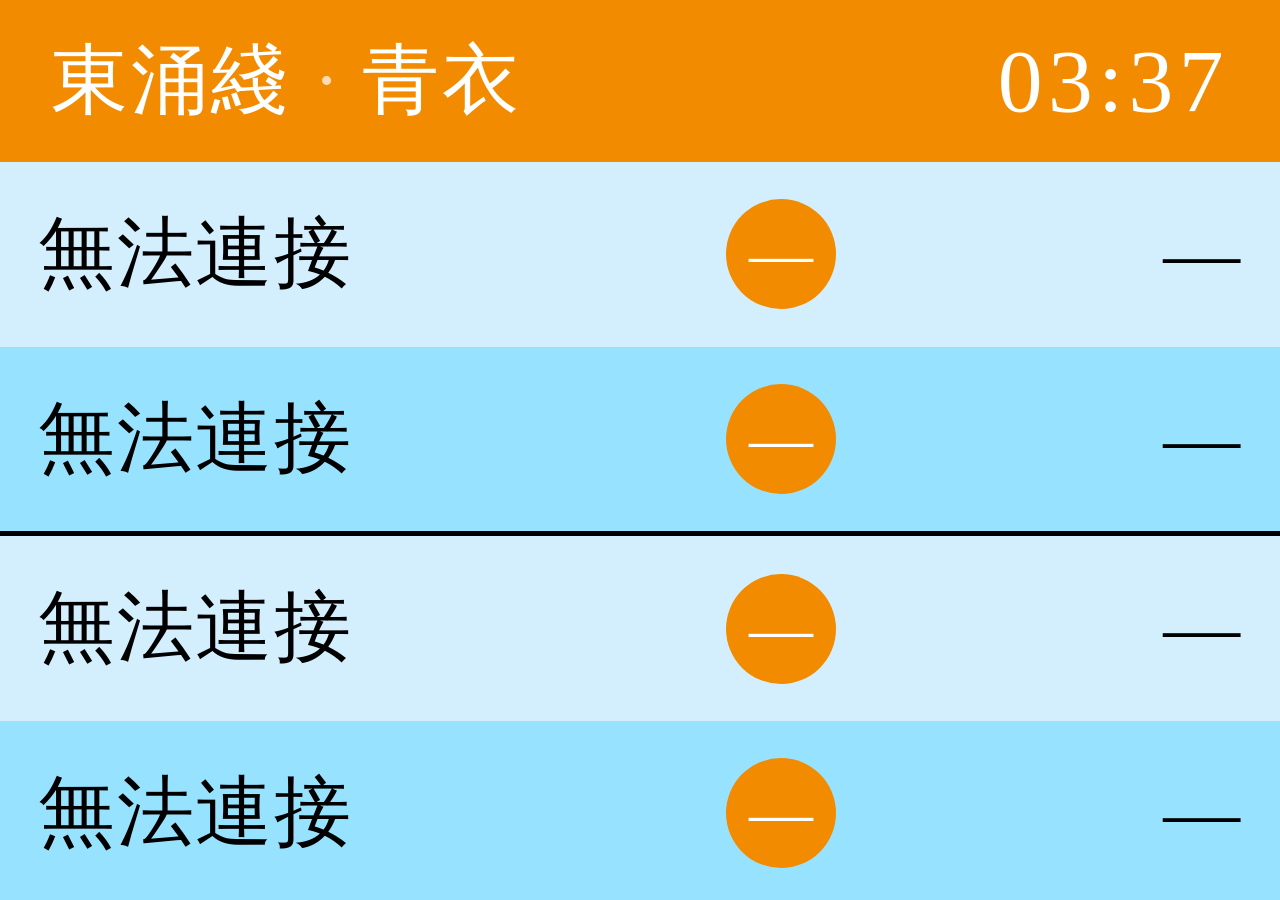
==== commit c81c3f20: "Add files via upload" ====
--- a/index.html
+++ b/index.html
@@ -21,7 +21,7 @@
 
     @font-face {
       font-family: 'MTR EN';
-      src: url('./assets/fonts/mtren.ttf') format('truetype');
+      src: url('assets/fonts/mtren.TTF') format('truetype');
       font-display: swap;
     }
 
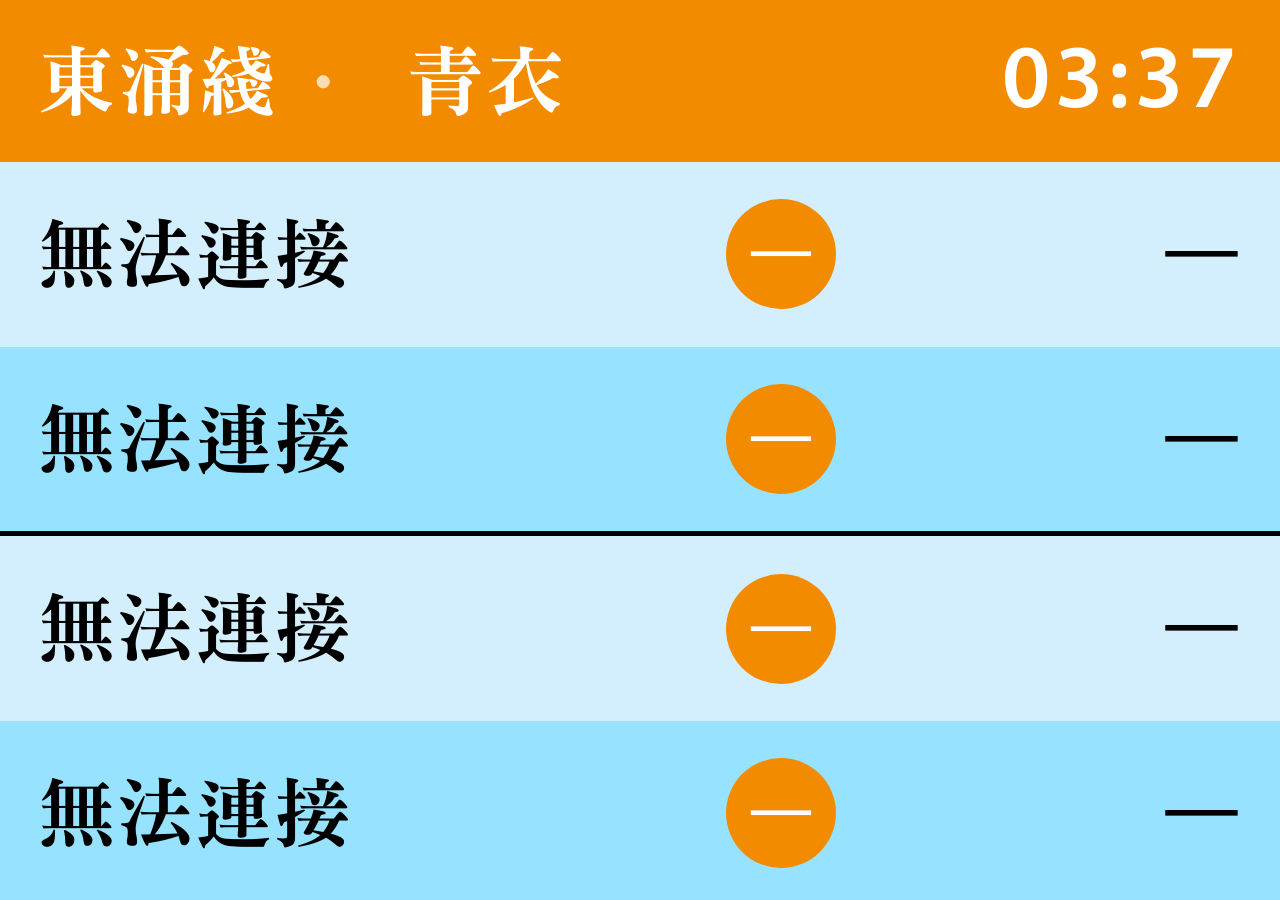
==== commit cf16f378: "Final Desktop version" ====
--- a/index.html
+++ b/index.html
@@ -4,236 +4,7 @@
   <meta charset="UTF-8">
   <meta name="viewport" content="width=device-width, initial-scale=1.0, maximum-scale=1.0, user-scalable=no, viewport-fit=cover">
   <title>MTR Timetable Display</title>
-  <style>
-    /* ── RESET & FULLSCREEN LOCK ── */
-    *, *::before, *::after { box-sizing: border-box; margin: 0; padding: 0; }
-    html, body {
-      width: 100vw; height: 100vh;
-      overflow: hidden; /* NO scrolling */
-      font-family: 'MTR EN';
-      background: #000;
-      -webkit-font-smoothing: antialiased;
-      user-select: none;
-      -webkit-user-select: none;
-    }
-
-    /* ── CUSTOM FONTS ── */
-
-    @font-face {
-      font-family: 'MTR EN';
-      src: url('assets/fonts/mtren.TTF') format('truetype');
-      font-display: swap;
-    }
-
-    /* ── MAIN CONTAINER: full viewport, flex column ── */
-    .mtr-container {
-      display: flex;
-      flex-direction: column;
-      width: 100vw;
-      height: 100vh;
-      overflow: hidden;
-    }
-
-    /* ── ROW 1: HEADER (Line & Station selector + Clock) ── */
-    .mtr-header {
-      display: flex;
-      align-items: center;
-      justify-content: space-between;
-      height: 18vh; /* ~18% of viewport height */
-      padding: 0 4vw;
-      flex-shrink: 0;
-      transition: background-color 0.4s ease;
-    }
-    .mtr-header-left {
-      display: flex;
-      align-items: center;
-      gap: 2vw;
-    }
-    .mtr-header-label {
-      font-size: clamp(2.5rem, 6vw, 5rem);
-      font-weight: 400;
-      color: #FFFFFF;
-      letter-spacing: 0.04em;
-      cursor: pointer;
-      transition: opacity 0.2s;
-      line-height: 1;
-    }
-    .mtr-header-label:hover { opacity: 0.85; }
-    .mtr-header-sep {
-      font-size: clamp(2.5rem, 6vw, 5rem);
-      color: #FFFFFF;
-      font-weight: 300;
-      opacity: 0.7;
-    }
-    .mtr-header-clock {
-      font-size: clamp(3rem, 7vw, 6rem);
-      font-weight: 400;
-      color: #FFFFFF;
-      letter-spacing: 0.06em;
-      font-variant-numeric: tabular-nums;
-      font-family: 'MTR EN';
-      line-height: 1;
-    }
-
-    /* ── DROPDOWN OVERLAY ── */
-    .mtr-dropdown-overlay {
-      display: none;
-      position: fixed;
-      top: 0; left: 0; right: 0; bottom: 0;
-      z-index: 1000;
-      background: rgba(0,0,0,0.6);
-      flex-direction: column;
-      align-items: center;
-      justify-content: center;
-    }
-    .mtr-dropdown-overlay.active { display: flex; }
-    .mtr-dropdown-panel {
-      background: #1a1a2e;
-      border-radius: 1.5rem;
-      padding: 3vh 4vw;
-      max-height: 80vh;
-      overflow-y: auto;
-      min-width: 70vw;
-      max-width: 90vw;
-      box-shadow: 0 20px 60px rgba(0,0,0,0.5);
-    }
-    .mtr-dropdown-panel h3 {
-      color: #fff;
-      font-size: clamp(1.5rem, 3vw, 2.5rem);
-      margin-bottom: 2vh;
-      text-align: center;
-    }
-    .mtr-line-grid {
-      display: grid;
-      grid-template-columns: repeat(auto-fill, minmax(280px, 1fr));
-      gap: 1.5vh 2vw;
-    }
-    .mtr-line-group {
-      border-radius: 1rem;
-      padding: 1.5vh 1.5vw;
-    }
-    .mtr-line-group-title {
-      font-size: clamp(1.2rem, 2.5vw, 2rem);
-      font-weight: 400;
-      color: #FFFFFF;
-      margin-bottom: 1vh;
-      padding-bottom: 0.5vh;
-      border-bottom: 2px solid rgba(255,255,255,0.3);
-    }
-    .mtr-station-list {
-      display: flex;
-      flex-wrap: wrap;
-      gap: 0.8vh 1vw;
-    }
-    .mtr-station-btn {
-      background: rgba(255,255,255,0.15);
-      color: #FFFFFF;
-      border: 1px solid rgba(255,255,255,0.25);
-      border-radius: 0.6rem;
-      padding: 0.6vh 1.2vw;
-      font-size: clamp(1rem, 2vw, 1.6rem);
-      cursor: pointer;
-      font-family: 'MTR EN';
-      transition: background 0.15s, transform 0.15s;
-      white-space: nowrap;
-    }
-    .mtr-station-btn:hover {
-      background: rgba(255,255,255,0.3);
-      transform: scale(1.05);
-    }
-    .mtr-station-btn.selected {
-      background: #FFFFFF;
-      color: #000;
-      font-weight: 400;
-    }
-    .mtr-dropdown-close {
-      display: block;
-      margin: 2vh auto 0;
-      background: rgba(255,255,255,0.2);
-      color: #fff;
-      border: none;
-      border-radius: 2rem;
-      padding: 1vh 4vw;
-      font-size: clamp(1.2rem, 2.5vw, 2rem);
-      cursor: pointer;
-      font-family: 'MTR EN';
-      transition: background 0.15s;
-    }
-    .mtr-dropdown-close:hover { background: rgba(255,255,255,0.4); }
-
-    /* ── ROWS 2-5: TIMETABLE ── */
-    .mtr-row {
-      display: flex;
-      align-items: center;
-      height: 20.5vh; /* 4 rows fill remaining ~82vh */
-      padding: 0 3vw;
-      flex-shrink: 0;
-      position: relative;
-    }
-    .mtr-row-2 { background: #D3EFFE; }
-    .mtr-row-3 { background: #97e3ff; }
-    .mtr-row-4 { background: #D3EFFE; }
-    .mtr-row-5 { background: #97e3ff; }
-
-    /* thick black line between row 3 and row 4 */
-    .mtr-divider {
-      height: 0.6vh;
-      background: #000;
-      flex-shrink: 0;
-    }
-
-    .mtr-row-dest {
-      font-size: clamp(2.5rem, 6vw, 5.5rem);
-      font-weight: 400;
-      color: #000000;
-      flex: 1;
-      line-height: 1.1;
-      letter-spacing: 0.02em;
-    }
-    .mtr-row-platform {
-      display: flex;
-      align-items: center;
-      justify-content: center;
-      width: clamp(70px, 12vw, 110px);
-      height: clamp(70px, 12vw, 110px);
-      border-radius: 50%;
-      font-size: clamp(2.5rem, 5vw, 4rem);
-      font-weight: 400;
-      color: #FFFFFF;
-      margin: 0 2vw;
-      flex-shrink: 0;
-      transition: background-color 0.4s ease;
-    }
-    .mtr-row-eta {
-      font-size: clamp(2.5rem, 6vw, 5.5rem);
-      font-weight: 400;
-      color: #000000;
-      min-width: clamp(200px, 30vw, 380px);
-      text-align: right;
-      line-height: 1.1;
-      letter-spacing: 0.02em;
-    }
-
-    /* ── LOADING / EMPTY STATE ── */
-    .mtr-row-placeholder {
-      font-size: clamp(2rem, 4vw, 3.5rem);
-      color: rgba(0,0,0,0.4);
-      font-weight: 500;
-      flex: 1;
-      text-align: center;
-    }
-
-    /* ── RESPONSIVE: landscape orientation ── */
-    @media (orientation: portrait) {
-      .mtr-header { height: 14vh; }
-      .mtr-row { height: 21vh; }
-      .mtr-header-label { font-size: clamp(2rem, 5vw, 3.5rem); }
-      .mtr-header-clock { font-size: clamp(2.5rem, 6vw, 5rem); }
-      .mtr-row-dest { font-size: clamp(2rem, 5vw, 4rem); }
-      .mtr-row-platform { width: clamp(60px, 10vw, 90px); height: clamp(60px, 10vw, 90px); font-size: clamp(2rem, 4vw, 3rem); }
-      .mtr-row-eta { font-size: clamp(2rem, 5vw, 4rem); min-width: clamp(160px, 24vw, 300px); }
-    }
-  </style>
+  <link rel="stylesheet" href="css/style.css">
 </head>
 <body>
 
@@ -291,464 +62,7 @@
   </div>
 </div>
 
-<script>
-'use strict';
-
-/* ═══════════════════════════════════════════════════════════════
-   MTR Timetable Full-Screen Display — mrtouttb.html
-   ═══════════════════════════════════════════════════════════════ */
-
-const MTR_API = 'https://rt.data.gov.hk/v1/transport/mtr/getSchedule.php';
-
-/* ── Line definitions: code, Chinese name, English name, color ── */
-const LINES = [
-  { code:'TWL', zh:'荃灣綫',     en:'Tsuen Wan Line',        color:'#E2231A' },
-  { code:'KTL', zh:'觀塘綫',     en:'Kwun Tong Line',         color:'#00AF41' },
-  { code:'ISL', zh:'港島綫',     en:'Island Line',            color:'#0071CE' },
-  { code:'TKL', zh:'將軍澳綫',   en:'Tseung Kwan O Line',     color:'#A35EB5' },
-  { code:'TCL', zh:'東涌綫',     en:'Tung Chung Line',        color:'#F38B00' },
-  { code:'DRL', zh:'迪士尼綫',   en:'Disneyland Resort Line', color:'#E777CB' },
-  { code:'AEL', zh:'機場快綫',   en:'Airport Express',        color:'#007078' },
-  { code:'EAL', zh:'東鐵綫',     en:'East Rail Line',         color:'#61B4E4' },
-  { code:'SIL', zh:'南港島綫',   en:'South Island Line',      color:'#B6BD00' },
-  { code:'TML', zh:'屯馬綫',     en:'Tuen Ma Line',           color:'#923011' },
-];
-
-/* ── Station data: line|sta|zhName|enName ── */
-const STATIONS = [
-  // KTL
-  {line:'KTL',sta:'WHA',zh:'黃埔',en:'Whampoa'},
-  {line:'KTL',sta:'HOM',zh:'何文田',en:'Ho Man Tin'},
-  {line:'KTL',sta:'YMT',zh:'油麻地',en:'Yau Ma Tei'},
-  {line:'KTL',sta:'MOK',zh:'旺角',en:'Mong Kok'},
-  {line:'KTL',sta:'PRE',zh:'太子',en:'Prince Edward'},
-  {line:'KTL',sta:'SKM',zh:'石硤尾',en:'Shek Kip Mei'},
-  {line:'KTL',sta:'KOT',zh:'九龍塘',en:'Kowloon Tong'},
-  {line:'KTL',sta:'LOF',zh:'樂富',en:'Lok Fu'},
-  {line:'KTL',sta:'WTS',zh:'黃大仙',en:'Wong Tai Sin'},
-  {line:'KTL',sta:'DIH',zh:'鑽石山',en:'Diamond Hill'},
-  {line:'KTL',sta:'CHH',zh:'彩虹',en:'Choi Hung'},
-  {line:'KTL',sta:'KOB',zh:'九龍灣',en:'Kowloon Bay'},
-  {line:'KTL',sta:'NTK',zh:'牛頭角',en:'Ngau Tau Kok'},
-  {line:'KTL',sta:'KWT',zh:'觀塘',en:'Kwun Tong'},
-  {line:'KTL',sta:'LAT',zh:'藍田',en:'Lam Tin'},
-  {line:'KTL',sta:'YAT',zh:'油塘',en:'Yau Tong'},
-  {line:'KTL',sta:'TIK',zh:'調景嶺',en:'Tiu Keng Leng'},
-  // TWL
-  {line:'TWL',sta:'CEN',zh:'中環',en:'Central'},
-  {line:'TWL',sta:'ADM',zh:'金鐘',en:'Admiralty'},
-  {line:'TWL',sta:'TST',zh:'尖沙咀',en:'Tsim Sha Tsui'},
-  {line:'TWL',sta:'JOR',zh:'佐敦',en:'Jordan'},
-  {line:'TWL',sta:'YMT',zh:'油麻地',en:'Yau Ma Tei'},
-  {line:'TWL',sta:'MOK',zh:'旺角',en:'Mong Kok'},
-  {line:'TWL',sta:'PRE',zh:'太子',en:'Prince Edward'},
-  {line:'TWL',sta:'SSP',zh:'深水埗',en:'Sham Shui Po'},
-  {line:'TWL',sta:'CSW',zh:'長沙灣',en:'Cheung Sha Wan'},
-  {line:'TWL',sta:'LCK',zh:'荔枝角',en:'Lai Chi Kok'},
-  {line:'TWL',sta:'MEF',zh:'美孚',en:'Mei Foo'},
-  {line:'TWL',sta:'LAK',zh:'荔景',en:'Lai King'},
-  {line:'TWL',sta:'KWF',zh:'葵芳',en:'Kwai Fong'},
-  {line:'TWL',sta:'KWH',zh:'葵興',en:'Kwai Hing'},
-  {line:'TWL',sta:'TWH',zh:'大窩口',en:'Tai Wo Hau'},
-  {line:'TWL',sta:'TSW',zh:'荃灣',en:'Tsuen Wan'},
-  // ISL
-  {line:'ISL',sta:'KET',zh:'堅尼地城',en:'Kennedy Town'},
-  {line:'ISL',sta:'HKU',zh:'香港大學',en:'HKU'},
-  {line:'ISL',sta:'SYP',zh:'西營盤',en:'Sai Ying Pun'},
-  {line:'ISL',sta:'SHW',zh:'上環',en:'Sheung Wan'},
-  {line:'ISL',sta:'CEN',zh:'中環',en:'Central'},
-  {line:'ISL',sta:'ADM',zh:'金鐘',en:'Admiralty'},
-  {line:'ISL',sta:'WAC',zh:'灣仔',en:'Wan Chai'},
-  {line:'ISL',sta:'CAB',zh:'銅鑼灣',en:'Causeway Bay'},
-  {line:'ISL',sta:'TIH',zh:'天后',en:'Tin Hau'},
-  {line:'ISL',sta:'FOH',zh:'炮台山',en:'Fortress Hill'},
-  {line:'ISL',sta:'NOP',zh:'北角',en:'North Point'},
-  {line:'ISL',sta:'QUB',zh:'鰂魚涌',en:'Quarry Bay'},
-  {line:'ISL',sta:'TAK',zh:'太古',en:'Tai Koo'},
-  {line:'ISL',sta:'SWH',zh:'西灣河',en:'Sai Wan Ho'},
-  {line:'ISL',sta:'SKW',zh:'筲箕灣',en:'Shau Kei Wan'},
-  {line:'ISL',sta:'CHW',zh:'柴灣',en:'Chai Wan'},
-  // EAL
-  {line:'EAL',sta:'ADM',zh:'金鐘',en:'Admiralty'},
-  {line:'EAL',sta:'EXC',zh:'會展',en:'Exhibition Centre'},
-  {line:'EAL',sta:'HUH',zh:'紅磡',en:'Hung Hom'},
-  {line:'EAL',sta:'MKK',zh:'旺角東',en:'Mong Kok East'},
-  {line:'EAL',sta:'KOT',zh:'九龍塘',en:'Kowloon Tong'},
-  {line:'EAL',sta:'TAW',zh:'大圍',en:'Tai Wai'},
-  {line:'EAL',sta:'SHT',zh:'沙田',en:'Sha Tin'},
-  {line:'EAL',sta:'FOT',zh:'火炭',en:'Fo Tan'},
-  {line:'EAL',sta:'RAC',zh:'馬場',en:'Racecourse'},
-  {line:'EAL',sta:'UNI',zh:'大學',en:'University'},
-  {line:'EAL',sta:'TAP',zh:'大埔墟',en:'Tai Po Market'},
-  {line:'EAL',sta:'TWO',zh:'太和',en:'Tai Wo'},
-  {line:'EAL',sta:'FAN',zh:'粉嶺',en:'Fanling'},
-  {line:'EAL',sta:'SHS',zh:'上水',en:'Sheung Shui'},
-  {line:'EAL',sta:'LOW',zh:'羅湖',en:'Lo Wu'},
-  {line:'EAL',sta:'LMC',zh:'落馬洲',en:'Lok Ma Chau'},
-  // TKL
-  {line:'TKL',sta:'NOP',zh:'北角',en:'North Point'},
-  {line:'TKL',sta:'QUB',zh:'鰂魚涌',en:'Quarry Bay'},
-  {line:'TKL',sta:'YAT',zh:'油塘',en:'Yau Tong'},
-  {line:'TKL',sta:'TIK',zh:'調景嶺',en:'Tiu Keng Leng'},
-  {line:'TKL',sta:'TKO',zh:'將軍澳',en:'Tseung Kwan O'},
-  {line:'TKL',sta:'LHP',zh:'康城',en:'LOHAS Park'},
-  {line:'TKL',sta:'HAH',zh:'坑口',en:'Hang Hau'},
-  {line:'TKL',sta:'POA',zh:'寶琳',en:'Po Lam'},
-  // TCL
-  {line:'TCL',sta:'HOK',zh:'香港',en:'Hong Kong'},
-  {line:'TCL',sta:'KOW',zh:'九龍',en:'Kowloon'},
-  {line:'TCL',sta:'OLY',zh:'奧運',en:'Olympic'},
-  {line:'TCL',sta:'NAC',zh:'南昌',en:'Nam Cheong'},
-  {line:'TCL',sta:'LAK',zh:'荔景',en:'Lai King'},
-  {line:'TCL',sta:'TSY',zh:'青衣',en:'Tsing Yi'},
-  {line:'TCL',sta:'SUN',zh:'欣澳',en:'Sunny Bay'},
-  {line:'TCL',sta:'TUC',zh:'東涌',en:'Tung Chung'},
-  // AEL
-  {line:'AEL',sta:'HOK',zh:'香港',en:'Hong Kong'},
-  {line:'AEL',sta:'KOW',zh:'九龍',en:'Kowloon'},
-  {line:'AEL',sta:'TSY',zh:'青衣',en:'Tsing Yi'},
-  {line:'AEL',sta:'AIR',zh:'機場',en:'Airport'},
-  {line:'AEL',sta:'AWE',zh:'博覽館',en:'AsiaWorld-Expo'},
-  // TML
-  {line:'TML',sta:'TUM',zh:'屯門',en:'Tuen Mun'},
-  {line:'TML',sta:'SIH',zh:'兆康',en:'Siu Hong'},
-  {line:'TML',sta:'TIS',zh:'天水圍',en:'Tin Shui Wai'},
-  {line:'TML',sta:'LOP',zh:'朗屏',en:'Long Ping'},
-  {line:'TML',sta:'YUL',zh:'元朗',en:'Yuen Long'},
-  {line:'TML',sta:'KSR',zh:'錦上路',en:'Kam Sheung Road'},
-  {line:'TML',sta:'TWW',zh:'荃灣西',en:'Tsuen Wan West'},
-  {line:'TML',sta:'MEF',zh:'美孚',en:'Mei Foo'},
-  {line:'TML',sta:'NAC',zh:'南昌',en:'Nam Cheong'},
-  {line:'TML',sta:'AUS',zh:'柯士甸',en:'Austin'},
-  {line:'TML',sta:'ETS',zh:'尖東',en:'East Tsim Sha Tsui'},
-  {line:'TML',sta:'HUH',zh:'紅磡',en:'Hung Hom'},
-  {line:'TML',sta:'HOM',zh:'何文田',en:'Ho Man Tin'},
-  {line:'TML',sta:'TKW',zh:'土瓜灣',en:'To Kwa Wan'},
-  {line:'TML',sta:'SUW',zh:'宋皇臺',en:'Sung Wong Toi'},
-  {line:'TML',sta:'KAT',zh:'啟德',en:'Kai Tak'},
-  {line:'TML',sta:'DIH',zh:'鑽石山',en:'Diamond Hill'},
-  {line:'TML',sta:'HIK',zh:'顯徑',en:'Hin Keng'},
-  {line:'TML',sta:'TAW',zh:'大圍',en:'Tai Wai'},
-  {line:'TML',sta:'CKT',zh:'車公廟',en:'Che Kung Temple'},
-  {line:'TML',sta:'STW',zh:'沙田圍',en:'Sha Tin Wai'},
-  {line:'TML',sta:'CIO',zh:'第一城',en:'City One'},
-  {line:'TML',sta:'SHM',zh:'石門',en:'Shek Mun'},
-  {line:'TML',sta:'TSH',zh:'大水坑',en:'Tai Shui Hang'},
-  {line:'TML',sta:'HEO',zh:'恆安',en:'Heng On'},
-  {line:'TML',sta:'MOS',zh:'馬鞍山',en:'Ma On Shan'},
-  {line:'TML',sta:'WKS',zh:'烏溪沙',en:'Wu Kai Sha'},
-  // SIL
-  {line:'SIL',sta:'ADM',zh:'金鐘',en:'Admiralty'},
-  {line:'SIL',sta:'OCP',zh:'海洋公園',en:'Ocean Park'},
-  {line:'SIL',sta:'WCH',zh:'黃竹坑',en:'Wong Chuk Hang'},
-  {line:'SIL',sta:'LET',zh:'利東',en:'Lei Tung'},
-  {line:'SIL',sta:'SOH',zh:'海怡半島',en:'South Horizons'},
-  // DRL
-  {line:'DRL',sta:'SUN',zh:'欣澳',en:'Sunny Bay'},
-  {line:'DRL',sta:'DIS',zh:'迪士尼',en:'Disneyland Resort'},
-];
-
-/* ── Destination station name lookup ── */
-const STA_ZH = {};
-const STA_EN = {};
-STATIONS.forEach(s => { STA_ZH[s.sta] = s.zh; STA_EN[s.sta] = s.en; });
-// Add missing codes
-const EXTRA = {
-  NTK:'牛頭角', TKO:'將軍澳', LHP:'康城', HAH:'坑口', POA:'寶琳',
-  TUC:'東涌', AIR:'機場', AWE:'博覽館', TUM:'屯門', SIH:'兆康',
-  TIS:'天水圍', LOP:'朗屏', YUL:'元朗', KSR:'錦上路', TWW:'荃灣西',
-  AUS:'柯士甸', ETS:'尖東', TKW:'土瓜灣', SUW:'宋皇臺', KAT:'啟德',
-  HIK:'顯徑', CKT:'車公廟', STW:'沙田圍', CIO:'第一城', SHM:'石門',
-  TSH:'大水坑', HEO:'恆安', MOS:'馬鞍山', WKS:'烏溪沙',
-  OCP:'海洋公園', WCH:'黃竹坑', LET:'利東', SOH:'海怡半島',
-  DIS:'迪士尼', EXC:'會展', RAC:'馬場', LMC:'落馬洲', LOW:'羅湖',
-};
-const EXTRA_EN = {
-  NTK:'Ngau Tau Kok', TKO:'Tseung Kwan O', LHP:'LOHAS Park', HAH:'Hang Hau', POA:'Po Lam',
-  TUC:'Tung Chung', AIR:'Airport', AWE:'AsiaWorld-Expo', TUM:'Tuen Mun', SIH:'Siu Hong',
-  TIS:'Tin Shui Wai', LOP:'Long Ping', YUL:'Yuen Long', KSR:'Kam Sheung Road', TWW:'Tsuen Wan West',
-  AUS:'Austin', ETS:'East Tsim Sha Tsui', TKW:'To Kwa Wan', SUW:'Sung Wong Toi', KAT:'Kai Tak',
-  HIK:'Hin Keng', CKT:'Che Kung Temple', STW:'Sha Tin Wai', CIO:'City One', SHM:'Shek Mun',
-  TSH:'Tai Shui Hang', HEO:'Heng On', MOS:'Ma On Shan', WKS:'Wu Kai Sha',
-  OCP:'Ocean Park', WCH:'Wong Chuk Hang', LET:'Lei Tung', SOH:'South Horizons',
-  DIS:'Disneyland Resort', EXC:'Exhibition Centre', RAC:'Racecourse', LMC:'Lok Ma Chau', LOW:'Lo Wu',
-};
-Object.assign(STA_ZH, EXTRA);
-Object.assign(STA_EN, EXTRA_EN);
-
-function getStaName(code, lang) {
-  if (lang === 'en') return STA_EN[code] || code;
-  return STA_ZH[code] || code;
-}
-
-/* ── Get line info ── */
-function getLineInfo(code) {
-  return LINES.find(l => l.code === code) || { code, zh:code, en:code, color:'#888888' };
-}
-
-/* ── Current selection ── */
-let currentLine = 'TCL';
-let currentSta  = 'TSY';
-let currentLang = 'zh'; // 'zh' or 'en'
-let langTimer   = null;
-let refreshTimer = null;
-
-/* ── DOM refs ── */
-const $ = id => document.getElementById(id);
-
-/* ── Update header color based on line ── */
-function updateHeaderColor() {
-  const line = getLineInfo(currentLine);
-  const header = $('mtrHeader');
-  header.style.backgroundColor = line.color;
-}
-
-/* ── Update platform circle colors ── */
-function updatePlatformColors() {
-  const line = getLineInfo(currentLine);
-  for (let i = 2; i <= 5; i++) {
-    const plat = $('plat' + i);
-    if (plat) plat.style.backgroundColor = line.color;
-  }
-}
-
-/* ── Update header labels ── */
-function updateHeaderLabels() {
-  const line = getLineInfo(currentLine);
-  const staEntry = STATIONS.find(s => s.line === currentLine && s.sta === currentSta);
-  const staName = staEntry ? (currentLang === 'en' ? staEntry.en : staEntry.zh) : currentSta;
-  $('mtrLineLabel').textContent = currentLang === 'en' ? line.en : line.zh;
-  $('mtrStaLabel').textContent = staName;
-}
-
-/* ── Clock ── */
-function updateClock() {
-  const now = new Date();
-  $('mtrClock').textContent = now.toLocaleTimeString('zh-HK', { hour12: false, hour: '2-digit', minute: '2-digit' });
-}
-setInterval(updateClock, 1000);
-updateClock();
-
-/* ── Language toggle every 10 seconds ── */
-function startLangToggle() {
-  if (langTimer) clearInterval(langTimer);
-  // Start with Chinese
-  currentLang = 'zh';
-  applyLang();
-  langTimer = setInterval(function() {
-    currentLang = currentLang === 'zh' ? 'en' : 'zh';
-    applyLang();
-    // Re-render with current data
-    renderCurrentData();
-  }, 10000);
-}
-
-function applyLang() {
-  updateHeaderLabels();
-  updateDropdownContent();
-}
-
-/* ── Build dropdown content ── */
-function buildDropdownContent() {
-  const grid = $('mtrLineGrid');
-  let html = '';
-  LINES.forEach(function(line) {
-    const stations = STATIONS.filter(s => s.line === line.code);
-    if (!stations.length) return;
-    const lineName = currentLang === 'en' ? line.en : line.zh;
-    html += '<div class="mtr-line-group" style="background:' + line.color + '33; border:2px solid ' + line.color + '">';
-    html += '<div class="mtr-line-group-title" style="color:' + line.color + '">' + lineName + '</div>';
-    html += '<div class="mtr-station-list">';
-    stations.forEach(function(s) {
-      const name = currentLang === 'en' ? s.en : s.zh;
-      const selClass = (currentLine === s.line && currentSta === s.sta) ? ' selected' : '';
-      html += '<button class="mtr-station-btn' + selClass + '" onclick="selectStation(\'' + s.line + '\',\'' + s.sta + '\')" data-line="' + s.line + '" data-sta="' + s.sta + '">' + name + '</button>';
-    });
-    html += '</div></div>';
-  });
-  grid.innerHTML = html;
-}
-
-function updateDropdownContent() {
-  // Update all station button texts and group titles
-  const grid = $('mtrLineGrid');
-  const groups = grid.querySelectorAll('.mtr-line-group');
-  groups.forEach(function(group) {
-    const title = group.querySelector('.mtr-line-group-title');
-    const buttons = group.querySelectorAll('.mtr-station-btn');
-    if (buttons.length > 0) {
-      const lineCode = buttons[0].dataset.line;
-      const line = getLineInfo(lineCode);
-      if (title) title.textContent = currentLang === 'en' ? line.en : line.zh;
-      buttons.forEach(function(btn) {
-        const sLine = btn.dataset.line;
-        const sSta  = btn.dataset.sta;
-        const entry = STATIONS.find(s => s.line === sLine && s.sta === sSta);
-        if (entry) btn.textContent = currentLang === 'en' ? entry.en : entry.zh;
-      });
-    }
-  });
-  // Update dropdown title
-  const title = $('dropdownTitle');
-  if (title) title.textContent = currentLang === 'en' ? 'Select Line & Station' : '選擇路線及車站';
-}
-
-/* ── Open/Close dropdown ── */
-function openDropdown() {
-  buildDropdownContent();
-  $('mtrDropdownOverlay').classList.add('active');
-}
-
-function closeDropdown() {
-  $('mtrDropdownOverlay').classList.remove('active');
-}
-
-function closeDropdownOutside(e) {
-  if (e.target === $('mtrDropdownOverlay')) closeDropdown();
-}
-
-/* ── Select station from dropdown ── */
-function selectStation(line, sta) {
-  currentLine = line;
-  currentSta  = sta;
-  updateHeaderColor();
-  updatePlatformColors();
-  updateHeaderLabels();
-  buildDropdownContent();
-  fetchAndRender();
-  closeDropdown();
-}
-
-/* ── Format ETA ── */
-function formatEta(mins, lang) {
-  const m = parseInt(mins, 10);
-  if (isNaN(m) || m < 0) return '—';
-  if (m <= 1) return lang === 'en' ? 'Arriving' : '即將抵達';
-  return lang === 'en' ? m + ' min' : m + ' 分鐘';
-}
-
-/* ── Fetch and render ── */
-async function fetchAndRender() {
-  // Show loading
-  for (let i = 2; i <= 5; i++) {
-    $('dest' + i).textContent = '—';
-    $('plat' + i).textContent = '—';
-    $('eta' + i).textContent = '—';
-  }
-
-  try {
-    const url = MTR_API + '?line=' + encodeURIComponent(currentLine) + '&sta=' + encodeURIComponent(currentSta);
-    const res = await fetch(url);
-    if (!res.ok) throw new Error('HTTP ' + res.status);
-    const d = await res.json();
-
-    if (d.status === 0 || d.status === '0') {
-      for (let i = 2; i <= 5; i++) {
-        $('dest' + i).textContent = currentLang === 'en' ? 'No service' : '暫停服務';
-        $('plat' + i).textContent = '—';
-        $('eta' + i).textContent = '—';
-      }
-      return;
-    }
-
-    const key = currentLine + '-' + currentSta;
-    const schedData = d.data && d.data[key];
-    if (!schedData) {
-      for (let i = 2; i <= 5; i++) {
-        $('dest' + i).textContent = currentLang === 'en' ? 'No data' : '查無資料';
-        $('plat' + i).textContent = '—';
-        $('eta' + i).textContent = '—';
-      }
-      return;
-    }
-
-    const upTrains   = schedData['UP']   || [];
-    const downTrains = schedData['DOWN'] || [];
-
-    let rows = [];
-
-    if (upTrains.length > 0 && downTrains.length > 0) {
-      // Both directions: show first 2 UP + first 2 DOWN
-      const up2   = upTrains.slice(0, 2);
-      const down2 = downTrains.slice(0, 2);
-      rows = [
-        ...up2.map(function(t) { return { ...t, dir: 'UP' }; }),
-        ...down2.map(function(t) { return { ...t, dir: 'DOWN' }; }),
-      ];
-    } else {
-      // Only one direction: show up to 4
-      const trains = upTrains.length > 0 ? upTrains : downTrains;
-      const dir = upTrains.length > 0 ? 'UP' : 'DOWN';
-      rows = trains.slice(0, 4).map(function(t) { return { ...t, dir: dir }; });
-    }
-
-    // Fill rows 2-5
-    for (let i = 0; i < 4; i++) {
-      const rowIdx = i + 2; // row 2,3,4,5
-      const destEl = $('dest' + rowIdx);
-      const platEl = $('plat' + rowIdx);
-      const etaEl  = $('eta' + rowIdx);
-
-      if (i < rows.length) {
-        const t = rows[i];
-        const destCode = t.dest || '';
-        const destName = getStaName(destCode, currentLang);
-        const plat = t.plat || '—';
-        const mins = t.ttnt || '--';
-        const etaText = formatEta(mins, currentLang);
-
-        destEl.textContent = destName;
-        platEl.textContent = plat;
-        etaEl.textContent = etaText;
-      } else {
-        destEl.textContent = '—';
-        platEl.textContent = '—';
-        etaEl.textContent = '—';
-      }
-    }
-  } catch (e) {
-    console.error('MTR fetch error:', e);
-    for (let i = 2; i <= 5; i++) {
-      $('dest' + i).textContent = currentLang === 'en' ? 'Error' : '無法連接';
-      $('plat' + i).textContent = '—';
-      $('eta' + i).textContent = '—';
-    }
-  }
-}
-
-/* ── Render with current data (for lang toggle) ── */
-function renderCurrentData() {
-  // Re-fetch to get fresh data with correct language display
-  fetchAndRender();
-}
-
-/* ── Auto refresh every 30 seconds ── */
-function startAutoRefresh() {
-  if (refreshTimer) clearInterval(refreshTimer);
-  refreshTimer = setInterval(function() {
-    fetchAndRender();
-  }, 30000);
-}
-
-/* ── Init ── */
-function init() {
-  updateHeaderColor();
-  updatePlatformColors();
-  updateHeaderLabels();
-  buildDropdownContent();
-  fetchAndRender();
-  startLangToggle();
-  startAutoRefresh();
-}
-
-// Expose functions to global scope for onclick handlers
-window.openDropdown = openDropdown;
-window.closeDropdown = closeDropdown;
-window.closeDropdownOutside = closeDropdownOutside;
-window.selectStation = selectStation;
-
-document.addEventListener('DOMContentLoaded', init);
-</script>
+<script src="js/script.js"></script>
 
 </body>
 </html>
--- a/css/style.css
+++ b/css/style.css
@@ -0,0 +1,228 @@
+/* ── RESET & FULLSCREEN LOCK ── */
+*, *::before, *::after { box-sizing: border-box; margin: 0; padding: 0; }
+html, body {
+  width: 100vw; height: 100vh;
+  overflow: hidden; /* NO scrolling */
+  font-family: 'MTR EN';
+  background: #000;
+  -webkit-font-smoothing: antialiased;
+  user-select: none;
+  -webkit-user-select: none;
+}
+
+/* ── CUSTOM FONTS ── */
+
+@font-face {
+  font-family: 'MTR EN';
+  src: url('../assets/fonts/mtr.woff2') format('woff2');
+  font-display: swap;
+}
+
+/* ── MAIN CONTAINER: full viewport, flex column ── */
+.mtr-container {
+  display: flex;
+  flex-direction: column;
+  width: 100vw;
+  height: 100vh;
+  overflow: hidden;
+}
+
+/* ── ROW 1: HEADER (Line & Station selector + Clock) ── */
+.mtr-header {
+  display: flex;
+  align-items: center;
+  justify-content: space-between;
+  height: 18vh; /* ~18% of viewport height */
+  padding: 0 3vw;
+  flex-shrink: 0;
+  transition: background-color 0.4s ease;
+}
+.mtr-header-left {
+  display: flex;
+  align-items: center;
+  gap: 2vw;
+}
+.mtr-header-label {
+  font-size: clamp(2.5rem, 6vw, 5rem);
+  font-weight: 400;
+  color: #FFFFFF;
+  letter-spacing: 0.04em;
+  cursor: pointer;
+  transition: opacity 0.2s;
+  line-height: 1;
+}
+.mtr-header-label:hover { opacity: 0.85; }
+.mtr-header-sep {
+  font-size: clamp(2.5rem, 6vw, 5rem);
+  color: #FFFFFF;
+  font-weight: 300;
+  opacity: 0.7;
+}
+.mtr-header-clock {
+  font-size: clamp(3rem, 7vw, 6rem);
+  font-weight: 400;
+  color: #FFFFFF;
+  letter-spacing: 0.06em;
+  font-variant-numeric: tabular-nums;
+  font-family: 'MTR EN';
+  line-height: 1;
+}
+
+/* ── DROPDOWN OVERLAY ── */
+.mtr-dropdown-overlay {
+  display: none;
+  position: fixed;
+  top: 0; left: 0; right: 0; bottom: 0;
+  z-index: 1000;
+  background: rgba(0,0,0,0.6);
+  flex-direction: column;
+  align-items: center;
+  justify-content: center;
+}
+.mtr-dropdown-overlay.active { display: flex; }
+.mtr-dropdown-panel {
+  background: #1a1a2e;
+  border-radius: 1.5rem;
+  padding: 3vh 4vw;
+  max-height: 80vh;
+  overflow-y: auto;
+  min-width: 70vw;
+  max-width: 90vw;
+  box-shadow: 0 20px 60px rgba(0,0,0,0.5);
+}
+.mtr-dropdown-panel h3 {
+  color: #fff;
+  font-size: clamp(1.5rem, 3vw, 2.5rem);
+  margin-bottom: 2vh;
+  text-align: center;
+}
+.mtr-line-grid {
+  display: grid;
+  grid-template-columns: repeat(auto-fill, minmax(280px, 1fr));
+  gap: 1.5vh 2vw;
+}
+.mtr-line-group {
+  border-radius: 1rem;
+  padding: 1.5vh 1.5vw;
+}
+.mtr-line-group-title {
+  font-size: clamp(1.2rem, 2.5vw, 2rem);
+  font-weight: 400;
+  color: #FFFFFF;
+  margin-bottom: 1vh;
+  padding-bottom: 0.5vh;
+  border-bottom: 2px solid rgba(255,255,255,0.3);
+}
+.mtr-station-list {
+  display: flex;
+  flex-wrap: wrap;
+  gap: 0.8vh 1vw;
+}
+.mtr-station-btn {
+  background: rgba(255,255,255,0.15);
+  color: #FFFFFF;
+  border: 1px solid rgba(255,255,255,0.25);
+  border-radius: 0.6rem;
+  padding: 0.6vh 1.2vw;
+  font-size: clamp(1rem, 2vw, 1.6rem);
+  cursor: pointer;
+  font-family: 'MTR EN';
+  transition: background 0.15s, transform 0.15s;
+  white-space: nowrap;
+}
+.mtr-station-btn:hover {
+  background: rgba(255,255,255,0.3);
+  transform: scale(1.05);
+}
+.mtr-station-btn.selected {
+  background: #FFFFFF;
+  color: #000;
+  font-weight: 400;
+}
+.mtr-dropdown-close {
+  display: block;
+  margin: 2vh auto 0;
+  background: rgba(255,255,255,0.2);
+  color: #fff;
+  border: none;
+  border-radius: 2rem;
+  padding: 1vh 4vw;
+  font-size: clamp(1.2rem, 2.5vw, 2rem);
+  cursor: pointer;
+  font-family: 'MTR EN';
+  transition: background 0.15s;
+}
+.mtr-dropdown-close:hover { background: rgba(255,255,255,0.4); }
+
+/* ── ROWS 2-5: TIMETABLE ── */
+.mtr-row {
+  display: flex;
+  align-items: center;
+  height: 20.5vh; /* 4 rows fill remaining ~82vh */
+  padding: 0 3vw;
+  flex-shrink: 0;
+  position: relative;
+}
+.mtr-row-2 { background: #D3EFFE; }
+.mtr-row-3 { background: #97e3ff; }
+.mtr-row-4 { background: #D3EFFE; }
+.mtr-row-5 { background: #97e3ff; }
+
+/* thick black line between row 3 and row 4 */
+.mtr-divider {
+  height: 0.6vh;
+  background: #000;
+  flex-shrink: 0;
+}
+
+.mtr-row-dest {
+  font-size: clamp(2.5rem, 6vw, 5.5rem);
+  font-weight: 400;
+  color: #000000;
+  flex: 1;
+  line-height: 1.1;
+  letter-spacing: 0.02em;
+}
+.mtr-row-platform {
+  display: flex;
+  align-items: center;
+  justify-content: center;
+  width: clamp(70px, 12vw, 110px);
+  height: clamp(70px, 12vw, 110px);
+  border-radius: 50%;
+  font-size: clamp(2.5rem, 5vw, 4rem);
+  font-weight: 400;
+  color: #FFFFFF;
+  margin: 0 2vw;
+  flex-shrink: 0;
+  transition: background-color 0.4s ease;
+}
+.mtr-row-eta {
+  font-size: clamp(2.5rem, 6vw, 5.5rem);
+  font-weight: 400;
+  color: #000000;
+  min-width: clamp(200px, 30vw, 380px);
+  text-align: right;
+  line-height: 1.1;
+  letter-spacing: 0.02em;
+}
+
+/* ── LOADING / EMPTY STATE ── */
+.mtr-row-placeholder {
+  font-size: clamp(2rem, 4vw, 3.5rem);
+  color: rgba(0,0,0,0.4);
+  font-weight: 500;
+  flex: 1;
+  text-align: center;
+}
+
+/* ── RESPONSIVE: landscape orientation ── */
+@media (orientation: portrait) {
+  .mtr-header { height: 14vh; }
+  .mtr-row { height: 21vh; }
+  .mtr-header-label { font-size: clamp(2rem, 5vw, 3.5rem); }
+  .mtr-header-clock { font-size: clamp(2.5rem, 6vw, 5rem); }
+  .mtr-row-dest { font-size: clamp(2rem, 5vw, 4rem); }
+  .mtr-row-platform { width: clamp(60px, 10vw, 90px); height: clamp(60px, 10vw, 90px); font-size: clamp(2rem, 4vw, 3rem); }
+  .mtr-row-eta { font-size: clamp(2rem, 5vw, 4rem); min-width: clamp(160px, 24vw, 300px); }
+}
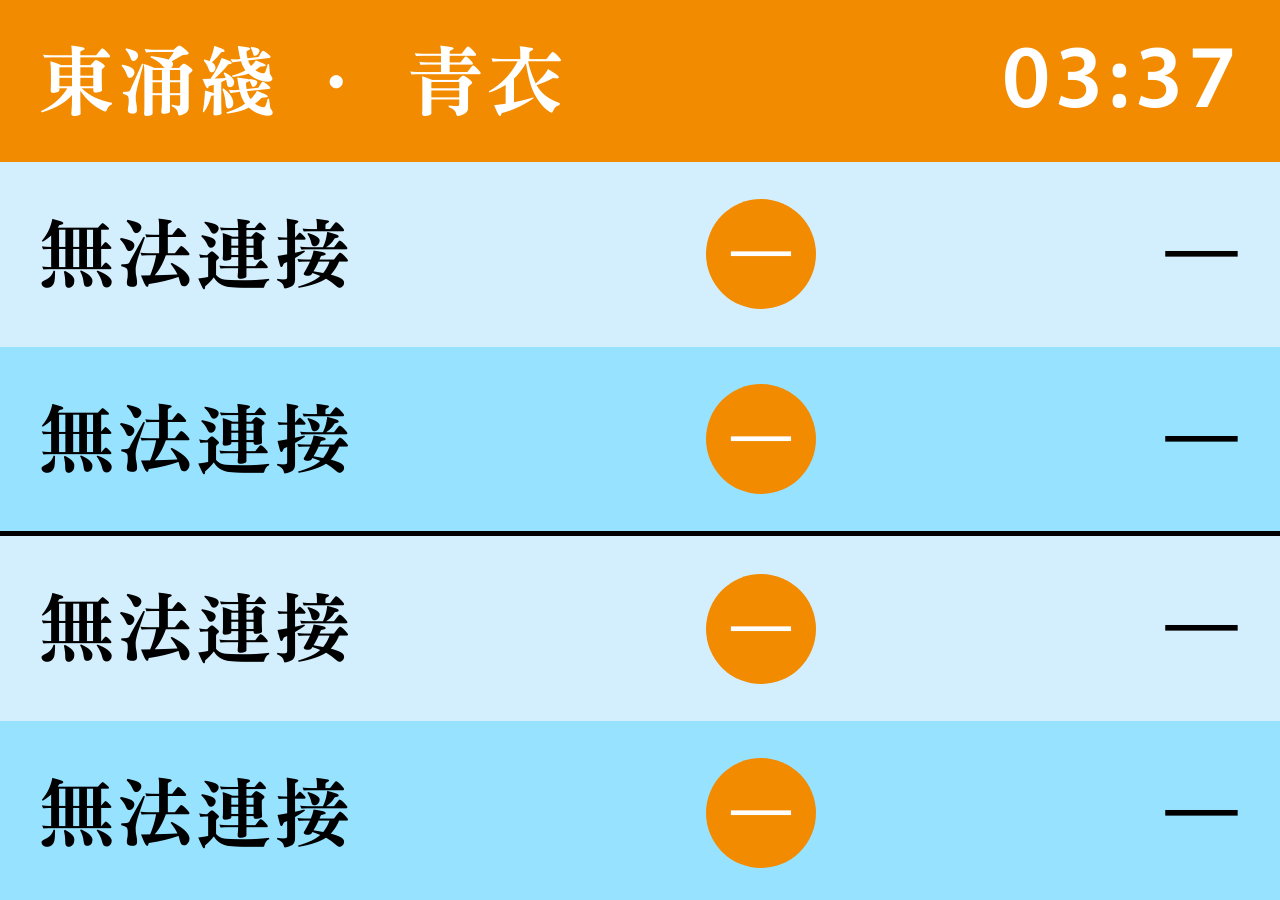
==== commit 6c5b4add: "Add files via upload" ====
--- a/index.html
+++ b/index.html
@@ -14,7 +14,7 @@
   <div class="mtr-header" id="mtrHeader">
     <div class="mtr-header-left">
       <span class="mtr-header-label" id="mtrLineLabel" onclick="openDropdown()">東涌綫</span>
-      <span class="mtr-header-sep">·</span>
+      <span class="mtr-header-sep">&nbsp;·</span>
       <span class="mtr-header-label" id="mtrStaLabel" onclick="openDropdown()">青衣</span>
     </div>
     <div class="mtr-header-clock" id="mtrClock">--:--:--</div>
--- a/css/style.css
+++ b/css/style.css
@@ -40,7 +40,7 @@
 .mtr-header-left {
   display: flex;
   align-items: center;
-  gap: 2vw;
+  gap: 1vw;
 }
 .mtr-header-label {
   font-size: clamp(2.5rem, 6vw, 5rem);
@@ -56,7 +56,7 @@
   font-size: clamp(2.5rem, 6vw, 5rem);
   color: #FFFFFF;
   font-weight: 300;
-  opacity: 0.7;
+  opacity: 1;
 }
 .mtr-header-clock {
   font-size: clamp(3rem, 7vw, 6rem);
@@ -201,7 +201,7 @@
   font-size: clamp(2.5rem, 6vw, 5.5rem);
   font-weight: 400;
   color: #000000;
-  min-width: clamp(200px, 30vw, 380px);
+  min-width: clamp(200px, 35vw, 400px);
   text-align: right;
   line-height: 1.1;
   letter-spacing: 0.02em;
